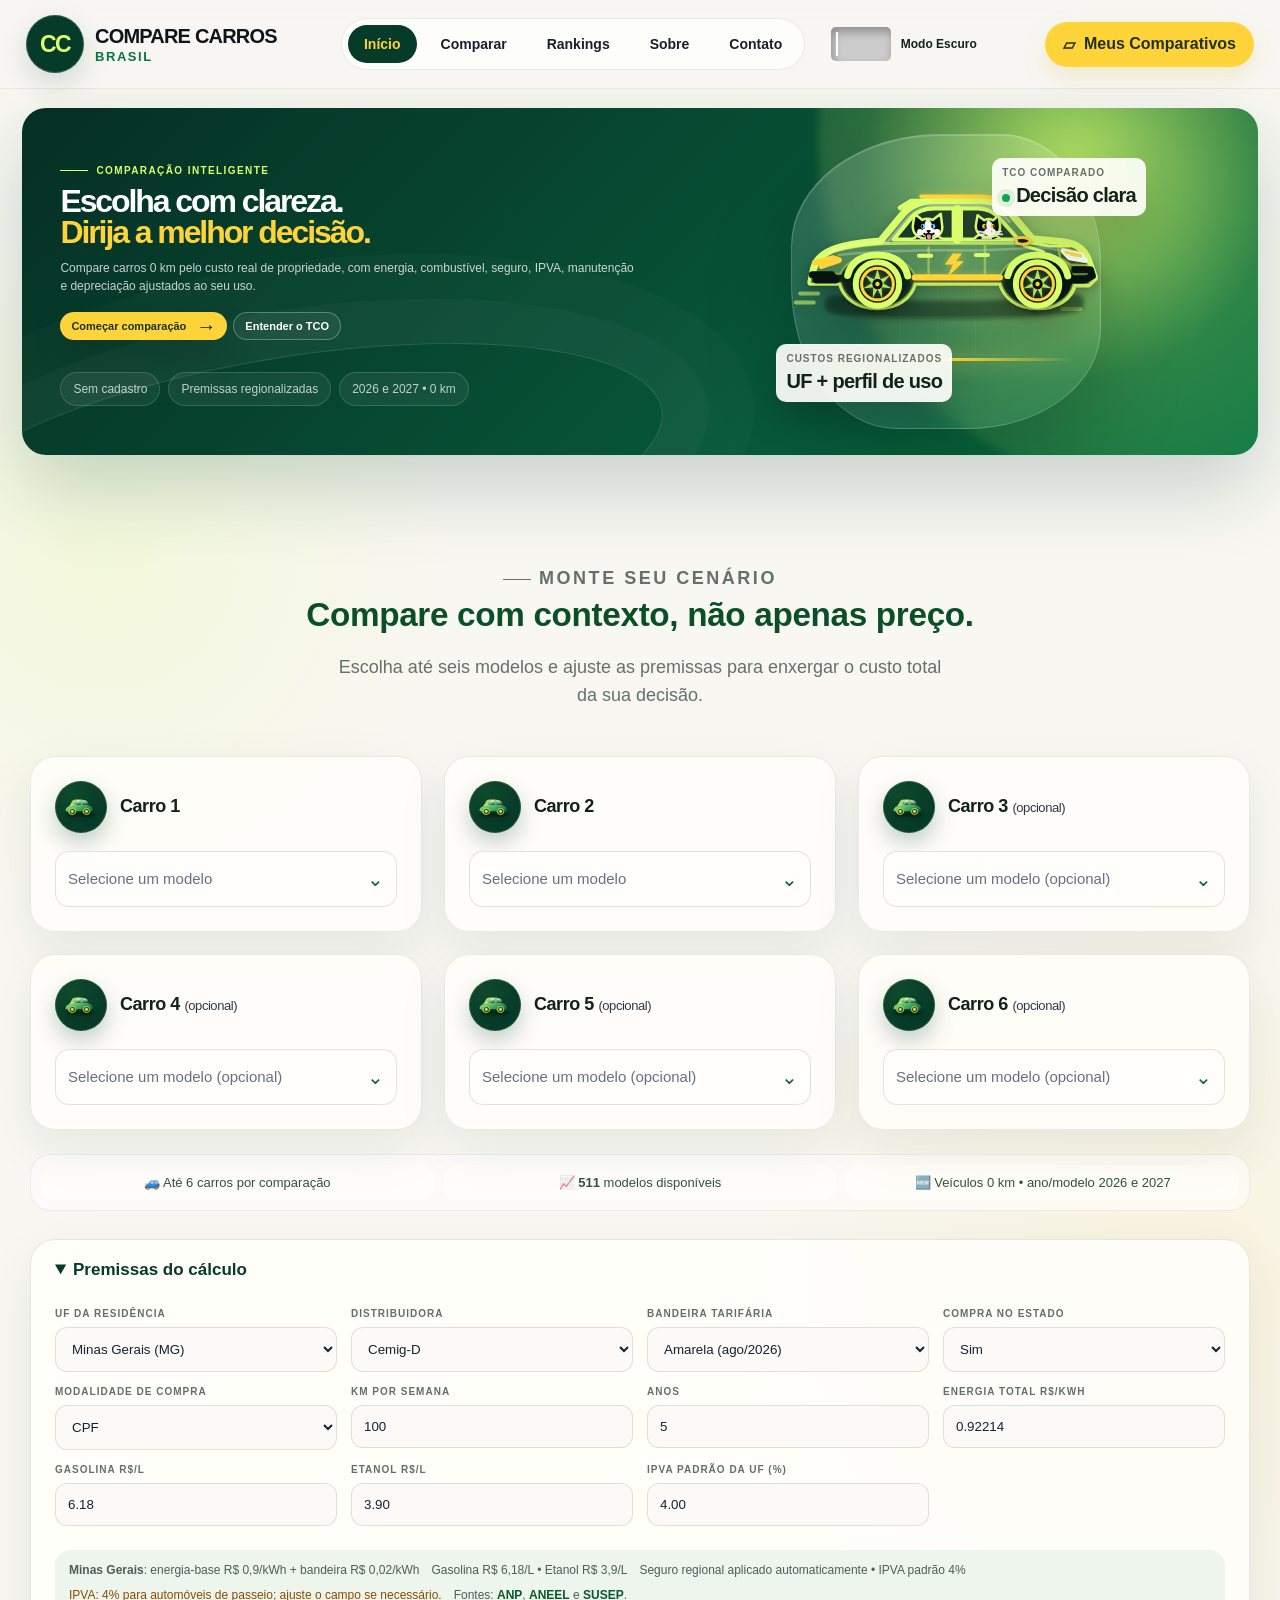
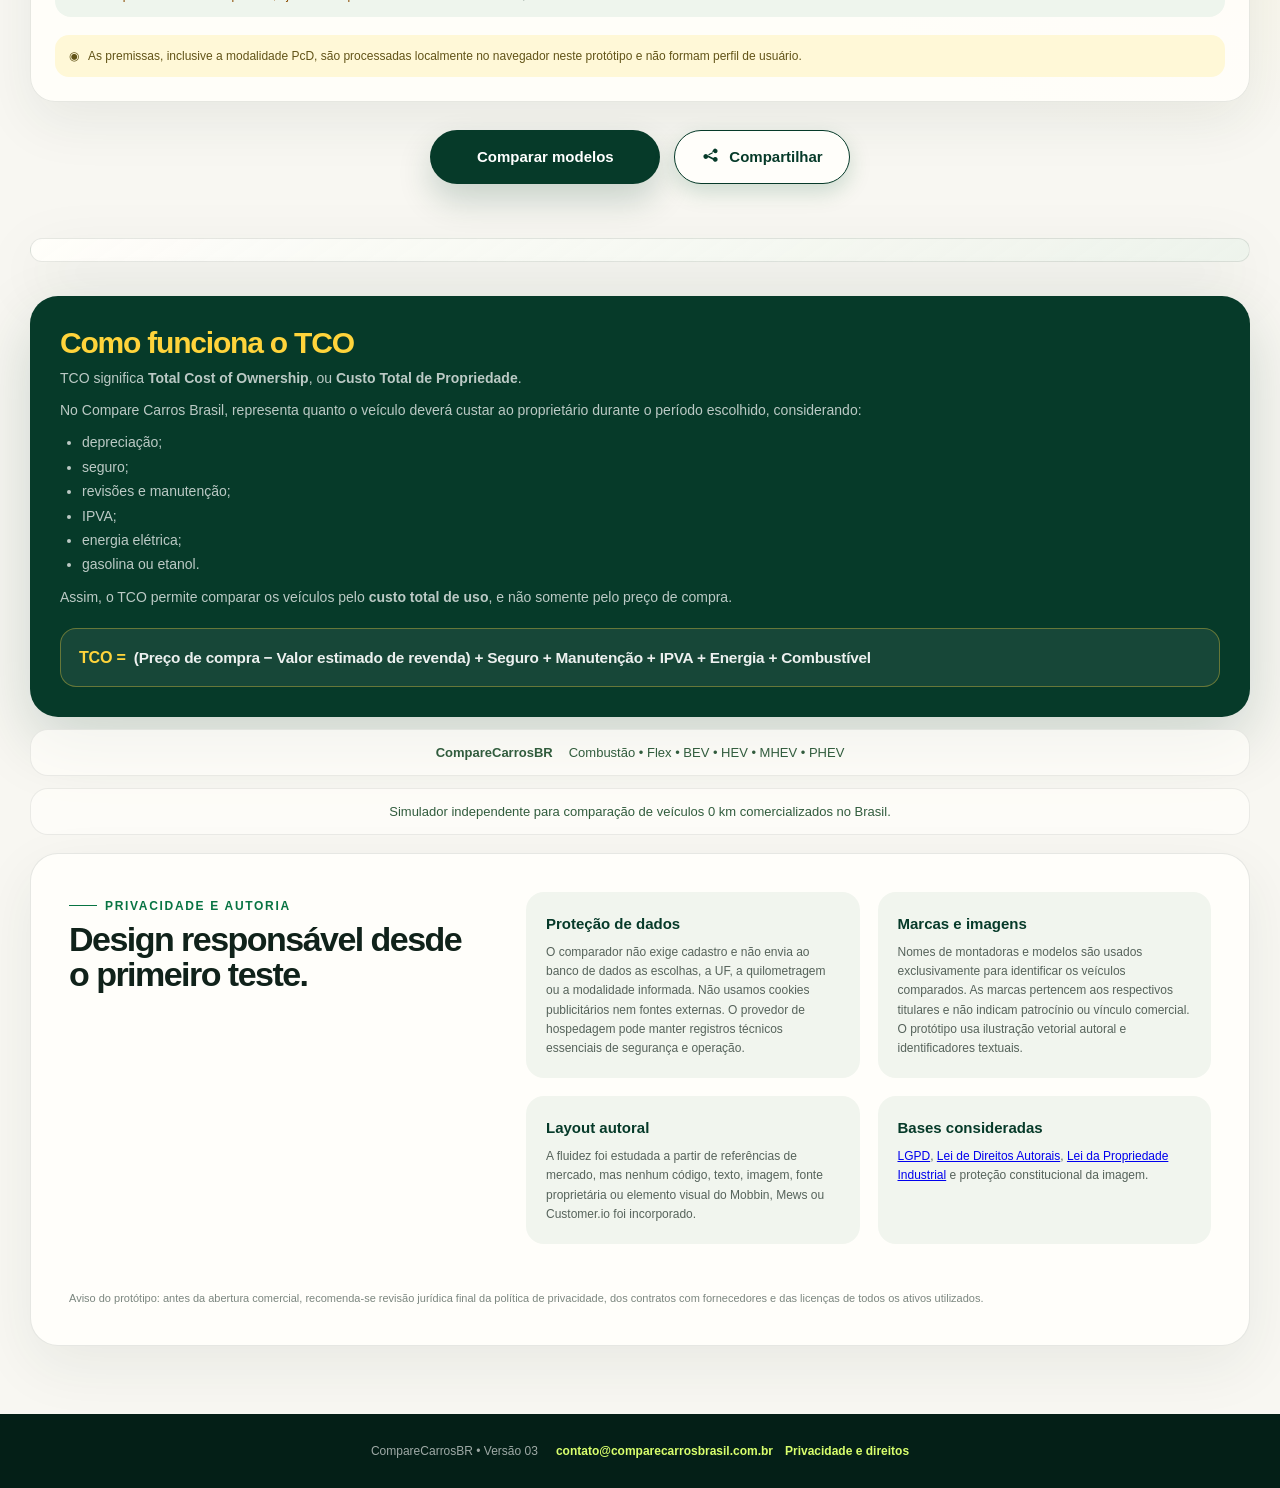
==== index.html @ 988e924f "Add files via upload" ====
<!doctype html><html lang="pt-BR"><head><meta charset="utf-8"><meta name="viewport" content="width=device-width,initial-scale=1"><meta name="theme-color" content="#ffffff"><title>CompareCarrosBR — Versão 03</title><meta name="description" content="Compare carros 0 km por custo total de propriedade, com premissas regionalizadas e visualização dinâmica."><link rel="stylesheet" href="styles.css?v=4"><link rel="stylesheet" href="regional.css"><link rel="stylesheet" href="navigation.css?v=4"><link rel="stylesheet" href="versao03-fluid.css?v=5"></head><body class="layout04">
<svg width="0" height="0" style="position:absolute" aria-hidden="true">
<defs>
<linearGradient id="carIconBodyGrad" x1="0" y1="0" x2="1" y2="1">
<stop offset="0" stop-color="#d9ff6d"/><stop offset=".55" stop-color="#3fae63"/><stop offset="1" stop-color="#064023"/>
</linearGradient>
<linearGradient id="carIconGlassGrad" x1="0" y1="0" x2="0" y2="1">
<stop offset="0" stop-color="#eafff0" stop-opacity=".9"/><stop offset="1" stop-color="#0a2e1c" stop-opacity=".75"/>
</linearGradient>
<radialGradient id="carIconWheelGrad" cx=".38" cy=".35" r=".7">
<stop offset="0" stop-color="#3a6b4c"/><stop offset="1" stop-color="#061a10"/>
</radialGradient>
</defs>
<symbol id="carIcon3D" viewBox="0 0 64 38">
<ellipse class="carIconShadow" cx="32" cy="33" rx="26" ry="3.4"/>
<path class="carIconBody" d="M6 25c.4-3.4 2.4-5.6 6.4-6.6l4-7.4c1.4-2.6 3.6-3.8 7-3.8h9c3.6 0 5.8 1.3 7.4 3.9l3.6 6c3.6.5 6.4 1.9 7.8 5l1.2 2.6-1.6 2.3H49c-.8 3.6-3.8 5.8-7.6 5.8s-6.7-2.1-7.5-5.6H24.6c-.8 3.5-3.8 5.6-7.5 5.6s-6.9-2.2-7.6-5.8H6.3L6 25Z"/>
<path class="carIconGlass" d="M20 16.6l3-5.4c.9-1.6 2.1-2.3 4-2.3h4.6v7.7H20Z"/>
<path class="carIconGlass" d="M34.6 8.9h3.8c2 0 3.2.7 4.3 2.2l3.1 5.5H34.6V8.9Z"/>
<path class="carIconStripe" d="M13 17.6c4-1.8 7.4-2.2 11-2.4l4-7"/>
<circle class="carIconWheel" cx="17.4" cy="27.4" r="5.2"/>
<circle class="carIconWheel" cx="41.4" cy="27.4" r="5.2"/>
<circle class="carIconRim" cx="17.4" cy="27.4" r="2.4"/>
<circle class="carIconRim" cx="41.4" cy="27.4" r="2.4"/>
</symbol>
</svg>
<header class="topbar"><div class="navwrap"><a class="brand" href="#inicio" aria-label="Compare Carros Brasil"><span class="ccmark">CC</span><span class="brandwords"><strong>COMPARE CARROS</strong><em>BRASIL</em></span></a><nav class="mainnav"><a class="active" href="#inicio">Início</a><a href="#comparar">Comparar</a><a href="#rankings">Rankings</a><a href="#sobre">Sobre</a><a href="#contato">Contato</a></nav><div class="darkModeToggle"><label class="switch"><input type="checkbox" id="darkModeSwitch" aria-label="Alternar modo escuro"><span class="slider"></span></label><span class="darkModeLabel" id="darkModeLabel">Modo Escuro</span></div><a class="saved" href="#comparar"><span>▱</span> Meus Comparativos</a></div></header>
<main><section id="inicio" class="hero" aria-label="Compare Carros Brasil">
<div class="heroContent">
<p class="heroKicker">Comparação inteligente</p>
<h1>Escolha com clareza.<span class="accent">Dirija a melhor decisão.</span></h1>
<p class="heroLead">Compare carros 0 km pelo custo real de propriedade, com energia, combustível, seguro, IPVA, manutenção e depreciação ajustados ao seu uso.</p>
<div class="heroActions"><a class="heroPrimary" href="#comparar">Começar comparação <span aria-hidden="true">→</span></a><a class="heroSecondary" href="#sobre">Entender o TCO</a></div>
<div class="heroTrust"><span>Sem cadastro</span><span>Premissas regionalizadas</span><span>2026 e 2027 • 0 km</span></div>
</div>
<div class="heroVisual" aria-hidden="true"><div class="visualShell"><div class="visualGrid"></div>
<svg class="carSketch suvSketch" viewBox="0 0 820 360" fill="none" xmlns="http://www.w3.org/2000/svg" role="img" aria-label="Ilustração vetorial de uma SUV elétrica robusta e moderna com um gato frajola no banco do motorista e um border collie no banco traseiro">
<defs>
<linearGradient id="suvBodyPaint" x1="108" y1="82" x2="730" y2="300" gradientUnits="userSpaceOnUse">
<stop stop-color="#D9FF6D" stop-opacity=".24"/>
<stop offset=".48" stop-color="#7FE59F" stop-opacity=".13"/>
<stop offset="1" stop-color="#063A29" stop-opacity=".62"/>
</linearGradient>
<linearGradient id="suvGlassPaint" x1="314" y1="73" x2="548" y2="159" gradientUnits="userSpaceOnUse">
<stop stop-color="#102E25" stop-opacity=".88"/>
<stop offset="1" stop-color="#061A13" stop-opacity=".68"/>
</linearGradient>
<linearGradient id="suvCladdingPaint" x1="90" y1="220" x2="760" y2="292" gradientUnits="userSpaceOnUse">
<stop stop-color="#071A13" stop-opacity=".93"/>
<stop offset=".55" stop-color="#0A2A1E" stop-opacity=".9"/>
<stop offset="1" stop-color="#06130F" stop-opacity=".96"/>
</linearGradient>
<radialGradient id="suvRimPaint" cx=".5" cy=".42" r=".65">
<stop stop-color="#264C3B"/>
<stop offset="1" stop-color="#07140F"/>
</radialGradient>
<clipPath id="suvDriverWindowClip"><path d="M451 64H497C522 64 542 74 559 94L607 148H451V64Z"/></clipPath>
<clipPath id="suvRearWindowClip"><path d="M268 148L317 88C332 71 352 64 379 64H431V148H268Z"/></clipPath>
</defs>
<g class="suvMotionGroup">
<path class="suvTrail" d="M14 295H108M2 319H88M726 337H812" stroke="currentColor" stroke-width="4" stroke-linecap="round"/>
<path class="suvGroundShadow" d="M105 325C227 344 617 345 761 320" stroke="#03100B" stroke-opacity=".45" stroke-width="18" stroke-linecap="round"/>
<path class="suvBody" d="M43 264L50 229C55 205 73 188 101 176C136 161 177 156 232 152L290 82C313 55 342 43 381 43H499C543 43 570 58 596 88L645 146L728 154C770 158 793 181 802 218L814 252L797 269H757C749 306 711 331 659 331C607 331 571 305 560 264H323C313 305 276 331 224 331C172 331 135 305 125 264H43Z" fill="url(#suvBodyPaint)" stroke="currentColor" stroke-width="7" stroke-linejoin="round"/>
<path class="suvCladding" d="M45 242L124 241C137 211 170 194 224 194C280 194 310 212 325 246H558C573 212 604 194 659 194C714 194 746 212 758 242H809L814 252L797 269H756C747 308 709 333 659 333C608 333 570 307 559 266H324C313 307 275 333 224 333C173 333 134 307 124 266H43L45 242Z" fill="url(#suvCladdingPaint)" stroke="rgba(217,255,109,.46)" stroke-width="2.5" stroke-linejoin="round"/>
<path class="suvBodyGloss" d="M94 183C149 160 205 160 252 155L303 94C325 68 350 58 386 57H494C536 57 558 72 582 99" stroke="rgba(255,255,255,.34)" stroke-width="3" stroke-linecap="round"/>
<path class="suvRoofRail" d="M343 31H505C529 31 550 37 568 48" stroke="#FFD43B" stroke-width="4" stroke-linecap="round"/>
<path class="suvSpoiler" d="M286 62L316 44H361" stroke="currentColor" stroke-width="5" stroke-linecap="round" stroke-linejoin="round"/>
<path class="suvWindow" d="M268 148L317 88C332 71 352 64 379 64H431V148H268Z" fill="url(#suvGlassPaint)"/>
<path class="suvWindow" d="M451 64H497C522 64 542 74 559 94L607 148H451V64Z" fill="url(#suvGlassPaint)"/>
<g class="suvRearDog" clip-path="url(#suvRearWindowClip)" aria-hidden="true">
<path class="suvDogBody" d="M313 169C317 143 333 132 359 132C387 132 404 145 408 169H313Z" fill="#0A120F" stroke="currentColor" stroke-width="2.5"/>
<path class="suvDogChest" d="M344 134C349 146 359 153 370 134L382 169H333L344 134Z" fill="#FFFDF5"/>
<path class="suvDogHead" d="M320 111L325 78L346 95C353 91 365 91 374 95L396 78L400 112C402 133 386 146 360 146C335 146 319 133 320 111Z" fill="#0A120F" stroke="currentColor" stroke-width="2.5" stroke-linejoin="round"/>
<path class="suvDogBlaze" d="M360 91C351 101 350 113 354 121C358 129 357 138 351 145C365 148 378 143 384 133C376 129 371 122 372 114C373 103 368 96 360 91Z" fill="#FFFDF5"/>
<path class="suvDogCheeks" d="M333 122C338 117 346 119 351 128C348 138 339 141 330 135L333 122ZM372 127C378 118 388 117 394 123L393 136C384 141 376 138 372 127Z" fill="#FFFDF5"/>
<ellipse class="suvDogMuzzle" cx="363" cy="129" rx="20" ry="13" fill="#FFFDF5"/>
<g class="suvDogEyes">
<ellipse cx="348" cy="112" rx="6" ry="7" fill="#79D7FF"/>
<ellipse cx="375" cy="112" rx="6" ry="7" fill="#79D7FF"/>
<ellipse class="suvDogPupil" cx="346" cy="112" rx="2.2" ry="4.7" fill="#06110D"/>
<ellipse class="suvDogPupil" cx="373" cy="112" rx="2.2" ry="4.7" fill="#06110D"/>
</g>
<path class="suvDogNose" d="M356 124Q363 120 370 124L363 131L356 124Z" fill="#07100C"/>
<path class="suvDogSmile" d="M363 131Q356 137 351 132M363 131Q370 138 377 132" stroke="#07100C" stroke-width="2" stroke-linecap="round"/>
<path class="suvDogTongue" d="M356 135C358 132 368 132 371 135V143C370 151 358 151 357 143L356 135Z" fill="#F18E9E" stroke="#07100C" stroke-width="1.3"/>
</g>
<g class="suvDriverCat" clip-path="url(#suvDriverWindowClip)" aria-hidden="true">
<path class="suvCatBody" d="M481 169C482 143 495 132 519 131C545 130 561 144 566 169H481Z" fill="#0B1511" stroke="currentColor" stroke-width="2.5"/>
<path class="suvCatChest" d="M510 134C515 143 522 148 532 134L541 165H501L510 134Z" fill="#FFFDF5"/>
<path class="suvCatHead" d="M491 111L496 82L514 96C521 92 531 92 538 96L554 83L557 112C558 130 546 141 525 141C504 141 491 130 491 111Z" fill="#0A120F" stroke="currentColor" stroke-width="2.5" stroke-linejoin="round"/>
<path class="suvCatBlaze" d="M524 94C518 103 519 114 523 121C526 126 526 133 523 140C533 141 541 137 545 130C539 127 536 121 537 115C538 106 533 99 524 94Z" fill="#FFFDF5"/>
<ellipse class="suvCatMuzzle" cx="530" cy="127" rx="16" ry="11" fill="#FFFDF5"/>
<g class="suvCatEyes">
<ellipse cx="514" cy="112" rx="5.5" ry="6.5" fill="#FFD43B"/>
<ellipse cx="537" cy="112" rx="5.5" ry="6.5" fill="#FFD43B"/>
<ellipse class="suvCatPupil" cx="517" cy="112" rx="2" ry="4.5" fill="#07100C"/>
<ellipse class="suvCatPupil" cx="540" cy="112" rx="2" ry="4.5" fill="#07100C"/>
</g>
<path class="suvCatNose" d="M532 123L538 125L533 130Z" fill="#EFA0A7"/>
<path class="suvCatWhiskers" d="M538 129L560 126M539 133L563 134M515 129L497 126M515 133L497 137" stroke="#FFFDF5" stroke-width="1.8" stroke-linecap="round"/>
<path class="suvCatPaw" d="M540 151C543 144 553 144 556 151V159H539L540 151Z" fill="#FFFDF5" stroke="currentColor" stroke-width="1.5"/>
</g>
<path class="suvPillar" d="M441 65V149" stroke="#D9FF6D" stroke-width="8" stroke-linecap="round"/>
<path class="suvBeltline" d="M111 179C182 159 254 158 320 158H671" stroke="rgba(217,255,109,.72)" stroke-width="3" stroke-linecap="round"/>
<path class="suvShoulder" d="M118 190C235 176 378 177 500 178L674 170L735 180" stroke="rgba(255,255,255,.25)" stroke-width="2.5" stroke-linecap="round"/>
<path class="suvHoodSculpt" d="M616 153L691 166L747 166M622 165L675 181" stroke="currentColor" stroke-width="3" stroke-linecap="round"/>
<path class="suvDoorCut" d="M363 170V239M516 166V239" stroke="rgba(217,255,109,.42)" stroke-width="2.5" stroke-linecap="round"/>
<path class="suvDoorHandle" d="M337 192H370M491 190H524" stroke="#D9FF6D" stroke-width="4" stroke-linecap="round"/>
<path class="suvMirror" d="M600 145C620 140 633 143 641 153C631 161 618 163 603 158Z" fill="#071A13" stroke="#FFD43B" stroke-width="3" stroke-linejoin="round"/>
<path class="suvRocker" d="M325 251H557" stroke="#FFD43B" stroke-width="6" stroke-linecap="round"/>
<path class="suvFrontMask" d="M716 171L778 184L798 219L749 216L721 198Z" fill="rgba(6,20,15,.72)" stroke="rgba(217,255,109,.52)" stroke-width="2.5" stroke-linejoin="round"/>
<path class="suvHeadlight" d="M728 179L779 190L789 205L746 198L728 179Z" fill="rgba(228,255,249,.38)" stroke="#E8FFF7" stroke-width="5" stroke-linecap="round" stroke-linejoin="round"/>
<path class="suvSignatureLight" d="M736 183L776 192" stroke="#FFD43B" stroke-width="3" stroke-linecap="round"/>
<path class="suvFrontIntake" d="M760 230H803L808 247L786 258H754" stroke="#07130F" stroke-width="7" stroke-linecap="round" stroke-linejoin="round"/>
<path class="suvTailLight" d="M54 211L104 199L119 204L72 220" stroke="#FFD43B" stroke-width="6" stroke-linecap="round" stroke-linejoin="round"/>
<path class="suvRearBumper" d="M47 244H100L111 258H58" stroke="#07130F" stroke-width="7" stroke-linecap="round" stroke-linejoin="round"/>
<path class="suvFender suvFenderRear" d="M143 246C151 211 180 190 224 190C268 190 298 211 306 247" stroke="currentColor" stroke-width="7" stroke-linecap="round"/>
<path class="suvFender suvFenderFront" d="M578 246C587 211 616 190 659 190C703 190 733 211 741 247" stroke="currentColor" stroke-width="7" stroke-linecap="round"/>
<g class="suvWheel suvWheelRear">
<circle class="suvWheelTire" cx="224" cy="269" r="59" fill="#06110D" stroke="#D9FF6D" stroke-width="6"/>
<circle class="suvWheelRim" cx="224" cy="269" r="43" fill="url(#suvRimPaint)" stroke="#FFD43B" stroke-width="3"/>
<path class="suvWheelSpokes" d="M224 228L232 257L259 244L239 267L264 281L235 278L237 309L224 282L211 309L213 278L184 281L209 267L189 244L216 257L224 228Z" fill="rgba(217,255,109,.82)"/>
<circle cx="224" cy="269" r="10" fill="#FFD43B" stroke="#07140F" stroke-width="3"/>
</g>
<g class="suvWheel suvWheelFront">
<circle class="suvWheelTire" cx="659" cy="269" r="59" fill="#06110D" stroke="#D9FF6D" stroke-width="6"/>
<circle class="suvWheelRim" cx="659" cy="269" r="43" fill="url(#suvRimPaint)" stroke="#FFD43B" stroke-width="3"/>
<path class="suvWheelSpokes" d="M659 228L667 257L694 244L674 267L699 281L670 278L672 309L659 282L646 309L648 278L619 281L644 267L624 244L651 257L659 228Z" fill="rgba(217,255,109,.82)"/>
<circle cx="659" cy="269" r="10" fill="#FFD43B" stroke="#07140F" stroke-width="3"/>
</g>
<path class="suvBolt" d="M429 186L407 216H429L414 250L459 207H437L454 186H429Z" fill="#FFD43B"/>
</g>
</svg>
<div class="roadPulse"></div>
<div class="floatMetric metricOne"><small>TCO comparado</small><strong><span class="metricDot"></span>Decisão clara</strong></div>
<div class="floatMetric metricTwo"><small>Custos regionalizados</small><strong>UF + perfil de uso</strong></div>
</div></div>
</section>
<section id="comparar" class="compareSection"><div class="sectionHead"><p class="sectionKicker">Monte seu cenário</p><h1>Compare com contexto, não apenas preço.</h1><p>Escolha até seis modelos e ajuste as premissas para enxergar o custo total da sua decisão.</p></div>
<div id="selectors" class="selectors">
<div class="selectCard"><div class="cardTitle"><span class="carIcon" aria-hidden="true"><svg class="carIconSvg" viewBox="0 0 64 38"><use href="#carIcon3D"/></svg></span><strong>Carro 1</strong></div><select aria-label="Carro 1"></select></div>
<div class="selectCard"><div class="cardTitle"><span class="carIcon" aria-hidden="true"><svg class="carIconSvg" viewBox="0 0 64 38"><use href="#carIcon3D"/></svg></span><strong>Carro 2</strong></div><select aria-label="Carro 2"></select></div>
<div class="selectCard"><div class="cardTitle"><span class="carIcon" aria-hidden="true"><svg class="carIconSvg" viewBox="0 0 64 38"><use href="#carIcon3D"/></svg></span><strong>Carro 3 <small>(opcional)</small></strong></div><select aria-label="Carro 3"></select></div>
<div class="selectCard"><div class="cardTitle"><span class="carIcon" aria-hidden="true"><svg class="carIconSvg" viewBox="0 0 64 38"><use href="#carIcon3D"/></svg></span><strong>Carro 4 <small>(opcional)</small></strong></div><select aria-label="Carro 4"></select></div>
<div class="selectCard"><div class="cardTitle"><span class="carIcon" aria-hidden="true"><svg class="carIconSvg" viewBox="0 0 64 38"><use href="#carIcon3D"/></svg></span><strong>Carro 5 <small>(opcional)</small></strong></div><select aria-label="Carro 5"></select></div>
<div class="selectCard"><div class="cardTitle"><span class="carIcon" aria-hidden="true"><svg class="carIconSvg" viewBox="0 0 64 38"><use href="#carIcon3D"/></svg></span><strong>Carro 6 <small>(opcional)</small></strong></div><select aria-label="Carro 6"></select></div>
</div>
<div class="infobar"><span>🚙 Até 6 carros por comparação</span><span>📈 <b id="catalogCount">0</b> modelos disponíveis</span><span>🆕 Veículos 0 km • ano/modelo 2026 e 2027</span></div>
<details class="premissas" open><summary>Premissas do cálculo</summary><div class="controls regionalControls">
<label>UF da residência<select id="uf"></select></label>
<label>Distribuidora<select id="utility"></select></label>
<label>Bandeira tarifária<select id="tariffFlag"></select></label>
<label>Compra no estado<select id="localPurchase"><option value="yes">Sim</option><option value="no">Não</option></select></label>
<label>Modalidade de compra<select id="mode"><option>CPF</option><option>CNPJ</option><option>PcD</option></select></label>
<label>Km por semana<input id="weekly" type="number" value="100" min="0"></label>
<label>Anos<input id="years" type="number" value="5" min="1" max="15"></label>
<label>Energia total R$/kWh<input id="energy" type="number" value="0.92214" step="0.00001"></label>
<label>Gasolina R$/L<input id="gas" type="number" value="6.19" step="0.01"></label>
<label>Etanol R$/L<input id="ethanol" type="number" value="3.94" step="0.01"></label>
<label>IPVA padrão da UF (%)<input id="ipvaRate" type="number" value="4" min="0" max="10" step="0.01"></label>
</div><div id="regionalMeta" class="regionalMeta"></div><p class="privacyHint"><span aria-hidden="true">◉</span><span>As premissas, inclusive a modalidade PcD, são processadas localmente no navegador neste protótipo e não formam perfil de usuário.</span></p></details>
<div class="actionRow"><button id="compare">Comparar modelos</button><button id="shareComparison" type="button" class="shareBtn"><svg class="shareIcon" viewBox="0 0 24 24" aria-hidden="true"><path d="M18 8a3 3 0 1 0-2.83-4H15a3 3 0 0 0 .05 3.88L8.9 11.1a3 3 0 1 0 0 1.8l6.15 3.22A3 3 0 1 0 15.5 14l-6.15-3.22a3 3 0 0 0 0-1.56L15.5 6a3 3 0 0 0 2.5 2Z" fill="currentColor"/></svg><span>Compartilhar</span></button></div>
<section id="summary" class="summary"></section><section id="rankings" class="rankingsArea" aria-label="Rankings do comparativo"><section id="tableWrap" class="tablewrap"></section></section><section id="maintenanceNotes" class="maintenanceNotes" aria-live="polite"></section><section id="dataTransparency" aria-label="Transparência dos dados"></section>
<section id="sobre" class="notes"><h2>Como funciona o TCO</h2><p>TCO significa <strong>Total Cost of Ownership</strong>, ou <strong>Custo Total de Propriedade</strong>.</p><p>No Compare Carros Brasil, representa quanto o veículo deverá custar ao proprietário durante o período escolhido, considerando:</p><ul><li>depreciação;</li><li>seguro;</li><li>revisões e manutenção;</li><li>IPVA;</li><li>energia elétrica;</li><li>gasolina ou etanol.</li></ul><p>Assim, o TCO permite comparar os veículos pelo <strong>custo total de uso</strong>, e não somente pelo preço de compra.</p><p class="tcoFormula" aria-label="Fórmula do Custo Total de Propriedade"><strong>TCO =</strong><span>(Preço de compra − Valor estimado de revenda) + Seguro + Manutenção + IPVA + Energia + Combustível</span></p></section>
<section class="mini"><strong>CompareCarrosBR</strong><span>Combustão • Flex • BEV • HEV • MHEV • PHEV</span></section>
<section class="contact">Simulador independente para comparação de veículos 0 km comercializados no Brasil.</section>
<section id="privacidade" class="legalPanel">
<div><p class="sectionKicker">Privacidade e autoria</p><h2>Design responsável desde o primeiro teste.</h2></div>
<div class="legalGrid">
<div class="legalCard"><strong>Proteção de dados</strong>O comparador não exige cadastro e não envia ao banco de dados as escolhas, a UF, a quilometragem ou a modalidade informada. Não usamos cookies publicitários nem fontes externas. O provedor de hospedagem pode manter registros técnicos essenciais de segurança e operação.</div>
<div class="legalCard"><strong>Marcas e imagens</strong>Nomes de montadoras e modelos são usados exclusivamente para identificar os veículos comparados. As marcas pertencem aos respectivos titulares e não indicam patrocínio ou vínculo comercial. O protótipo usa ilustração vetorial autoral e identificadores textuais.</div>
<div class="legalCard"><strong>Layout autoral</strong>A fluidez foi estudada a partir de referências de mercado, mas nenhum código, texto, imagem, fonte proprietária ou elemento visual do Mobbin, Mews ou Customer.io foi incorporado.</div>
<div class="legalCard"><strong>Bases consideradas</strong><a href="https://www.planalto.gov.br/ccivil_03/_ato2015-2018/2018/lei/L13709compilado.htm" target="_blank" rel="noopener noreferrer">LGPD</a>, <a href="https://www.planalto.gov.br/ccivil_03/leis/l9610.htm" target="_blank" rel="noopener noreferrer">Lei de Direitos Autorais</a>, <a href="https://www.planalto.gov.br/ccivil_03/leis/l9279.htm" target="_blank" rel="noopener noreferrer">Lei da Propriedade Industrial</a> e proteção constitucional da imagem.</div>
</div>
<p class="legalSmall">Aviso do protótipo: antes da abertura comercial, recomenda-se revisão jurídica final da política de privacidade, dos contratos com fornecedores e das licenças de todos os ativos utilizados.</p>
</section>
</section></main><footer id="contato" class="siteFooter" aria-label="Contato"><span>CompareCarrosBR • Versão 03</span><div class="footerLegal"><a href="mailto:contato@comparecarrosbrasil.com.br">contato@comparecarrosbrasil.com.br</a><a href="#privacidade">Privacidade e direitos</a></div></footer><div id="shareToast" class="shareToast" role="status" aria-live="polite"></div><script src="db.js?v=4"></script><script src="regional-db.js"></script><script src="maintenance-db.js?v=4"></script><script src="logic-versao03.js?v=8"></script><script src="navigation.js?v=4"></script><script src="versao03-motion.js?v=5"></script></body></html>
---- styles.css ----
:root{--green:#075b2b;--green2:#17813e;--yellow:#f6bd00;--ink:#111827;--muted:#626b7a;--line:#e5e8ec;--soft:#f5f9f6}*{box-sizing:border-box}html{scroll-behavior:smooth}body{margin:0;background:#fff;color:var(--ink);font-family:Inter,system-ui,-apple-system,BlinkMacSystemFont,"Segoe UI",Arial,sans-serif}.topbar{position:sticky;top:0;z-index:30;background:rgba(255,255,255,.97);border-bottom:1px solid #eceff1;box-shadow:0 3px 16px rgba(22,46,31,.04)}.navwrap{max-width:1680px;margin:auto;min-height:102px;padding:14px 28px;display:flex;align-items:center;gap:30px}.brand{display:flex;align-items:center;gap:12px;text-decoration:none;color:#101418;margin-right:auto}.ccmark{width:68px;height:68px;border:3px solid #23833f;border-radius:50%;display:grid;place-items:center;color:#23833f;font-size:29px;font-weight:850;letter-spacing:-.06em}.brandwords strong{display:block;font-size:23px;line-height:1.1;letter-spacing:-.02em}.brandwords em{display:block;color:#1c7a37;font-style:normal;font-size:17px;margin-top:5px}.mainnav{display:flex;align-items:center;gap:48px}.mainnav a{position:relative;text-decoration:none;color:#19202b;font-weight:650;font-size:16px;padding:29px 0}.mainnav a.active{color:#0b5d2b}.mainnav a.active:after{content:"";position:absolute;left:0;right:0;bottom:16px;height:2px;background:#0d7033}.saved{margin-left:auto;text-decoration:none;color:#135d2d;border:1.5px solid #2a7943;border-radius:7px;padding:15px 21px;font-weight:750;display:flex;align-items:center;gap:9px}main{max-width:1706px;margin:auto;padding:20px 18px 44px}.hero{border:2px solid #1b6434;border-right-color:#e8b000;border-radius:25px;overflow:hidden;box-shadow:0 8px 26px rgba(24,62,39,.08);background:#fff}.compareSection{padding:32px 34px 0}.sectionHead{text-align:center;margin:0 auto 31px}.sectionHead h1{margin:0;color:#0a4f27;font-size:36px;letter-spacing:-.035em}.sectionHead p{margin:8px 0 0;color:#5e6676;font-size:18px}.selectors{display:grid;grid-template-columns:repeat(3,minmax(0,1fr));gap:24px 66px;position:relative}.selectCard{background:#fff;border:1px solid #e8ebee;border-radius:18px;box-shadow:0 7px 22px rgba(20,41,29,.08);padding:23px 24px;min-height:154px}.cardTitle{display:flex;align-items:center;gap:13px;margin-bottom:16px}.cardTitle strong{font-size:19px}.cardTitle small{font-size:13px;color:#303744;font-weight:500}.carIcon{width:43px;height:43px;border-radius:50%;background:#e7f5e9;color:#117134;display:grid;place-items:center;font-weight:900}.selectCard select{width:100%;height:50px;border:1px solid #d8dde5;border-radius:8px;background:#fff;padding:0 14px;color:#4e586a;font-size:15px;outline:none}.selectCard select:focus{border-color:#6daa7c;box-shadow:0 0 0 3px rgba(17,113,52,.08)}.infobar{display:grid;grid-template-columns:repeat(3,1fr);margin:20px 0 18px;border-radius:14px;background:linear-gradient(90deg,#eef7f0,#f6faf7,#eef7f0);padding:16px 22px;color:#245e38;text-align:center;font-size:14px}.infobar span+span{border-left:1px solid #d9e8dd}.premissas{border:1px solid #e2e8e4;border-radius:14px;background:#fff;margin-top:15px;overflow:hidden}.premissas summary{cursor:pointer;padding:15px 18px;font-weight:800;color:#0a5b2b;background:#f8fbf9}.controls{display:grid;grid-template-columns:repeat(6,minmax(120px,1fr));gap:12px;padding:18px}.controls label{font-size:11px;text-transform:uppercase;letter-spacing:.06em;color:#687280;font-weight:800}.controls input,.controls select{width:100%;margin-top:6px;padding:11px;border:1px solid #d8dde5;border-radius:9px;background:#fff;color:#172033}.actionRow{display:flex;justify-content:center;margin:20px 0}button{border:0;border-radius:10px;padding:14px 28px;background:linear-gradient(135deg,#075b2b,#17813e);color:#fff;font-weight:800;font-size:15px;cursor:pointer;box-shadow:0 8px 22px rgba(7,91,43,.18)}button:hover{transform:translateY(-1px)}.summary{display:grid;grid-template-columns:repeat(4,1fr);gap:12px;margin:20px 0}.kpi{border:1px solid #dfe9e2;background:linear-gradient(180deg,#fff,#f8fbf9);border-radius:16px;padding:18px;box-shadow:0 8px 25px rgba(16,24,40,.05)}.kpi small{display:block;color:#75808f;font-size:11px;text-transform:uppercase;letter-spacing:.06em}.kpi strong{display:block;margin-top:7px;color:#075b2b;font-size:21px}.tablewrap{overflow:auto;border:1px solid #e4e7ec;border-radius:18px;background:#fff;box-shadow:0 10px 30px rgba(16,24,40,.06)}table{border-collapse:separate;border-spacing:0;width:100%;min-width:1050px}th,td{padding:14px 12px;border-bottom:1px solid #edf0f2;text-align:center;font-size:13px}thead th{position:sticky;top:0;background:#f2f8f4;color:#184d2b;z-index:2;font-size:12px}th:first-child,td:first-child{text-align:left;position:sticky;left:0;background:#fff;z-index:1;min-width:245px;color:#596474}.tag{display:inline-flex;border-radius:999px;padding:5px 9px;background:#e8f5ec;color:#075b2b;font-size:11px;font-weight:800}.best{background:#e8f7ee!important;color:#075b2b!important;font-weight:900}.notes{margin-top:22px;border:1px solid #eceff2;border-radius:16px;padding:20px 22px;background:#fff}.notes h2{margin:0 0 7px;color:#075b2b;font-size:18px}.notes p{margin:0;color:#667085;line-height:1.6;font-size:13px}.mini,.contact{margin-top:12px;border-radius:14px;background:#f8fbf9;padding:15px 18px;color:#315c3d;font-size:13px;display:flex;gap:16px;justify-content:center}footer{text-align:center;padding:25px;color:#84908b;font-size:12px;border-top:1px solid #eef2ef;background:#fafcfb}@media(max-width:1150px){.mainnav{display:none}.navwrap{min-height:82px}.ccmark{width:55px;height:55px;font-size:24px}.brandwords strong{font-size:18px}.brandwords em{font-size:14px}.selectors{grid-template-columns:repeat(2,1fr);gap:18px}.controls{grid-template-columns:repeat(3,1fr)}.summary{grid-template-columns:repeat(2,1fr)}}@media(max-width:680px){.navwrap{padding:10px 14px;min-height:68px}.saved{display:none}.ccmark{width:44px;height:44px;font-size:20px}.brandwords strong{font-size:14px}.brandwords em{font-size:11px;margin-top:2px}main{padding:12px 10px 28px}.hero{border-radius:16px}.compareSection{padding:24px 4px 0}.sectionHead h1{font-size:28px}.sectionHead p{font-size:15px}.selectors{grid-template-columns:1fr;gap:14px}.selectCard{min-height:0;padding:18px}.infobar{grid-template-columns:1fr;gap:10px;text-align:left}.infobar span+span{border-left:0;border-top:1px solid #d9e8dd;padding-top:10px}.controls{grid-template-columns:1fr 1fr;padding:14px}.summary{grid-template-columns:1fr 1fr}.mini,.contact{display:block;text-align:center}}.selectCard{position:relative}.nativeModelSelect{position:absolute!important;width:1px!important;height:1px!important;margin:-1px!important;padding:0!important;overflow:hidden!important;clip:rect(0 0 0 0)!important;white-space:nowrap!important;border:0!important;opacity:0!important;pointer-events:none!important}.modelPicker{position:relative}.modelPickerButton{width:100%;min-height:52px;padding:7px 12px!important;border:1px solid #d8dde5!important;border-radius:10px!important;background:#fff!important;color:#344054!important;box-shadow:none!important;display:flex;align-items:center;justify-content:space-between;gap:12px;text-align:left;font:inherit;cursor:pointer}.modelPickerButton:hover{border-color:#9abfa4!important}.modelPickerButton:focus-visible,.modelPicker.open .modelPickerButton{outline:none;border-color:#16813d!important;box-shadow:0 0 0 3px rgba(17,113,52,.1)!important}.pickerPlaceholder{color:#667085;font-size:15px;font-weight:500}.pickerChevron{color:#0c672f;font-size:20px;line-height:1;transition:transform .2s ease}.modelPicker.open .pickerChevron{transform:rotate(180deg)}.pickerSelection{min-width:0;display:flex;align-items:center;gap:10px}.pickerSelectionText{min-width:0;display:flex;flex-direction:column;gap:2px}.pickerSelectionText strong,.pickerSelectionText small{overflow:hidden;text-overflow:ellipsis;white-space:nowrap}.pickerSelectionText strong{color:#172033;font-size:14px}.pickerSelectionText small{color:#667085;font-size:12px;font-weight:500}.brandLogo{width:36px;height:36px;flex:0 0 36px;border:1px solid #e5e9e7;border-radius:9px;background:#fff;display:grid;place-items:center;padding:5px;overflow:hidden}.brandLogo img{width:100%;height:100%;display:block;object-fit:contain}.brandLogo>span{display:none;width:100%;height:100%;place-items:center;border-radius:5px;background:#eaf5ed;color:#0b6a31;font-size:10px;font-weight:900;letter-spacing:-.02em}.brandLogo.fallback img{display:none}.brandLogo.fallback>span{display:grid}.modelPickerPanel{position:absolute;z-index:80;top:calc(100% + 8px);left:0;right:0;min-width:310px;background:#fff;border:1px solid #dfe6e1;border-radius:14px;box-shadow:0 18px 45px rgba(15,44,26,.2);overflow:hidden}.modelPickerPanel[hidden]{display:none}.modelPickerSearchWrap{padding:12px;border-bottom:1px solid #eef1ef;background:#fbfcfb}.modelPickerSearch{width:100%;height:42px;border:1px solid #d6ded8;border-radius:9px;padding:0 12px;font:inherit;color:#172033;outline:none}.modelPickerSearch:focus{border-color:#16813d;box-shadow:0 0 0 3px rgba(17,113,52,.1)}.modelPickerList{max-height:380px;overflow-y:auto;overscroll-behavior:contain;padding:8px}.pickerBrandGroup{border-radius:10px;overflow:hidden}.pickerBrandGroup+.pickerBrandGroup{margin-top:6px}.pickerBrandHeader{position:sticky;top:0;z-index:1;display:flex;align-items:center;gap:10px;padding:9px 10px;background:#f1f8f3;color:#0a5c2b}.pickerBrandHeader .brandLogo{width:32px;height:32px;flex-basis:32px;border-radius:8px}.pickerBrandHeader strong{font-size:14px}.modelPickerOption{width:100%;padding:10px 12px!important;border:0!important;border-radius:8px!important;background:#fff!important;color:#172033!important;box-shadow:none!important;display:flex;flex-direction:column;align-items:flex-start;gap:3px;text-align:left;font:inherit;cursor:pointer}.modelPickerOption:hover,.modelPickerOption:focus-visible{outline:none;background:#edf8f0!important}.modelPickerOption span{font-size:14px;font-weight:750}.modelPickerOption small{color:#667085;font-size:11px;line-height:1.35;font-weight:500}.modelPickerOption[hidden],.pickerBrandGroup[hidden]{display:none!important}@media(max-width:680px){.modelPickerPanel{position:fixed;z-index:120;top:78px;left:12px;right:12px;min-width:0}.modelPickerList{max-height:calc(100vh - 175px)}}
---- regional.css ----
.regionalControls{grid-template-columns:repeat(4,minmax(150px,1fr))}
.regionalControls label{min-width:0}
.regionalControls select,.regionalControls input{width:100%}
.regionalMeta{display:flex;flex-wrap:wrap;gap:8px 12px;margin-top:14px;padding:12px 14px;border:1px solid #d9e7dd;border-radius:12px;background:#f6fbf7;color:#45534b;font-size:12px;line-height:1.45}
.regionalMeta a{color:#075b2b;font-weight:700;text-decoration:none}
.regionalMeta a:hover{text-decoration:underline}
.regionalMeta .alert{color:#8a4b00}
.ruleTag{display:inline-flex;align-items:center;padding:3px 8px;border-radius:999px;background:#e8f5ec;color:#075b2b;font-size:11px;font-weight:800;line-height:1.35}
.ruleTag.conditional{background:#fff4d2;color:#7a4d00}
.saving{color:#087a38;font-weight:800}
.mutedValue{color:#697386;font-size:12px}
.maintenanceNotes{margin:12px 0 24px;padding:16px 18px;border:1px solid #d9e7dd;border-radius:12px;background:#f8fbf9;color:#45534b;font-size:12px;line-height:1.55}
.maintenanceNotes:empty{display:none}
.maintenanceNoteTitle{display:flex;align-items:flex-start;gap:5px;margin-bottom:8px;color:#163c25}
.maintenanceNoteTitle sup{font-weight:800}
.maintenanceNotes ul{margin:0;padding-left:19px}
.maintenanceNotes li+li{margin-top:6px}
.maintenanceNotes a{color:#075b2b;font-weight:700;text-decoration:none;white-space:nowrap}
.maintenanceNotes a:hover{text-decoration:underline}
.maintenanceDisclaimer{margin:10px 0 0;color:#697386}
.notes p+p{margin-top:10px}
.notes ul{margin:10px 0;padding-left:22px;color:#667085;font-size:13px;line-height:1.6}
.notes li+li{margin-top:2px}
@media(max-width:980px){.regionalControls{grid-template-columns:repeat(2,minmax(140px,1fr))}}
@media(max-width:560px){.regionalControls{grid-template-columns:1fr}.regionalMeta{display:block}.regionalMeta span{display:block;margin:5px 0}}
---- navigation.css ----
.mainnav a{transition:color .28s ease,transform .28s ease}
.mainnav a::after{content:"";position:absolute;left:0;right:0;bottom:16px;height:2px;background:#f6bd00;opacity:0;transform:scaleX(0);transform-origin:center;transition:opacity .28s ease,transform .28s ease}
.mainnav a.active{color:#f6bd00}
.mainnav a.active::after{background:#f6bd00;opacity:1;transform:scaleX(1)}
.mainnav a:focus-visible{outline:2px solid #f6bd00;outline-offset:6px;border-radius:2px}
#inicio,#comparar,#rankings,#sobre,#contato{scroll-margin-top:118px}
@media(prefers-reduced-motion:reduce){html{scroll-behavior:auto}.mainnav a,.mainnav a::after{transition:none}}
.siteFooter{display:flex;align-items:center;justify-content:center;gap:12px;flex-wrap:wrap}
.siteFooter a{color:#0a5b2b;font-weight:750;text-decoration:none;transition:color .28s ease}
.siteFooter a:hover,.siteFooter a:focus-visible{color:#f6bd00}
@media(max-width:680px){.siteFooter{flex-direction:column;gap:8px}}
---- versao03-fluid.css ----
:root{
  --l3-ink:#10221a;
  --l3-deep:#063a29;
  --l3-green:#087443;
  --l3-green-2:#16a05d;
  --l3-yellow:#ffd43b;
  --l3-lime:#d9ff6d;
  --l3-cream:#f4f0e7;
  --l3-paper:#fffefa;
  --l3-muted:#657168;
  --l3-line:rgba(16,34,26,.12);
  --l3-display:"Aptos Display","Segoe UI Variable Display","Helvetica Neue",Arial,sans-serif;
  --l3-body:"Aptos","Segoe UI Variable Text","Helvetica Neue",Arial,sans-serif;
}

html{scroll-padding-top:112px}
body.layout04{
  overflow-x:hidden;
  background:
    radial-gradient(circle at 8% 18%,rgba(217,255,109,.18),transparent 22rem),
    radial-gradient(circle at 92% 42%,rgba(255,212,59,.11),transparent 28rem),
    #f8f7f2;
  color:var(--l3-ink);
  font-family:var(--l3-body);
}

.layout04 .topbar{
  border:0;
  background:rgba(248,247,242,.78);
  box-shadow:0 1px 0 rgba(16,34,26,.06);
  backdrop-filter:blur(18px) saturate(145%);
  -webkit-backdrop-filter:blur(18px) saturate(145%);
  transition:background .35s ease,box-shadow .35s ease,transform .35s ease;
}
.layout04 .topbar.is-scrolled{
  background:rgba(255,254,250,.9);
  box-shadow:0 16px 45px rgba(6,58,41,.09),0 1px 0 rgba(16,34,26,.08);
}
.layout04 .navwrap{max-width:1540px;min-height:88px;padding:12px 26px;gap:26px}
.layout04 .brand{gap:11px}
.layout04 .ccmark{
  width:58px;height:58px;border:0;background:var(--l3-deep);color:var(--l3-lime);
  box-shadow:inset 0 0 0 1px rgba(255,255,255,.16),0 10px 28px rgba(6,58,41,.16);
  font-family:var(--l3-display);font-size:23px;letter-spacing:-.07em;
  transition:transform .3s ease,box-shadow .3s ease;
}
.layout04 .brand:hover .ccmark{transform:rotate(-5deg) scale(1.04);box-shadow:0 15px 34px rgba(6,58,41,.22)}
.layout04 .brandwords strong{font-family:var(--l3-display);font-size:20px;letter-spacing:-.04em}
.layout04 .brandwords em{margin-top:2px;color:var(--l3-green);font-size:13px;font-weight:750;letter-spacing:.12em}
.layout04 .mainnav{gap:8px;padding:6px;border:1px solid rgba(16,34,26,.08);border-radius:999px;background:rgba(255,255,255,.58)}
.layout04 .mainnav a{padding:11px 16px;border-radius:999px;font-size:14px;transition:color .25s ease,background .25s ease,transform .25s ease}
.layout04 .mainnav a::after{display:none}
.layout04 .mainnav a:hover{background:rgba(6,58,41,.06);transform:translateY(-1px)}
.layout04 .mainnav a.active{background:var(--l3-deep);color:var(--l3-yellow)}
.layout04 .saved{
  margin-left:auto;border:0;border-radius:999px;background:var(--l3-yellow);color:#23311c;
  padding:13px 18px;box-shadow:0 10px 24px rgba(197,153,0,.15);transition:transform .25s ease,box-shadow .25s ease;
}
.layout04 .saved:hover{transform:translateY(-2px);box-shadow:0 15px 30px rgba(197,153,0,.22)}

.layout04 main{max-width:1540px;padding:20px 22px 68px}
.layout04 .hero{
  position:relative;isolation:isolate;display:grid;grid-template-columns:minmax(0,1.02fr) minmax(440px,.98fr);
  min-height:610px;overflow:hidden;border:0;border-radius:36px;
  background:linear-gradient(135deg,#052f23 0%,#075237 58%,#087443 100%);
  box-shadow:0 32px 80px rgba(6,58,41,.2);
}
.layout04 .hero::before{
  content:"";position:absolute;z-index:-1;width:720px;height:720px;right:-280px;top:-330px;border-radius:50%;
  background:radial-gradient(circle at 35% 55%,rgba(217,255,109,.85),rgba(217,255,109,.18) 34%,transparent 68%);
  filter:blur(4px);animation:l3Glow 9s ease-in-out infinite alternate;translate:0 var(--parallaxGlow,0px);
}
.layout04 .hero::after{
  content:"";position:absolute;z-index:-1;inset:auto auto -36% -8%;width:60%;height:64%;border-radius:50%;
  border:1px solid rgba(255,255,255,.15);box-shadow:0 0 0 46px rgba(255,255,255,.025),0 0 0 92px rgba(255,255,255,.018);
  transform:rotate(-9deg);
}
.layout04 .heroContent{align-self:center;padding:clamp(48px,6vw,92px);padding-right:32px;color:#fff}
.layout04 .heroKicker,.layout04 .sectionKicker{
  display:inline-flex;align-items:center;gap:8px;margin:0 0 20px;font-size:12px;font-weight:800;
  letter-spacing:.14em;text-transform:uppercase;
}
.layout04 .heroKicker{color:var(--l3-lime)}
.layout04 .heroKicker::before,.layout04 .sectionKicker::before{content:"";width:28px;height:1px;background:currentColor}
.layout04 .hero h1{
  max-width:780px;margin:0;font-family:var(--l3-display);font-size:clamp(48px,5vw,84px);font-weight:760;
  line-height:.96;letter-spacing:-.065em;text-wrap:balance;
}
.layout04 .hero h1 .accent{display:block;color:var(--l3-yellow)}
.layout04 .heroLead{max-width:650px;margin:26px 0 0;color:rgba(255,255,255,.78);font-size:clamp(17px,1.45vw,22px);line-height:1.55}
.layout04 .heroActions{display:flex;align-items:center;flex-wrap:wrap;gap:12px;margin-top:34px}
.layout04 .heroPrimary,.layout04 .heroSecondary{
  display:inline-flex;align-items:center;justify-content:center;gap:10px;min-height:54px;padding:0 22px;border-radius:999px;
  font-size:14px;font-weight:800;text-decoration:none;transition:transform .25s ease,background .25s ease,box-shadow .25s ease;
}
.layout04 .heroPrimary{position:relative;overflow:hidden;isolation:isolate;background:var(--l3-yellow);color:#18321f;box-shadow:0 14px 32px rgba(0,0,0,.15);animation:heroPrimaryGlow 2.6s ease-in-out infinite}
.layout04 .heroPrimary::after{content:"";position:absolute;top:0;left:-60%;width:40%;height:100%;background:linear-gradient(115deg,transparent,rgba(255,255,255,.65),transparent);transform:skewX(-20deg);opacity:0}
.layout04 .heroPrimary:hover{transform:translateY(-3px);box-shadow:0 18px 38px rgba(0,0,0,.22);animation-play-state:paused}
.layout04 .heroPrimary:hover::after{animation:carIconShine .9s ease forwards}
.layout04 .heroPrimary span{font-size:20px;transition:transform .25s ease}
.layout04 .heroPrimary:hover span{transform:translateX(4px)}
.layout04 .heroSecondary{border:1px solid rgba(255,255,255,.28);color:#fff;background:rgba(255,255,255,.06)}
.layout04 .heroSecondary:hover{transform:translateY(-3px);background:rgba(255,255,255,.12)}
.layout04 .heroTrust{display:flex;flex-wrap:wrap;gap:8px;margin-top:32px}
.layout04 .heroTrust span{padding:9px 12px;border:1px solid rgba(255,255,255,.15);border-radius:999px;background:rgba(255,255,255,.06);color:rgba(255,255,255,.74);font-size:12px}
@keyframes heroPrimaryGlow{0%,100%{box-shadow:0 14px 32px rgba(0,0,0,.15),0 0 0 rgba(217,255,109,0)}50%{box-shadow:0 14px 32px rgba(0,0,0,.15),0 0 22px rgba(217,255,109,.55)}}
@media(prefers-reduced-motion:reduce){.layout04 .heroPrimary{animation:none}.layout04 .heroPrimary::after{display:none}}

.layout04 .heroVisual{position:relative;display:grid;place-items:center;min-height:100%;padding:52px 44px 52px 8px;transform-style:preserve-3d;will-change:transform;transition:transform .35s cubic-bezier(.2,.8,.2,1)}
.layout04 .visualShell{
  position:relative;width:min(100%,620px);aspect-ratio:1.05;border:1px solid rgba(255,255,255,.2);border-radius:48% 32% 43% 34%/38% 44% 34% 49%;
  background:linear-gradient(145deg,rgba(255,255,255,.16),rgba(255,255,255,.055));
  box-shadow:inset 0 1px 0 rgba(255,255,255,.18),0 40px 90px rgba(0,0,0,.18);backdrop-filter:blur(8px);
  animation:l3Morph 10s ease-in-out infinite alternate;
}
.layout04 .visualGrid{position:absolute;inset:10%;opacity:.22;background-image:linear-gradient(rgba(255,255,255,.2) 1px,transparent 1px),linear-gradient(90deg,rgba(255,255,255,.2) 1px,transparent 1px);background-size:38px 38px;mask-image:radial-gradient(circle,#000 35%,transparent 75%)}
.layout04 .carSketch{position:absolute;z-index:2;left:7%;top:25%;width:88%;overflow:visible;color:var(--l3-lime);filter:drop-shadow(0 18px 18px rgba(0,0,0,.2));transform:translateY(var(--parallaxCar,0px))}
.layout04 .carSketch path,.layout04 .carSketch circle{vector-effect:non-scaling-stroke}
.layout04 .suvSketch{left:1%;top:17%;width:98%;animation:l3SuvDrift 6.2s cubic-bezier(.45,.05,.55,.95) infinite;will-change:transform}
.layout04 .suvSketch .suvBody,.layout04 .suvSketch .suvWindow{stroke:currentColor;stroke-linecap:round;stroke-linejoin:round}
.layout04 .suvSketch .suvBody{filter:drop-shadow(0 12px 18px rgba(0,0,0,.25))}
.layout04 .suvSketch .suvWindow{fill:url(#suvGlassPaint);stroke-width:4}
.layout04 .suvSketch .suvCladding{filter:drop-shadow(0 5px 7px rgba(0,0,0,.2))}
.layout04 .suvSketch .suvGroundShadow{filter:blur(6px)}
.layout04 .suvSketch .suvBodyGloss,.layout04 .suvSketch .suvShoulder{mix-blend-mode:screen}
.layout04 .suvSketch .suvRoofRail,.layout04 .suvSketch .suvHeadlight,.layout04 .suvSketch .suvSignatureLight,.layout04 .suvSketch .suvRocker{filter:drop-shadow(0 0 9px rgba(255,212,59,.52))}
.layout04 .suvSketch .suvHeadlight{animation:l3SuvLight 2.2s ease-in-out infinite}
.layout04 .suvSketch .suvMirror{filter:drop-shadow(0 4px 5px rgba(0,0,0,.3))}
.layout04 .suvSketch .suvFender{filter:drop-shadow(0 3px 3px rgba(0,0,0,.18))}
.layout04 .suvSketch .suvWheel{transform-box:fill-box;transform-origin:center;animation:l3SuvWheel 8s linear infinite;filter:drop-shadow(0 9px 8px rgba(0,0,0,.35))}
.layout04 .suvSketch .suvWheelFront{animation-duration:7.6s}
.layout04 .suvSketch .suvWheelRim{filter:drop-shadow(0 0 6px rgba(255,212,59,.24))}
.layout04 .suvSketch .suvWheelSpokes{filter:drop-shadow(0 0 4px rgba(217,255,109,.34))}
.layout04 .suvSketch .suvBolt{transform-box:fill-box;transform-origin:center;filter:drop-shadow(0 0 9px rgba(255,212,59,.5));animation:l3SuvEnergy 2.8s ease-in-out infinite}
.layout04 .suvSketch .suvTrail{opacity:.56;stroke-dasharray:18 18;animation:l3SuvTrail 2.5s linear infinite}
.layout04 .suvSketch .suvDriverCat{transform-box:fill-box;transform-origin:52% 70%;animation:l3CatCounterLook 8s ease-in-out infinite}
.layout04 .suvSketch .suvCatPupil{transform-box:fill-box;transform-origin:center;animation:l3CatCounterGaze 8s ease-in-out infinite}
.layout04 .suvSketch .suvRearDog{transform-box:fill-box;transform-origin:52% 72%;animation:l3DogLook 8s ease-in-out infinite}
.layout04 .suvSketch .suvDogHead{filter:drop-shadow(0 2px 3px rgba(0,0,0,.24))}
.layout04 .suvSketch .suvDogEyes{transform-box:fill-box;transform-origin:center;animation:l3DogBlink 6.6s step-end infinite}
.layout04 .suvSketch .suvDogPupil{transform-box:fill-box;transform-origin:center;animation:l3DogGaze 8s ease-in-out infinite}
.layout04 .suvSketch .suvDogTongue{transform-box:fill-box;transform-origin:top center;animation:l3DogHappy 1.8s ease-in-out infinite}
.layout04 .suvSketch .suvCatEyes{transform-box:fill-box;transform-origin:center;animation:l3CatBlink 5.8s step-end infinite}
.layout04 .suvSketch .suvCatHead{filter:drop-shadow(0 2px 3px rgba(0,0,0,.24))}
.layout04 .suvSketch .suvCatWhiskers{opacity:.9}
.layout04 .roadPulse{position:absolute;z-index:1;left:14%;right:8%;bottom:23%;height:3px;border-radius:999px;background:linear-gradient(90deg,transparent,var(--l3-yellow),transparent);filter:drop-shadow(0 0 10px var(--l3-yellow));animation:l3Road 2.6s ease-in-out infinite}
.layout04 .floatMetric{
  position:absolute;z-index:3;min-width:170px;padding:15px 17px;border:1px solid rgba(255,255,255,.24);border-radius:19px;
  background:rgba(255,254,250,.92);box-shadow:0 20px 45px rgba(0,0,0,.18);color:var(--l3-ink);backdrop-filter:blur(12px);
}
.layout04 .floatMetric small{display:block;color:var(--l3-muted);font-size:10px;font-weight:800;letter-spacing:.1em;text-transform:uppercase}
.layout04 .floatMetric strong{display:block;margin-top:6px;font-family:var(--l3-display);font-size:20px;letter-spacing:-.035em}
.layout04 .metricOne{right:-15%;top:8%;animation:l3Float 5s ease-in-out infinite}
.layout04 .metricTwo{left:-5%;bottom:9%;animation:l3Float 6s ease-in-out -1.8s infinite}
.layout04 .metricDot{display:inline-block;width:8px;height:8px;margin-right:6px;border-radius:50%;background:var(--l3-green-2);box-shadow:0 0 0 5px rgba(22,160,93,.12);animation:metricPulse 2.4s ease-in-out infinite}
@keyframes metricPulse{0%,100%{box-shadow:0 0 0 5px rgba(22,160,93,.12)}50%{box-shadow:0 0 0 9px rgba(22,160,93,.24)}}
@media(prefers-reduced-motion:reduce){.layout04 .metricDot{animation:none}}

.layout04 .compareSection{padding:94px 8px 0}
.layout04 .sectionHead{max-width:820px;margin:0 auto 46px;position:relative}
.layout04 .sectionHead h1 .wordMask{display:inline-block;overflow:hidden;vertical-align:top;padding-bottom:.08em;margin-bottom:-.08em}
.layout04 .sectionHead h1 .wordInner{display:inline-block;transform:translateY(112%);transition:transform .85s cubic-bezier(.16,.8,.24,1)}
.motion-ready .sectionHead.is-visible .wordInner{transform:translateY(0)}
@media(prefers-reduced-motion:reduce){.layout04 .sectionHead h1 .wordInner{transition:none;transform:none}}
.layout04 .sectionKicker{margin-bottom:14px;color:var(--l3-green)}
.layout04 .sectionHead h1{font-family:var(--l3-body);font-size:clamp(22px,2.6vw,34px);font-weight:600;line-height:1.35;letter-spacing:-.01em;text-wrap:balance}
.layout04 .sectionHead p{max-width:620px;margin:16px auto 0;color:var(--l3-muted);font-size:18px;line-height:1.55}
.layout04 .selectors{gap:22px;perspective:1200px}
.layout04 .selectCard{
  min-height:164px;padding:24px;border:1px solid rgba(16,34,26,.09);border-radius:25px;background:rgba(255,254,250,.88);
  box-shadow:0 18px 52px rgba(22,55,38,.075);transform:translateZ(0);
  transition:transform .32s cubic-bezier(.2,.8,.2,1),box-shadow .32s ease,border-color .32s ease,background .32s ease;
}
.layout04 .selectCard:hover{transform:translateY(-8px) rotateX(1deg);border-color:rgba(8,116,67,.28);box-shadow:0 28px 62px rgba(22,55,38,.14)}
.layout04 .selectCard.is-selected{border-color:rgba(8,116,67,.44);background:linear-gradient(180deg,#fffefa,#f1f8f0);box-shadow:0 20px 58px rgba(8,116,67,.14)}
.layout04 .selectCard.selection-pulse{animation:l3Select .55s ease}
.layout04 .cardTitle{margin-bottom:18px}
.layout04 .cardTitle strong{font-family:var(--l3-display);font-size:18px;letter-spacing:-.025em}
.layout04 .carIcon{width:52px;height:52px;background:radial-gradient(circle at 32% 28%,#0f4a2c,var(--l3-deep) 70%);box-shadow:0 10px 22px rgba(6,58,41,.24),inset 0 0 0 1px rgba(217,255,109,.14);display:grid;place-items:center;overflow:hidden;position:relative;transform-style:preserve-3d;animation:carIconFloat 4.2s ease-in-out infinite}
.layout04 .carIcon::before{content:"";position:absolute;inset:-30%;background:radial-gradient(circle,rgba(217,255,109,.35),transparent 65%);opacity:0;transition:opacity .35s ease}
.layout04 .carIcon::after{content:"";position:absolute;top:0;left:-60%;width:40%;height:100%;background:linear-gradient(115deg,transparent,rgba(255,255,255,.55),transparent);transform:skewX(-20deg);opacity:0}
.carIconSvg{width:38px;height:23px;overflow:visible;filter:drop-shadow(0 3px 3px rgba(0,0,0,.35));transition:transform .4s cubic-bezier(.2,.8,.2,1)}
.carIconBody{fill:url(#carIconBodyGrad)}
.carIconGlass{fill:url(#carIconGlassGrad)}
.carIconStripe{fill:none;stroke:rgba(255,255,255,.5);stroke-width:1.6;stroke-linecap:round}
.carIconShadow{fill:#03110b;opacity:.4;filter:blur(1.5px)}
.carIconWheel{fill:url(#carIconWheelGrad);stroke:var(--l3-lime);stroke-width:1.2;transform-box:fill-box;transform-origin:center;animation:carIconIdleSpin 5s linear infinite}
.carIconRim{fill:var(--l3-yellow);transform-box:fill-box;transform-origin:center;animation:carIconIdleSpin 5s linear infinite}
.layout04 .selectCard:hover .carIcon,.layout04 .selectCard.is-selected .carIcon{animation-play-state:paused}
.layout04 .selectCard:hover .carIcon::before{opacity:1}
.layout04 .selectCard:hover .carIcon::after{animation:carIconShine .9s ease forwards}
.layout04 .selectCard:hover .carIconSvg{transform:rotateY(-18deg) translateY(-3px) scale(1.08)}
.layout04 .selectCard.selection-pulse .carIconSvg{animation:carIconDriveIn .6s cubic-bezier(.2,.8,.2,1)}
.layout04 .selectCard.selection-pulse .carIconWheel,.layout04 .selectCard.selection-pulse .carIconRim{animation:carIconIdleSpin .5s linear}
.layout04 .selectCard.selection-pulse .carIcon::after{animation:carIconShine .7s ease .1s}
@keyframes carIconFloat{0%,100%{transform:translateY(0) rotateY(0deg)}50%{transform:translateY(-3px) rotateY(6deg)}}
@keyframes carIconIdleSpin{to{transform:rotate(360deg)}}
@keyframes carIconDriveIn{0%{transform:translateX(-16px) rotateY(0);opacity:.2}60%{transform:translateX(2px) rotateY(-10deg)}100%{transform:translateX(0) rotateY(0);opacity:1}}
@keyframes carIconShine{0%{left:-60%;opacity:0}15%{opacity:1}100%{left:120%;opacity:0}}
@media(prefers-reduced-motion:reduce){
.layout04 .carIcon,.carIconWheel,.carIconRim,.layout04 .selectCard.selection-pulse .carIconSvg,.layout04 .selectCard:hover .carIconSvg{animation:none;transform:none}
}
.layout04 .modelPickerButton{min-height:56px;border-color:rgba(16,34,26,.12)!important;border-radius:14px!important;background:#fffefa!important;transition:border-color .25s ease,box-shadow .25s ease,transform .25s ease!important}
.layout04 .modelPickerButton:hover{transform:translateY(-2px);border-color:rgba(8,116,67,.42)!important;box-shadow:0 10px 24px rgba(8,116,67,.09)!important}
.layout04 .modelPickerPanel{border-radius:20px;box-shadow:0 26px 70px rgba(6,58,41,.24)}
.layout04 .brandLogo{border:0;background:var(--l3-deep);color:var(--l3-lime)}
.layout04 .brandLogo>span{background:transparent;color:var(--l3-lime);font-family:var(--l3-display);font-size:11px}
.layout04 .pickerBrandHeader{background:#edf5ec}

.layout04 .infobar{gap:10px;margin:24px 0;padding:10px;border-radius:20px;background:rgba(255,255,255,.55);border:1px solid rgba(16,34,26,.07)}
.layout04 .infobar span{padding:10px 12px;border:0!important;border-radius:13px;background:rgba(255,254,250,.84);color:#315343;font-size:13px}
.layout04 .premissas{margin-top:28px;border:1px solid rgba(16,34,26,.1);border-radius:25px;background:rgba(255,254,250,.9);box-shadow:0 20px 55px rgba(22,55,38,.075)}
.layout04 .premissas summary{padding:20px 24px;background:transparent;color:var(--l3-deep);font-family:var(--l3-display);font-size:17px}
.layout04 .controls{gap:14px;padding:8px 24px 24px}
.layout04 .controls label{color:#617068;font-size:10px;letter-spacing:.1em}
.layout04 .controls input,.layout04 .controls select{margin-top:8px;padding:13px 12px;border-color:rgba(16,34,26,.12);border-radius:12px;background:#fbfaf6;transition:border-color .2s ease,box-shadow .2s ease,background .2s ease}
.layout04 .controls input:focus,.layout04 .controls select:focus{outline:none;border-color:var(--l3-green);background:#fff;box-shadow:0 0 0 4px rgba(8,116,67,.1)}
.layout04 .regionalMeta{margin:0 24px 18px;border:0;border-radius:16px;background:#eef5ed;color:#4d5e54}
.layout04 .privacyHint{display:flex;align-items:flex-start;gap:9px;margin:0 24px 24px;padding:12px 14px;border-radius:14px;background:#fff8d7;color:#625418;font-size:12px;line-height:1.5}
.layout04 .actionRow{margin:28px 0 36px;gap:14px;flex-wrap:wrap}
.layout04 #compare{min-width:230px;border-radius:999px;background:var(--l3-deep);box-shadow:0 16px 34px rgba(6,58,41,.2);font-family:var(--l3-display);transition:transform .25s ease,box-shadow .25s ease,background .25s ease}
.layout04 .shareBtn{display:inline-flex;align-items:center;justify-content:center;gap:9px;padding:0 26px;height:54px;border-radius:999px;border:1.5px solid var(--l3-deep);background:var(--l3-paper);color:var(--l3-deep);font-family:var(--l3-body);font-weight:750;font-size:15px;cursor:pointer;transition:transform .25s ease,box-shadow .25s ease,background .25s ease,color .25s ease}
.layout04 .shareBtn .shareIcon{width:19px;height:19px;flex:none;transition:transform .3s cubic-bezier(.34,1.56,.64,1)}
.layout04 .shareBtn:hover{transform:translateY(-2px);background:var(--l3-deep);color:#fff;box-shadow:0 14px 28px rgba(6,58,41,.22)}
.layout04 .shareBtn:hover .shareIcon{transform:rotate(-14deg) scale(1.1)}
.layout04 .shareBtn:active{transform:translateY(0)}
.shareToast{position:fixed;left:50%;bottom:28px;transform:translate(-50%,16px);padding:14px 22px;border-radius:12px;background:var(--l3-deep);color:#fff;font-size:14px;font-weight:700;box-shadow:0 18px 40px rgba(0,0,0,.28);opacity:0;pointer-events:none;transition:opacity .3s ease,transform .3s ease;z-index:200;max-width:min(90vw,420px);text-align:center}
.shareToast.is-visible{opacity:1;transform:translate(-50%,0)}
@media(max-width:520px){.layout04 .shareBtn{width:100%}.layout04 #compare{width:100%}}
.layout04 #compare:hover{transform:translateY(-4px);background:var(--l3-green);box-shadow:0 22px 42px rgba(6,58,41,.28)}
.layout04 #compare.is-loading{animation:l3Button .55s ease}

.layout04 .summary{gap:14px;margin:26px 0 18px}
.layout04 .kpi{position:relative;overflow:hidden;min-height:126px;padding:22px;border:1px solid rgba(16,34,26,.09);border-radius:22px;background:#fffefa;box-shadow:0 16px 45px rgba(22,55,38,.07);transition:transform .28s ease,box-shadow .28s ease}
.layout04 .kpi:hover{transform:translateY(-5px);box-shadow:0 24px 55px rgba(22,55,38,.12)}
.layout04 .kpi:first-child{border-color:transparent;background:linear-gradient(135deg,var(--l3-deep),#0b7045);color:#fff;box-shadow:0 20px 50px rgba(6,58,41,.2)}
.layout04 .kpi:first-child::after{content:"";position:absolute;width:180px;height:180px;right:-70px;top:-90px;border-radius:50%;background:radial-gradient(circle,var(--l3-lime),transparent 68%);opacity:.42;animation:l3Winner 3.5s ease-in-out infinite}
.layout04 .kpi:first-child::before{content:"";position:absolute;top:0;left:-60%;width:40%;height:100%;background:linear-gradient(115deg,transparent,rgba(255,255,255,.55),transparent);transform:skewX(-20deg);opacity:0;animation:carIconShine 4.5s ease-in-out infinite}
@media(prefers-reduced-motion:reduce){.layout04 .kpi:first-child::before{animation:none;opacity:0}}
.layout04 .kpi small{color:#7b867f}
.layout04 .kpi:first-child small{color:rgba(255,255,255,.65)}
.layout04 .kpi strong{position:relative;z-index:1;margin-top:12px;color:var(--l3-deep);font-family:var(--l3-display);font-size:clamp(20px,1.8vw,28px);line-height:1.12;letter-spacing:-.035em}
.layout04 .kpi:first-child strong{color:#fff}

.layout04 .visualInsights{display:grid;grid-template-columns:1fr 1fr;gap:16px;margin:18px 0 28px}
.layout04 .insightCard{padding:24px;border:1px solid rgba(16,34,26,.09);border-radius:25px;background:rgba(255,254,250,.92);box-shadow:0 18px 52px rgba(22,55,38,.07);transition:transform .3s cubic-bezier(.2,.8,.2,1)}
.layout04 .insightHead{display:flex;align-items:flex-start;justify-content:space-between;gap:18px;margin-bottom:22px}
.layout04 .insightHead span{display:block;color:var(--l3-green);font-size:10px;font-weight:850;letter-spacing:.12em;text-transform:uppercase}
.layout04 .insightHead h3{margin:6px 0 0;font-family:var(--l3-display);font-size:22px;letter-spacing:-.035em}
.layout04 .insightHead small{color:#7b867f;font-size:11px;white-space:nowrap}
.layout04 .chartList{display:grid;gap:15px}
.layout04 .chartRowHead{display:flex;justify-content:space-between;gap:12px;margin-bottom:7px;font-size:12px}
.layout04 .chartRowHead strong{overflow:hidden;text-overflow:ellipsis;white-space:nowrap}
.layout04 .chartRowHead span{color:#526158;font-variant-numeric:tabular-nums;white-space:nowrap}
.layout04 .chartTrack{height:10px;overflow:hidden;border-radius:999px;background:#e6ebe5}
.layout04 .chartFill{width:0;height:100%;border-radius:inherit;background:linear-gradient(90deg,var(--l3-green),var(--l3-lime));transition:width 1s cubic-bezier(.34,1.56,.64,1)}
.layout04 .chartFill.is-best{background:linear-gradient(90deg,#f0b900,var(--l3-yellow));box-shadow:0 0 18px rgba(255,212,59,.4)}
.layout04 .visualInsights.is-live .chartFill{width:var(--bar-width)}
.layout04 .savingLabel{display:block;margin-top:5px;color:var(--l3-green);font-size:10px;font-weight:750}
.layout04 .stackTrack{display:flex;height:13px;border-radius:999px;background:#e6ebe5}
.layout04 .stackSegment{width:0;height:100%;position:relative;transform-origin:center;transition:width 1.1s cubic-bezier(.34,1.56,.64,1),transform .25s cubic-bezier(.34,1.56,.64,1),filter .2s ease,box-shadow .25s ease;z-index:1}
.layout04 .stackSegment:first-child{border-top-left-radius:999px;border-bottom-left-radius:999px}
.layout04 .stackSegment:last-child{border-top-right-radius:999px;border-bottom-right-radius:999px}
.layout04 .stackSegment:hover{filter:brightness(1.15);z-index:7;transform:scaleY(2.1);box-shadow:0 10px 20px rgba(7,91,43,.28)}
.layout04 .stackSegment::after{
  content:attr(data-tooltip);position:absolute;left:50%;bottom:calc(100% + 14px);
  transform:translate(-50%,10px) scale(.82);transform-origin:center bottom;
  background-color:#0c2417;background-image:radial-gradient(circle 4.5px at 15px 50%,var(--tooltip-color,#d9ff6d),var(--tooltip-color,#d9ff6d));background-repeat:no-repeat;
  color:#fff;padding:8px 15px 8px 28px;border-radius:11px;font-size:12.5px;font-weight:800;letter-spacing:-.01em;white-space:nowrap;
  opacity:0;pointer-events:none;transition:opacity .2s ease,transform .32s cubic-bezier(.34,1.56,.64,1);
  box-shadow:0 16px 34px rgba(0,0,0,.3),0 0 0 1px rgba(255,255,255,.08) inset;z-index:8;
}
.layout04 .stackSegment::before{
  content:"";position:absolute;left:50%;bottom:calc(100% + 6px);transform:translate(-50%,10px) scale(.82);transform-origin:center bottom;
  border:6px solid transparent;border-top-color:#0c2417;opacity:0;transition:opacity .2s ease,transform .32s cubic-bezier(.34,1.56,.64,1);pointer-events:none;z-index:8;
}
.layout04 .stackSegment:hover::after,.layout04 .stackSegment:hover::before{opacity:1;transform:translate(-50%,0) scale(1)}
.layout04 .visualInsights.is-live .stackSegment{width:var(--segment-width)}
@media(prefers-reduced-motion:reduce){.layout04 .stackSegment:hover{transform:none}.layout04 .stackSegment::after,.layout04 .stackSegment::before{transition:opacity .15s ease}}
.layout04 .stackSegment:nth-child(1){background:#075b2b}.layout04 .stackSegment:nth-child(2){background:#20a560}.layout04 .stackSegment:nth-child(3){background:#ffd43b}.layout04 .stackSegment:nth-child(4){background:#83d7a7}.layout04 .stackSegment:nth-child(5){background:#d9ff6d}
.layout04 .chartLegend{display:flex;flex-wrap:wrap;gap:8px 12px;margin-top:18px;color:#67736b;font-size:10px}
.layout04 .chartLegend span::before{content:"";display:inline-block;width:7px;height:7px;margin-right:5px;border-radius:50%;background:var(--legend)}

.comparisonStickyBar{
  position:fixed;z-index:29;overflow:hidden;padding:6px 2px;border:1px solid rgba(255,255,255,.58);border-radius:22px;
  background:rgba(244,240,231,.82);box-shadow:0 18px 48px rgba(6,58,41,.2),0 1px 0 rgba(255,255,255,.76) inset;
  backdrop-filter:blur(18px) saturate(150%);-webkit-backdrop-filter:blur(18px) saturate(150%);
  opacity:0;visibility:hidden;transform:translateY(-12px) scale(.985);transform-origin:top center;
  transition:opacity .26s ease,transform .34s cubic-bezier(.2,.8,.2,1),visibility .26s ease;
  pointer-events:none;
}
.comparisonStickyBar.is-active{opacity:1;visibility:visible;transform:none}
.comparisonStickyTable{margin:0;border-collapse:separate;border-spacing:12px 0;table-layout:fixed;background:transparent}
.comparisonStickyTable th{
  position:relative!important;left:auto!important;top:auto!important;padding:11px 14px!important;
  border:1px solid rgba(217,255,109,.2)!important;border-radius:14px!important;
  background:linear-gradient(135deg,rgba(5,47,35,.74),rgba(8,116,67,.56))!important;color:rgba(255,255,255,.96)!important;
  box-shadow:0 7px 18px rgba(6,58,41,.14),inset 0 1px 0 rgba(255,255,255,.08);
  text-align:left!important;vertical-align:middle;font-family:var(--l3-display);white-space:normal;
}
.comparisonStickyTable th:first-child{
  border-color:rgba(6,58,41,.09)!important;background:rgba(255,254,250,.78)!important;color:var(--l3-deep)!important;
}
.comparisonStickyTable th:last-child{border-right:1px solid rgba(217,255,109,.2)!important}
.stickyGuideTitle,.stickyModelName{display:block;overflow:hidden;text-overflow:ellipsis}
.stickyGuideTitle{font-size:12px;font-weight:820;letter-spacing:-.015em}
.stickyModelIndex{
  display:inline-grid;place-items:center;float:left;width:25px;height:25px;margin:1px 8px 0 0;border-radius:8px;
  background:var(--l3-yellow);color:var(--l3-deep);font-size:9px;font-weight:850;letter-spacing:.05em;
}
.stickyModelName{display:flex;align-items:center;min-height:27px;padding-top:0;font-size:11px;font-weight:790;line-height:1.18}

.layout04 .tablewrap{
  --l4-column-gap:12px;
  padding:8px 2px 14px;border-color:rgba(16,34,26,.1);border-radius:26px;
  background:linear-gradient(145deg,rgba(255,254,250,.9),rgba(234,242,233,.72));
  box-shadow:0 22px 65px rgba(22,55,38,.1)
}
.layout04 .tablewrap table{
  border-collapse:separate;border-spacing:var(--l4-column-gap) 0;background:transparent
}
.layout04 .tablewrap th,.layout04 .tablewrap td{
  padding:16px 14px;background-clip:padding-box;
  transition:background-color .28s ease,color .28s ease,box-shadow .28s ease
}
.layout04 .tablewrap thead th{
  font-family:var(--l3-display);font-size:12px
}
.layout04 .tablewrap thead th:not(:first-child){
  border:1px solid rgba(217,255,109,.2);border-bottom-color:rgba(255,255,255,.08);border-radius:20px 20px 0 0;
  background:linear-gradient(135deg,rgba(5,47,35,.74),rgba(8,116,67,.56));color:rgba(255,255,255,.96);
  box-shadow:8px 0 22px rgba(6,58,41,.08),-8px 0 22px rgba(6,58,41,.06),inset 0 1px 0 rgba(255,255,255,.08)
}
.layout04 .tablewrap tbody td:not(:first-child){
  border-right:1px solid rgba(217,255,109,.12);border-bottom:1px solid rgba(255,255,255,.075);border-left:1px solid rgba(217,255,109,.12);
  background:linear-gradient(135deg,rgba(5,47,35,.62),rgba(8,116,67,.46));color:rgba(255,255,255,.9);
  box-shadow:8px 0 22px rgba(6,58,41,.055),-8px 0 22px rgba(6,58,41,.04)
}
.layout04 .tablewrap tbody tr:last-child td:not(:first-child){
  border-bottom:1px solid rgba(217,255,109,.16);border-radius:0 0 20px 20px;
  box-shadow:8px 10px 22px rgba(6,58,41,.08),-8px 10px 22px rgba(6,58,41,.06),inset 0 -1px 0 rgba(255,255,255,.06)
}
.layout04 .tablewrap th:first-child,.layout04 .tablewrap td:first-child{
  border-right:0;background:rgba(255,254,250,.92);color:#596474
}
.layout04 .tablewrap thead th:first-child{border-radius:18px 18px 0 0;color:var(--l3-deep)}
.layout04 .tablewrap tbody tr:last-child td:first-child{border-radius:0 0 18px 18px}
.layout04 .tablewrap tbody tr{transition:opacity .5s ease,transform .5s ease}
.layout04 .tablewrap tbody tr:hover td:first-child{background:#f4f7f1}
.layout04 .tablewrap tbody tr:hover td:not(:first-child){background:linear-gradient(135deg,rgba(5,47,35,.76),rgba(8,116,67,.6));color:#fff}
.layout04 .tablewrap tbody tr.row-motion{opacity:0;transform:translateY(12px)}
.layout04 .tablewrap tbody tr.row-motion.is-visible{opacity:1;transform:none}
.layout04 .tablewrap td:not(:first-child) .tag{background:rgba(217,255,109,.92);color:var(--l3-deep)}
.layout04 .tablewrap td:not(:first-child) .saving{color:var(--l3-lime)}
.layout04 .tablewrap td:not(:first-child) a{color:var(--l3-lime)}
.layout04 .tablewrap .best{
  position:relative;background:linear-gradient(135deg,rgba(255,212,59,.34),rgba(8,116,67,.55))!important;color:#fff!important;
  box-shadow:inset 0 0 0 1px rgba(255,212,59,.58),0 0 18px rgba(255,212,59,.14)!important;
  animation:l3Best 1.8s ease 2
}
.layout04 .maintenanceNotes{border:0;border-radius:20px;background:#eef5ed;padding:20px 22px}
.layout04 .notes{margin-top:34px;padding:30px;border:0;border-radius:28px;background:var(--l3-deep);color:#fff;box-shadow:0 24px 65px rgba(6,58,41,.18)}
.layout04 .notes h2{color:var(--l3-yellow);font-family:var(--l3-display);font-size:30px;letter-spacing:-.04em}
.layout04 .notes p,.layout04 .notes ul{color:rgba(255,255,255,.73);font-size:14px}
.layout04 .notes .tcoFormula{
  display:flex;flex-wrap:wrap;align-items:baseline;gap:5px 8px;margin:20px 0 0;padding:16px 18px;
  border:1px solid rgba(255,212,59,.34);border-radius:16px;background:rgba(255,255,255,.07);
  color:#fff;font-family:var(--l3-display);font-size:clamp(13px,1.2vw,16px);font-weight:650;
  line-height:1.55;letter-spacing:-.015em;overflow-wrap:anywhere
}
.layout04 .notes .tcoFormula strong{color:var(--l3-yellow);font-size:1.05em}
.layout04 .notes .tcoFormula span{color:rgba(255,255,255,.92)}
.layout04 .mini,.layout04 .contact{border:1px solid rgba(16,34,26,.08);border-radius:18px;background:rgba(255,254,250,.72)}

.layout04 .legalPanel{display:grid;grid-template-columns:.75fr 1.25fr;gap:46px;margin-top:18px;padding:38px;border:1px solid rgba(16,34,26,.1);border-radius:28px;background:#fffefa;box-shadow:0 20px 60px rgba(22,55,38,.07)}
.layout04 .legalPanel h2{margin:9px 0 0;font-family:var(--l3-display);font-size:34px;line-height:1.05;letter-spacing:-.045em}
.layout04 .legalPanel .sectionKicker{margin:0;color:var(--l3-green)}
.layout04 .legalGrid{display:grid;grid-template-columns:1fr 1fr;gap:18px}
.layout04 .legalCard{padding:20px;border-radius:18px;background:#f1f5ee;color:#56635b;font-size:12px;line-height:1.6}
.layout04 .legalCard strong{display:block;margin-bottom:7px;color:var(--l3-deep);font-family:var(--l3-display);font-size:15px}
.layout04 .legalSmall{grid-column:1/-1;margin:0;color:#7b867f;font-size:11px;line-height:1.55}
.layout04 .siteFooter{gap:10px 18px;padding:30px;background:#041f17;color:rgba(255,255,255,.62);border:0}
.layout04 .siteFooter a{color:var(--l3-lime)}
.layout04 .footerLegal{display:flex;gap:12px;align-items:center}

.motion-ready [data-reveal]{opacity:0;transform:translateY(24px);transition:opacity .75s ease,transform .75s cubic-bezier(.2,.8,.2,1)}
.motion-ready .selectCard[data-reveal]{transform:translateY(38px) scale(.96);transition:opacity .8s ease,transform .8s cubic-bezier(.16,.8,.24,1)}
.motion-ready .selectCard[data-reveal].is-visible{transform:none}
.motion-ready [data-reveal].is-visible{opacity:1;transform:none}

@keyframes l3DogLook{0%,8%,38%,100%{transform:translate3d(-3px,0,0) rotate(-2.1deg)}50%,78%{transform:translate3d(4px,-1px,0) rotate(2.4deg)}}
@keyframes l3CatCounterLook{0%,8%,38%,100%{transform:translate3d(3px,-1px,0) rotate(2deg)}50%,78%{transform:translate3d(-3px,0,0) rotate(-2.2deg)}}
@keyframes l3DogGaze{0%,8%,38%,100%{transform:translateX(-2px)}50%,78%{transform:translateX(2px)}}
@keyframes l3CatCounterGaze{0%,8%,38%,100%{transform:translateX(2px)}50%,78%{transform:translateX(-2px)}}
@keyframes l3DogBlink{0%,46%,49%,100%{transform:scaleY(1)}47%,48%{transform:scaleY(.08)}}
@keyframes l3DogHappy{0%,100%{transform:scaleY(.94) rotate(-1deg)}50%{transform:scaleY(1.08) rotate(1deg)}}
@keyframes l3CatBlink{0%,43%,46%,78%,81%,100%{transform:scaleY(1)}44%,45%,79%,80%{transform:scaleY(.08)}}
@keyframes l3SuvDrift{0%,100%{transform:translate3d(-5px,4px,0) rotate(-.18deg)}50%{transform:translate3d(7px,-8px,0) rotate(.28deg)}}
@keyframes l3SuvWheel{to{transform:rotate(360deg)}}
@keyframes l3SuvLight{0%,100%{opacity:.72;filter:drop-shadow(0 0 5px rgba(255,212,59,.38))}50%{opacity:1;filter:drop-shadow(0 0 16px rgba(255,212,59,.88))}}
@keyframes l3SuvEnergy{0%,100%{transform:translateY(0) scale(1)}50%{transform:translateY(-3px) scale(1.06)}}
@keyframes l3SuvTrail{to{stroke-dashoffset:-72}}
@keyframes l3Glow{to{transform:translate(-40px,45px) scale(1.08)}}
@keyframes l3Morph{0%{border-radius:48% 32% 43% 34%/38% 44% 34% 49%;transform:rotate(-1deg)}100%{border-radius:36% 48% 34% 46%/46% 34% 50% 36%;transform:rotate(1.5deg)}}
@keyframes l3Float{0%,100%{transform:translateY(0) rotate(-1deg)}50%{transform:translateY(-13px) rotate(1deg)}}
@keyframes l3Road{0%,100%{opacity:.42;transform:scaleX(.75)}50%{opacity:1;transform:scaleX(1)}}
@keyframes l3Winner{50%{transform:translate(-12px,12px) scale(1.12);opacity:.58}}
@keyframes l3Best{50%{box-shadow:inset 0 0 0 2px rgba(224,171,0,.42),0 0 26px rgba(255,212,59,.3)}}
@keyframes l3Select{50%{transform:translateY(-5px) scale(1.015)}}
@keyframes l3Button{50%{transform:scale(.97);filter:saturate(1.4)}}

@media(max-width:1150px){
  .layout04 .navwrap{flex-wrap:wrap}
  .layout04 .mainnav{display:flex;order:3;width:100%;justify-content:center;overflow-x:auto}
  .layout04 .hero{grid-template-columns:1fr minmax(360px,.8fr);min-height:560px}
  .layout04 .heroContent{padding:54px 22px 54px 52px}
  .layout04 .hero h1{font-size:clamp(44px,6vw,68px)}
  .layout04 .heroVisual{padding-right:28px}
  .layout04 .visualInsights{grid-template-columns:1fr}
}
@media(max-width:820px){
  html{scroll-padding-top:150px}
  .layout04 main{padding:14px 12px 48px}
  .layout04 .hero{grid-template-columns:1fr;min-height:auto;border-radius:28px}
  .layout04 .heroContent{padding:56px 28px 22px}
  .layout04 .hero h1{font-size:clamp(43px,11vw,65px)}
  .layout04 .heroVisual{min-height:420px;padding:18px 34px 38px}
  .layout04 .visualShell{max-width:510px}
  .layout04 .compareSection{padding:70px 2px 0}
  .layout04 .selectors{grid-template-columns:1fr 1fr}
  .layout04 .legalPanel{grid-template-columns:1fr;gap:28px;padding:28px}
}
@media(max-width:680px){
  .layout04 .tablewrap{--l4-column-gap:8px}
  .comparisonStickyTable{border-spacing:8px 0}
  .layout04 .navwrap{padding:10px 12px;gap:10px}
  .layout04 .brandwords strong{font-size:14px}.layout04 .brandwords em{font-size:9px}
  .layout04 .mainnav{justify-content:flex-start;padding:5px;gap:4px;scrollbar-width:none}
  .layout04 .mainnav::-webkit-scrollbar{display:none}
  .layout04 .mainnav a{flex:0 0 auto;padding:9px 13px;font-size:12px}
  .layout04 .heroContent{padding:44px 22px 16px}
  .layout04 .heroLead{font-size:16px}
  .layout04 .heroPrimary,.layout04 .heroSecondary{width:100%}
  .layout04 .heroVisual{min-height:330px;padding:8px 24px 32px}
  .layout04 .visualShell{border-radius:30px!important;animation:none}
  .layout04 .floatMetric{min-width:132px;padding:12px}.layout04 .floatMetric strong{font-size:15px}
  .layout04 .metricOne{right:-3%;top:2%}.layout04 .metricTwo{left:-3%;bottom:3%}
  .layout04 .sectionHead h1{font-size:24px}
  .layout04 .selectors{grid-template-columns:1fr}
  .layout04 .selectCard{min-height:0}
  .layout04 .infobar{display:grid;grid-template-columns:1fr}
  .layout04 .summary{grid-template-columns:1fr 1fr}
  .layout04 .kpi{min-height:112px;padding:18px}
  .layout04 .kpi strong{font-size:18px}
  .layout04 .insightCard{padding:19px}
  .layout04 .legalGrid{grid-template-columns:1fr}
  .layout04 .legalPanel h2{font-size:29px}
  .layout04 .footerLegal{flex-direction:column;gap:6px}
}
@media(max-width:440px){
  .layout04 .ccmark{width:44px;height:44px;font-size:18px}
  .layout04 .hero h1{font-size:40px}
  .layout04 .heroTrust{display:none}
  .layout04 .summary{grid-template-columns:1fr}
  .layout04 .visualInsights{margin-left:-2px;margin-right:-2px}
}
@media(prefers-reduced-motion:reduce){
  .layout04 *, .layout04 *::before,.layout04 *::after{scroll-behavior:auto!important;animation:none!important;transition-duration:.001ms!important;transition-delay:0ms!important}
  .comparisonStickyBar{transition:none!important}
  .motion-ready [data-reveal],.layout04 tbody tr.row-motion{opacity:1!important;transform:none!important}
}


/* Reordenação por arrastar: cada coluna se move como uma unidade. */
.layout04 .tablewrap th:not(:first-child),
.layout04 .tablewrap td:not(:first-child){
  cursor:grab;
}
.layout04 .tablewrap .column-dragging{
  cursor:grabbing;
  opacity:.46;
  filter:saturate(.82);
}
.layout04 .tablewrap .column-drag-target{
  box-shadow:inset 0 0 0 2px rgba(255,212,59,.98),0 0 0 2px rgba(255,212,59,.18) !important;
}
body.column-reordering{
  user-select:none;
  cursor:grabbing;
}
/* Hover por coluna — efeito de "carta" se levantando, as demais recuam sutilmente */
.layout04 .tablewrap th:not(:first-child),.layout04 .tablewrap td:not(:first-child){
  position:relative;
  transition:background-color .28s ease,color .28s ease,box-shadow .28s ease,transform .38s cubic-bezier(.16,.8,.24,1),opacity .38s ease;
}
.layout04 .tablewrap .col-hover{
  transform:translateY(-9px) scale(1.025);
  z-index:6;
  box-shadow:0 20px 34px rgba(6,58,41,.28),0 0 0 1px rgba(217,255,109,.5)!important;
}
.layout04 .tablewrap thead th.col-hover{box-shadow:0 20px 34px rgba(6,58,41,.32),0 0 0 1px rgba(217,255,109,.6)!important}
.layout04 .tablewrap .col-recede{
  transform:scale(.975);
  opacity:.72;
}
@media(hover:none){.layout04 .tablewrap .col-hover,.layout04 .tablewrap .col-recede{transform:none;opacity:1}}

/* Hover por linha de parâmetro — reforça com leve elevação e brilho percorrendo */
.layout04 .tablewrap tbody tr{position:relative}
.layout04 .tablewrap tbody tr:hover td:not(:first-child){transform:translateY(-2px)}
.layout04 .tablewrap tbody tr td:not(:first-child)::after{
  content:"";position:absolute;inset:0;border-radius:inherit;pointer-events:none;
  background:linear-gradient(100deg,transparent 30%,rgba(217,255,109,.22) 50%,transparent 70%);
  background-size:220% 100%;background-position:120% 0;opacity:0;transition:opacity .25s ease;
}
.layout04 .tablewrap tbody tr:hover td:not(:first-child)::after{opacity:1;animation:l3RowShine 1.1s ease-out}
@keyframes l3RowShine{from{background-position:120% 0}to{background-position:-20% 0}}

/* Reforço "carta" no arrasto ativo */
.layout04 .tablewrap .column-dragging{transform:scale(1.03) rotate(-.6deg)!important;box-shadow:0 24px 40px rgba(6,58,41,.3)!important}
.layout04 .tablewrap .column-drag-target{animation:l3DragTargetPulse 1s ease-in-out infinite}
@keyframes l3DragTargetPulse{0%,100%{box-shadow:inset 0 0 0 2px rgba(255,212,59,.98),0 0 0 2px rgba(255,212,59,.18)!important}50%{box-shadow:inset 0 0 0 2px rgba(255,212,59,.98),0 0 22px 4px rgba(255,212,59,.4)!important}}
@media(prefers-reduced-motion:reduce){
  .layout04 .tablewrap .col-hover,.layout04 .tablewrap .col-recede,.layout04 .tablewrap tbody tr:hover td:not(:first-child){transform:none}
  .layout04 .tablewrap tbody tr td:not(:first-child)::after{display:none}
  .layout04 .tablewrap .column-dragging{transform:none!important}
  .layout04 .tablewrap .column-drag-target{animation:none}
}

.comparisonColumnDragHint{
  position:fixed;
  z-index:80;
  pointer-events:none;
  max-width:216px;
  overflow:hidden;
  text-overflow:ellipsis;
  white-space:nowrap;
  padding:10px 14px;
  border:1px solid rgba(255,212,59,.75);
  border-radius:999px;
  background:rgba(5,47,35,.92);
  color:#fff;
  box-shadow:0 16px 38px rgba(5,47,35,.28);
  font-size:.82rem;
  font-weight:800;
  letter-spacing:.01em;
}

/* Banner compacto: escala proporcional à composição original. */
.layout04 .hero{min-height:305px;border-radius:24px}
.layout04 .heroContent{padding:clamp(24px,3vw,46px);padding-right:16px}
.layout04 .heroKicker{margin-bottom:10px;font-size:10px}
.layout04 .hero h1{font-size:clamp(24px,2.5vw,42px)}
.layout04 .heroLead{margin-top:13px;font-size:clamp(12px,.73vw,16px);line-height:1.45}
.layout04 .heroActions{gap:6px;margin-top:17px}
.layout04 .heroPrimary,.layout04 .heroSecondary{min-height:28px;padding:0 11px;font-size:11px}
.layout04 .heroVisual{padding:26px 22px 26px 4px}
.layout04 .visualShell{width:min(100%,310px);border-radius:48% 32% 43% 34%/38% 44% 34% 49%}
.layout04 .floatMetric{min-width:85px;padding:8px 9px;border-radius:10px;font-size:.5em}
@media(max-width:900px){.layout04 .hero{min-height:auto}.layout04 .heroVisual{min-height:210px;padding:9px 17px 19px}.layout04 .visualShell{width:min(100%,260px)} }
@media(max-width:620px){.layout04 .heroVisual{min-height:165px;padding:4px 12px 16px}.layout04 .visualShell{width:min(100%,205px)}.layout04 .heroContent{padding:24px}.layout04 .hero h1{font-size:30px}}


/* Transparência de dados */
.dataTransparencyPanel{margin:28px 0;padding:0;border:1px solid rgba(5,47,35,.14);border-radius:22px;background:rgba(255,255,255,.72);box-shadow:0 14px 34px rgba(5,47,35,.07)}
.dataTransparencyPanel summary{cursor:pointer;padding:18px 20px;color:#063d2b;font-weight:850;list-style:none}.dataTransparencyPanel summary::-webkit-details-marker{display:none}.dataTransparencyPanel summary span{margin-left:8px;color:#698074;font-size:.82em;font-weight:650}.dataTransparencyBody{padding:0 20px 20px;color:#385447;font-size:.9rem;line-height:1.55}.dataSealRow{display:flex;flex-wrap:wrap;align-items:center;gap:7px 9px;padding:14px 0;border-top:1px solid rgba(5,47,35,.1);border-bottom:1px solid rgba(5,47,35,.1)}.dataSeal{display:inline-flex;align-items:center;padding:3px 8px;border-radius:999px;font-size:.72rem;font-weight:850;white-space:nowrap}.dataSeal.official{background:#d8f5df;color:#075b2b}.dataSeal.estimate{background:#fff1be;color:#785d00}.dataSeal.unavailable{background:#edf0ef;color:#637068}.dataTransparencyBody dl{display:grid;grid-template-columns:minmax(150px,.7fr) 2fr;gap:10px 18px;margin:18px 0}.dataTransparencyBody dt{font-weight:800;color:#173f30}.dataTransparencyBody dd{margin:0}.dataTransparencyBody h3{font-size:1rem;margin:18px 0 6px}.dataTransparencyBody ul{margin:0;padding-left:18px}.dataVariability{margin:18px 0 0;padding:12px 14px;border-radius:13px;background:rgba(255,212,59,.16);color:#5f5000}@media(max-width:680px){.dataTransparencyBody dl{grid-template-columns:1fr}.dataTransparencyPanel summary span{display:block;margin:4px 0 0}.dataSealRow{align-items:flex-start}}


/* Chave de modo escuro — componente Uiverse.io by Praashoo7 */
.switch{font-size:17px;position:relative;display:inline-block;width:3.5em;height:2em;flex:none}
.switch input{opacity:0;width:0;height:0}
.slider{position:absolute;cursor:pointer;top:0;left:0;right:0;bottom:0;background-color:#ccc;box-shadow:inset 2px 5px 10px rgba(0,0,0,0.3);transition:.4s;border-radius:5px}
.slider:before{position:absolute;content:"";height:1.4em;width:0.1em;border-radius:0px;left:0.3em;bottom:0.3em;background-color:white;transition:.4s}
input:checked+.slider{background-color:#171717;box-shadow:inset 2px 5px 10px rgb(0, 0, 0)}
input:checked+.slider:before{transform:translateX(2.8em) rotate(360deg)}

.layout04 .darkModeToggle{display:flex;align-items:center;gap:10px;margin-right:4px}
.layout04 .darkModeLabel{font-size:12px;font-weight:750;color:var(--l3-ink);white-space:nowrap}

/* Modo escuro — apenas o fundo da página muda para preto absoluto; demais cores e contornos seguem iguais ao modo claro */
body.dark-mode{background:#000}
@media(prefers-reduced-motion:no-preference){body{transition:background .3s ease}}
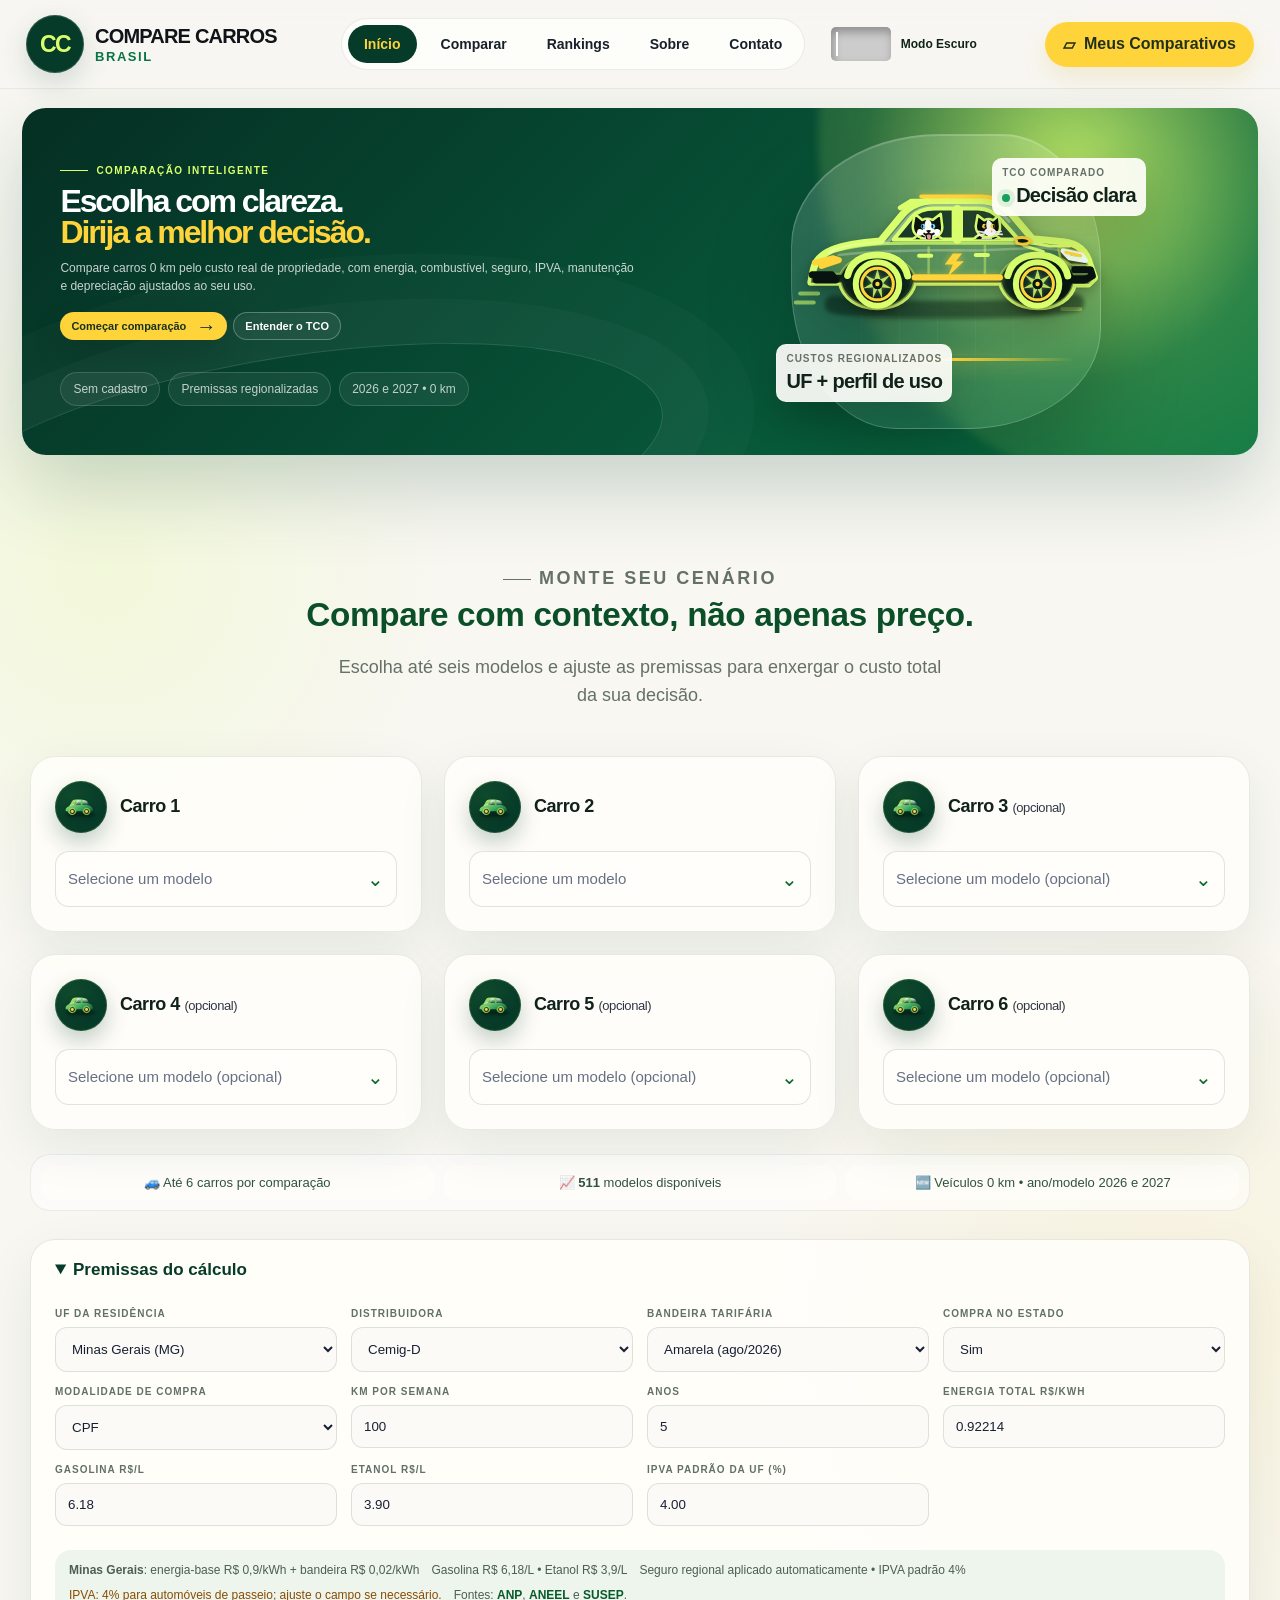
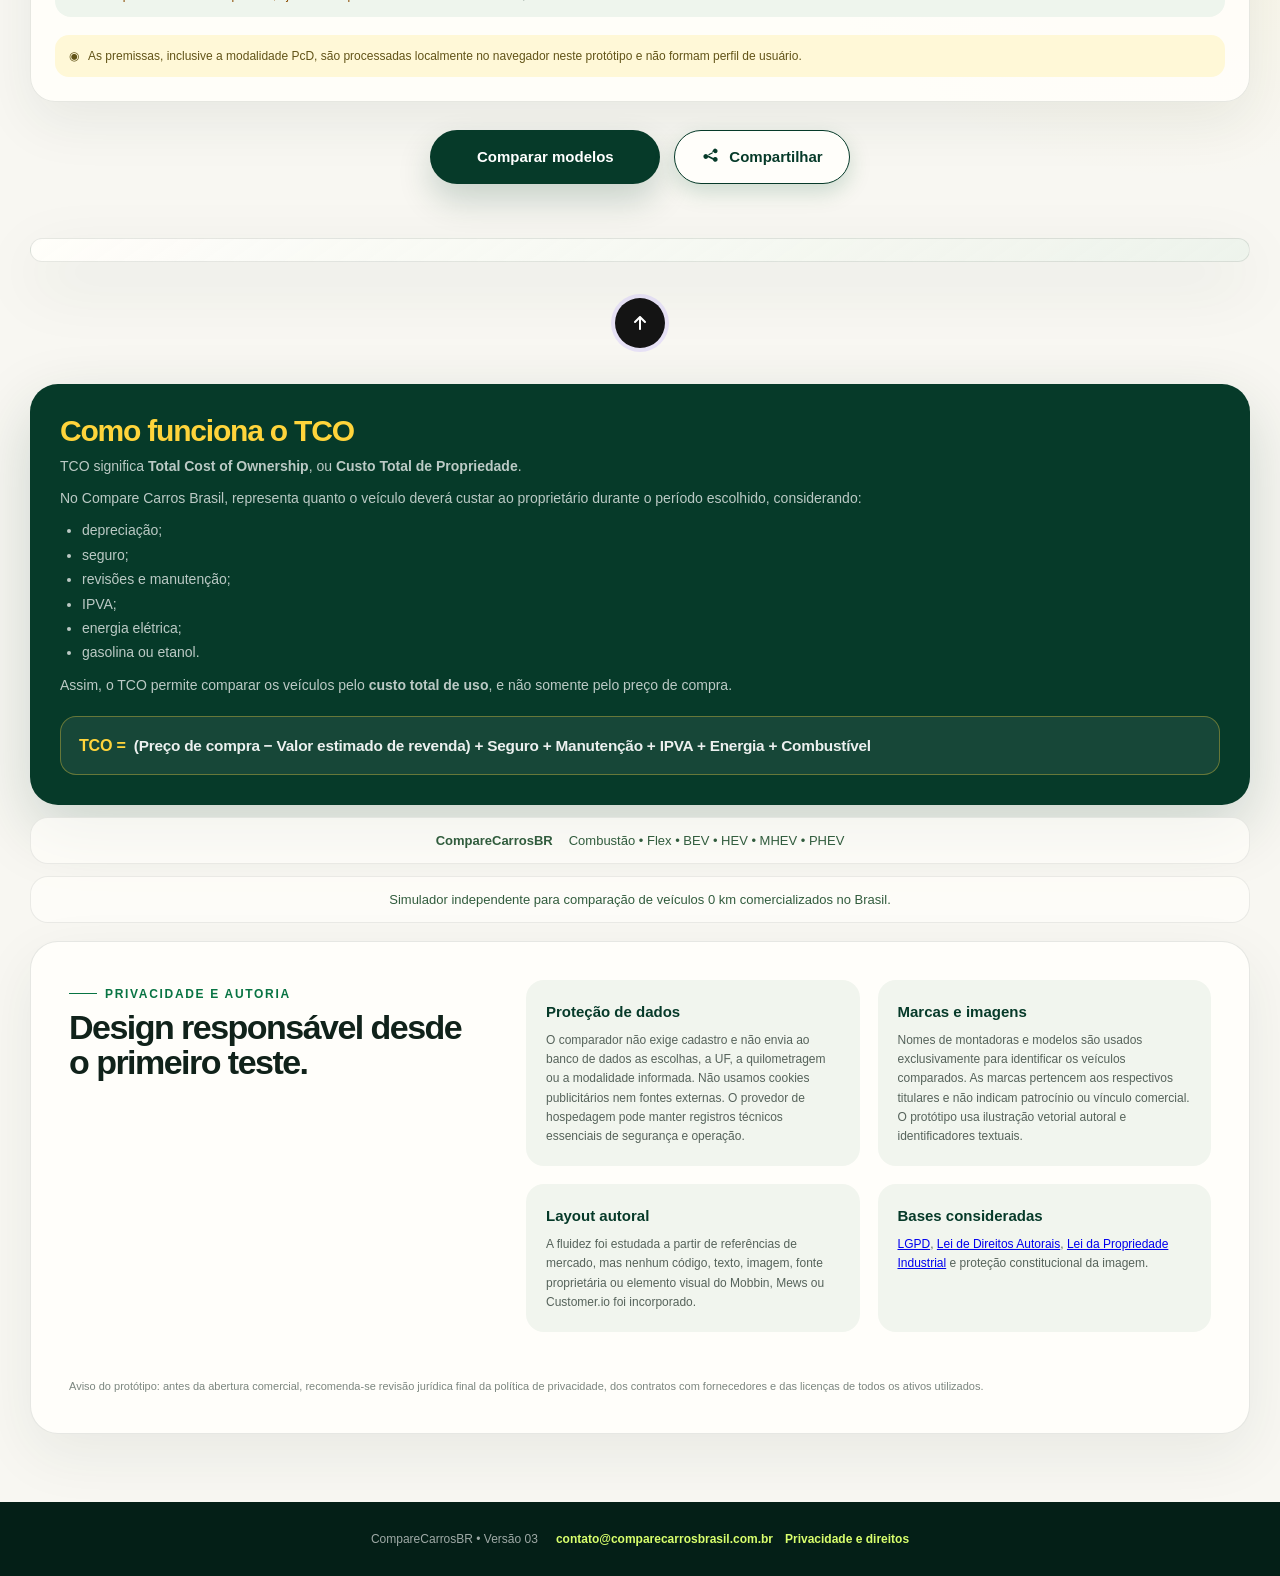
==== commit 9027f58c: "Add files via upload" ====
--- a/index.html
+++ b/index.html
@@ -159,7 +159,7 @@
 <label>IPVA padrão da UF (%)<input id="ipvaRate" type="number" value="4" min="0" max="10" step="0.01"></label>
 </div><div id="regionalMeta" class="regionalMeta"></div><p class="privacyHint"><span aria-hidden="true">◉</span><span>As premissas, inclusive a modalidade PcD, são processadas localmente no navegador neste protótipo e não formam perfil de usuário.</span></p></details>
 <div class="actionRow"><button id="compare">Comparar modelos</button><button id="shareComparison" type="button" class="shareBtn"><svg class="shareIcon" viewBox="0 0 24 24" aria-hidden="true"><path d="M18 8a3 3 0 1 0-2.83-4H15a3 3 0 0 0 .05 3.88L8.9 11.1a3 3 0 1 0 0 1.8l6.15 3.22A3 3 0 1 0 15.5 14l-6.15-3.22a3 3 0 0 0 0-1.56L15.5 6a3 3 0 0 0 2.5 2Z" fill="currentColor"/></svg><span>Compartilhar</span></button></div>
-<section id="summary" class="summary"></section><section id="rankings" class="rankingsArea" aria-label="Rankings do comparativo"><section id="tableWrap" class="tablewrap"></section></section><section id="maintenanceNotes" class="maintenanceNotes" aria-live="polite"></section><section id="dataTransparency" aria-label="Transparência dos dados"></section>
+<section id="summary" class="summary"></section><section id="rankings" class="rankingsArea" aria-label="Rankings do comparativo"><section id="tableWrap" class="tablewrap"></section></section><section id="maintenanceNotes" class="maintenanceNotes" aria-live="polite"></section><div class="backToSelectorWrap"><button type="button" id="backToSelector" class="backToSelectorBtn" aria-label="Voltar ao início"><svg class="svgIcon" viewBox="0 0 384 512" xmlns="http://www.w3.org/2000/svg"><path d="M214.6 41.4c-12.5-12.5-32.8-12.5-45.3 0l-160 160c-12.5 12.5-12.5 32.8 0 45.3s32.8 12.5 45.3 0L160 141.3V448c0 17.7 14.3 32 32 32s32-14.3 32-32V141.3L329.4 246.6c12.5 12.5 32.8 12.5 45.3 0s12.5-32.8 0-45.3l-160-160z"/></svg></button></div><section id="dataTransparency" aria-label="Transparência dos dados"></section>
 <section id="sobre" class="notes"><h2>Como funciona o TCO</h2><p>TCO significa <strong>Total Cost of Ownership</strong>, ou <strong>Custo Total de Propriedade</strong>.</p><p>No Compare Carros Brasil, representa quanto o veículo deverá custar ao proprietário durante o período escolhido, considerando:</p><ul><li>depreciação;</li><li>seguro;</li><li>revisões e manutenção;</li><li>IPVA;</li><li>energia elétrica;</li><li>gasolina ou etanol.</li></ul><p>Assim, o TCO permite comparar os veículos pelo <strong>custo total de uso</strong>, e não somente pelo preço de compra.</p><p class="tcoFormula" aria-label="Fórmula do Custo Total de Propriedade"><strong>TCO =</strong><span>(Preço de compra − Valor estimado de revenda) + Seguro + Manutenção + IPVA + Energia + Combustível</span></p></section>
 <section class="mini"><strong>CompareCarrosBR</strong><span>Combustão • Flex • BEV • HEV • MHEV • PHEV</span></section>
 <section class="contact">Simulador independente para comparação de veículos 0 km comercializados no Brasil.</section>
--- a/versao03-fluid.css
+++ b/versao03-fluid.css
@@ -246,29 +246,36 @@
 .layout04 .insightCard{padding:24px;border:1px solid rgba(16,34,26,.09);border-radius:25px;background:rgba(255,254,250,.92);box-shadow:0 18px 52px rgba(22,55,38,.07);transition:transform .3s cubic-bezier(.2,.8,.2,1)}
 .layout04 .insightHead{display:flex;align-items:flex-start;justify-content:space-between;gap:18px;margin-bottom:22px}
 .layout04 .insightHead span{display:block;color:var(--l3-green);font-size:10px;font-weight:850;letter-spacing:.12em;text-transform:uppercase}
-.layout04 .insightHead h3{margin:6px 0 0;font-family:var(--l3-display);font-size:22px;letter-spacing:-.035em}
+.layout04 .insightHead h3{margin:6px 0 0;font-family:var(--l3-display);font-weight:700;font-size:22px;letter-spacing:-.015em;color:var(--l3-ink)}
 .layout04 .insightHead small{color:#7b867f;font-size:11px;white-space:nowrap}
-.layout04 .chartList{display:grid;gap:15px}
-.layout04 .chartRowHead{display:flex;justify-content:space-between;gap:12px;margin-bottom:7px;font-size:12px}
-.layout04 .chartRowHead strong{overflow:hidden;text-overflow:ellipsis;white-space:nowrap}
-.layout04 .chartRowHead span{color:#526158;font-variant-numeric:tabular-nums;white-space:nowrap}
+.layout04 .chartList{display:grid;gap:8px}
+.layout04 .chartRow{padding:10px 12px;margin:-10px -12px;border-radius:16px;transition:background .25s ease}
+.layout04 .chartRow:hover{background:rgba(8,116,67,.055)}
+.layout04 .chartRowHead{display:flex;justify-content:space-between;align-items:baseline;gap:12px;margin-bottom:9px}
+.layout04 .chartRowHead strong{overflow:hidden;text-overflow:ellipsis;white-space:nowrap;font-family:var(--l3-display);font-weight:650;font-size:14.5px;letter-spacing:-.008em;color:var(--l3-ink)}
+.layout04 .chartRowHead span{color:#3f4a44;font-weight:700;font-size:13px;font-variant-numeric:tabular-nums;white-space:nowrap}
 .layout04 .chartTrack{height:10px;overflow:hidden;border-radius:999px;background:#e6ebe5}
 .layout04 .chartFill{width:0;height:100%;border-radius:inherit;background:linear-gradient(90deg,var(--l3-green),var(--l3-lime));transition:width 1s cubic-bezier(.34,1.56,.64,1)}
 .layout04 .chartFill.is-best{background:linear-gradient(90deg,#f0b900,var(--l3-yellow));box-shadow:0 0 18px rgba(255,212,59,.4)}
 .layout04 .visualInsights.is-live .chartFill{width:var(--bar-width)}
 .layout04 .savingLabel{display:block;margin-top:5px;color:var(--l3-green);font-size:10px;font-weight:750}
-.layout04 .stackTrack{display:flex;height:13px;border-radius:999px;background:#e6ebe5}
-.layout04 .stackSegment{width:0;height:100%;position:relative;transform-origin:center;transition:width 1.1s cubic-bezier(.34,1.56,.64,1),transform .25s cubic-bezier(.34,1.56,.64,1),filter .2s ease,box-shadow .25s ease;z-index:1}
+.layout04 .stackTrack{display:flex;height:18px;border-radius:999px;background:#e6ebe5;box-shadow:0 6px 16px rgba(6,58,41,.12),inset 0 1px 2px rgba(0,0,0,.05)}
+.layout04 .stackSegment{width:0;height:100%;position:relative;transform-origin:center;background-repeat:no-repeat;background-image:linear-gradient(115deg,transparent 35%,rgba(255,255,255,.65) 50%,transparent 65%);background-size:250% 100%;background-position:150% 0;transition:width 1.1s cubic-bezier(.34,1.56,.64,1),transform .3s cubic-bezier(.34,1.56,.64,1),filter .2s ease,box-shadow .3s ease,border-radius .3s ease}
 .layout04 .stackSegment:first-child{border-top-left-radius:999px;border-bottom-left-radius:999px}
 .layout04 .stackSegment:last-child{border-top-right-radius:999px;border-bottom-right-radius:999px}
-.layout04 .stackSegment:hover{filter:brightness(1.15);z-index:7;transform:scaleY(2.1);box-shadow:0 10px 20px rgba(7,91,43,.28)}
+.layout04 .stackSegment:hover{
+  filter:brightness(1.12);z-index:7;transform:scaleY(1.44);border-radius:999px!important;
+  box-shadow:0 10px 18px rgba(6,58,41,.22);
+  animation:l3SegmentShine .7s ease forwards;
+}
+@keyframes l3SegmentShine{0%{background-position:150% 0}100%{background-position:-50% 0}}
 .layout04 .stackSegment::after{
   content:attr(data-tooltip);position:absolute;left:50%;bottom:calc(100% + 14px);
   transform:translate(-50%,10px) scale(.82);transform-origin:center bottom;
   background-color:#0c2417;background-image:radial-gradient(circle 4.5px at 15px 50%,var(--tooltip-color,#d9ff6d),var(--tooltip-color,#d9ff6d));background-repeat:no-repeat;
-  color:#fff;padding:8px 15px 8px 28px;border-radius:11px;font-size:12.5px;font-weight:800;letter-spacing:-.01em;white-space:nowrap;
+  color:#fff;padding:9px 16px 9px 29px;border-radius:14px;font-family:var(--l3-body);font-size:13px;font-weight:700;letter-spacing:-.005em;white-space:nowrap;
   opacity:0;pointer-events:none;transition:opacity .2s ease,transform .32s cubic-bezier(.34,1.56,.64,1);
-  box-shadow:0 16px 34px rgba(0,0,0,.3),0 0 0 1px rgba(255,255,255,.08) inset;z-index:8;
+  box-shadow:0 16px 34px rgba(0,0,0,.32),0 0 0 1px rgba(255,255,255,.08) inset;z-index:8;
 }
 .layout04 .stackSegment::before{
   content:"";position:absolute;left:50%;bottom:calc(100% + 6px);transform:translate(-50%,10px) scale(.82);transform-origin:center bottom;
@@ -276,10 +283,10 @@
 }
 .layout04 .stackSegment:hover::after,.layout04 .stackSegment:hover::before{opacity:1;transform:translate(-50%,0) scale(1)}
 .layout04 .visualInsights.is-live .stackSegment{width:var(--segment-width)}
-@media(prefers-reduced-motion:reduce){.layout04 .stackSegment:hover{transform:none}.layout04 .stackSegment::after,.layout04 .stackSegment::before{transition:opacity .15s ease}}
-.layout04 .stackSegment:nth-child(1){background:#075b2b}.layout04 .stackSegment:nth-child(2){background:#20a560}.layout04 .stackSegment:nth-child(3){background:#ffd43b}.layout04 .stackSegment:nth-child(4){background:#83d7a7}.layout04 .stackSegment:nth-child(5){background:#d9ff6d}
-.layout04 .chartLegend{display:flex;flex-wrap:wrap;gap:8px 12px;margin-top:18px;color:#67736b;font-size:10px}
-.layout04 .chartLegend span::before{content:"";display:inline-block;width:7px;height:7px;margin-right:5px;border-radius:50%;background:var(--legend)}
+@media(prefers-reduced-motion:reduce){.layout04 .stackSegment:hover{transform:none;animation:none}.layout04 .stackSegment::after,.layout04 .stackSegment::before{transition:opacity .15s ease}}
+.layout04 .stackSegment:nth-child(1){background-color:#075b2b}.layout04 .stackSegment:nth-child(2){background-color:#20a560}.layout04 .stackSegment:nth-child(3){background-color:#ffd43b}.layout04 .stackSegment:nth-child(4){background-color:#83d7a7}.layout04 .stackSegment:nth-child(5){background-color:#d9ff6d}
+.layout04 .chartLegend{display:flex;flex-wrap:wrap;gap:9px 14px;margin-top:20px;color:#3f4a44;font-size:11.5px;font-weight:650}
+.layout04 .chartLegend span::before{content:"";display:inline-block;width:8px;height:8px;margin-right:6px;border-radius:50%;background:var(--legend);box-shadow:0 0 0 3px color-mix(in srgb,var(--legend) 18%,transparent)}
 
 .comparisonStickyBar{
   position:fixed;z-index:29;overflow:hidden;padding:6px 2px;border:1px solid rgba(255,255,255,.58);border-radius:22px;
@@ -328,13 +335,13 @@
 }
 .layout04 .tablewrap thead th:not(:first-child){
   border:1px solid rgba(217,255,109,.2);border-bottom-color:rgba(255,255,255,.08);border-radius:20px 20px 0 0;
-  background:linear-gradient(135deg,rgba(5,47,35,.74),rgba(8,116,67,.56));color:rgba(255,255,255,.96);
-  box-shadow:8px 0 22px rgba(6,58,41,.08),-8px 0 22px rgba(6,58,41,.06),inset 0 1px 0 rgba(255,255,255,.08)
+  background:linear-gradient(135deg,rgba(4,31,23,.94),rgba(6,58,41,.88));color:rgba(255,255,255,.96);
+  box-shadow:8px 0 22px rgba(6,58,41,.12),-8px 0 22px rgba(6,58,41,.1),inset 0 1px 0 rgba(255,255,255,.08)
 }
 .layout04 .tablewrap tbody td:not(:first-child){
   border-right:1px solid rgba(217,255,109,.12);border-bottom:1px solid rgba(255,255,255,.075);border-left:1px solid rgba(217,255,109,.12);
-  background:linear-gradient(135deg,rgba(5,47,35,.62),rgba(8,116,67,.46));color:rgba(255,255,255,.9);
-  box-shadow:8px 0 22px rgba(6,58,41,.055),-8px 0 22px rgba(6,58,41,.04)
+  background:linear-gradient(135deg,rgba(4,31,23,.88),rgba(6,58,41,.82));color:rgba(255,255,255,.94);
+  box-shadow:8px 0 22px rgba(6,58,41,.09),-8px 0 22px rgba(6,58,41,.07)
 }
 .layout04 .tablewrap tbody tr:last-child td:not(:first-child){
   border-bottom:1px solid rgba(217,255,109,.16);border-radius:0 0 20px 20px;
@@ -347,7 +354,7 @@
 .layout04 .tablewrap tbody tr:last-child td:first-child{border-radius:0 0 18px 18px}
 .layout04 .tablewrap tbody tr{transition:opacity .5s ease,transform .5s ease}
 .layout04 .tablewrap tbody tr:hover td:first-child{background:#f4f7f1}
-.layout04 .tablewrap tbody tr:hover td:not(:first-child){background:linear-gradient(135deg,rgba(5,47,35,.76),rgba(8,116,67,.6));color:#fff}
+.layout04 .tablewrap tbody tr:hover td:not(:first-child){background:linear-gradient(135deg,rgba(4,31,23,.94),rgba(6,58,41,.9));color:#fff}
 .layout04 .tablewrap tbody tr.row-motion{opacity:0;transform:translateY(12px)}
 .layout04 .tablewrap tbody tr.row-motion.is-visible{opacity:1;transform:none}
 .layout04 .tablewrap td:not(:first-child) .tag{background:rgba(217,255,109,.92);color:var(--l3-deep)}
@@ -488,26 +495,33 @@
   user-select:none;
   cursor:grabbing;
 }
-/* Hover por coluna — efeito de "carta" se levantando, as demais recuam sutilmente */
+/* Hover por coluna — efeito de "carta" em destaque (sem deslocar a célula, para não conflitar com o hover do mouse) */
 .layout04 .tablewrap th:not(:first-child),.layout04 .tablewrap td:not(:first-child){
   position:relative;
-  transition:background-color .28s ease,color .28s ease,box-shadow .28s ease,transform .38s cubic-bezier(.16,.8,.24,1),opacity .38s ease;
+  transition:background-color .28s ease,color .28s ease,box-shadow .28s ease,opacity .38s ease;
 }
 .layout04 .tablewrap .col-hover{
-  transform:translateY(-9px) scale(1.025);
   z-index:6;
-  box-shadow:0 20px 34px rgba(6,58,41,.28),0 0 0 1px rgba(217,255,109,.5)!important;
-}
-.layout04 .tablewrap thead th.col-hover{box-shadow:0 20px 34px rgba(6,58,41,.32),0 0 0 1px rgba(217,255,109,.6)!important}
+  background:linear-gradient(135deg,var(--l3-deep),#0b7045)!important;
+  color:#fff!important;
+  overflow:hidden;
+  box-shadow:0 14px 26px rgba(6,58,41,.32),inset 0 0 0 2px rgba(217,255,109,.55)!important;
+}
+.layout04 .tablewrap .col-hover::after{
+  content:"";position:absolute;top:0;left:-60%;width:40%;height:100%;
+  background:linear-gradient(115deg,transparent,rgba(255,255,255,.55),transparent);
+  transform:skewX(-20deg);opacity:0;pointer-events:none;z-index:1;
+  animation:carIconShine 4.5s ease-in-out infinite;
+}
+.layout04 .tablewrap thead th.col-hover{box-shadow:0 14px 26px rgba(6,58,41,.36),inset 0 0 0 2px rgba(217,255,109,.65)!important}
 .layout04 .tablewrap .col-recede{
-  transform:scale(.975);
   opacity:.72;
 }
-@media(hover:none){.layout04 .tablewrap .col-hover,.layout04 .tablewrap .col-recede{transform:none;opacity:1}}
-
-/* Hover por linha de parâmetro — reforça com leve elevação e brilho percorrendo */
+@media(hover:none){.layout04 .tablewrap .col-hover,.layout04 .tablewrap .col-recede{opacity:1}}
+@media(prefers-reduced-motion:reduce){.layout04 .tablewrap .col-hover::after{animation:none;opacity:0}}
+
+/* Hover por linha de parâmetro — brilho percorrendo, sem deslocar a célula */
 .layout04 .tablewrap tbody tr{position:relative}
-.layout04 .tablewrap tbody tr:hover td:not(:first-child){transform:translateY(-2px)}
 .layout04 .tablewrap tbody tr td:not(:first-child)::after{
   content:"";position:absolute;inset:0;border-radius:inherit;pointer-events:none;
   background:linear-gradient(100deg,transparent 30%,rgba(217,255,109,.22) 50%,transparent 70%);
@@ -516,12 +530,11 @@
 .layout04 .tablewrap tbody tr:hover td:not(:first-child)::after{opacity:1;animation:l3RowShine 1.1s ease-out}
 @keyframes l3RowShine{from{background-position:120% 0}to{background-position:-20% 0}}
 
-/* Reforço "carta" no arrasto ativo */
+/* Reforço "carta" no arrasto ativo (não é reativo a hover contínuo, então não sofre o mesmo risco de oscilação) */
 .layout04 .tablewrap .column-dragging{transform:scale(1.03) rotate(-.6deg)!important;box-shadow:0 24px 40px rgba(6,58,41,.3)!important}
 .layout04 .tablewrap .column-drag-target{animation:l3DragTargetPulse 1s ease-in-out infinite}
 @keyframes l3DragTargetPulse{0%,100%{box-shadow:inset 0 0 0 2px rgba(255,212,59,.98),0 0 0 2px rgba(255,212,59,.18)!important}50%{box-shadow:inset 0 0 0 2px rgba(255,212,59,.98),0 0 22px 4px rgba(255,212,59,.4)!important}}
 @media(prefers-reduced-motion:reduce){
-  .layout04 .tablewrap .col-hover,.layout04 .tablewrap .col-recede,.layout04 .tablewrap tbody tr:hover td:not(:first-child){transform:none}
   .layout04 .tablewrap tbody tr td:not(:first-child)::after{display:none}
   .layout04 .tablewrap .column-dragging{transform:none!important}
   .layout04 .tablewrap .column-drag-target{animation:none}
@@ -565,6 +578,24 @@
 .dataTransparencyPanel{margin:28px 0;padding:0;border:1px solid rgba(5,47,35,.14);border-radius:22px;background:rgba(255,255,255,.72);box-shadow:0 14px 34px rgba(5,47,35,.07)}
 .dataTransparencyPanel summary{cursor:pointer;padding:18px 20px;color:#063d2b;font-weight:850;list-style:none}.dataTransparencyPanel summary::-webkit-details-marker{display:none}.dataTransparencyPanel summary span{margin-left:8px;color:#698074;font-size:.82em;font-weight:650}.dataTransparencyBody{padding:0 20px 20px;color:#385447;font-size:.9rem;line-height:1.55}.dataSealRow{display:flex;flex-wrap:wrap;align-items:center;gap:7px 9px;padding:14px 0;border-top:1px solid rgba(5,47,35,.1);border-bottom:1px solid rgba(5,47,35,.1)}.dataSeal{display:inline-flex;align-items:center;padding:3px 8px;border-radius:999px;font-size:.72rem;font-weight:850;white-space:nowrap}.dataSeal.official{background:#d8f5df;color:#075b2b}.dataSeal.estimate{background:#fff1be;color:#785d00}.dataSeal.unavailable{background:#edf0ef;color:#637068}.dataTransparencyBody dl{display:grid;grid-template-columns:minmax(150px,.7fr) 2fr;gap:10px 18px;margin:18px 0}.dataTransparencyBody dt{font-weight:800;color:#173f30}.dataTransparencyBody dd{margin:0}.dataTransparencyBody h3{font-size:1rem;margin:18px 0 6px}.dataTransparencyBody ul{margin:0;padding-left:18px}.dataVariability{margin:18px 0 0;padding:12px 14px;border-radius:13px;background:rgba(255,212,59,.16);color:#5f5000}@media(max-width:680px){.dataTransparencyBody dl{grid-template-columns:1fr}.dataTransparencyPanel summary span{display:block;margin:4px 0 0}.dataSealRow{align-items:flex-start}}
 
+/* Botão "voltar ao início" — componente Uiverse.io by vinodjangid07 */
+.layout04 .backToSelectorWrap{display:flex;justify-content:center;margin:36px 0}
+.layout04 .backToSelectorBtn{
+  width:50px;height:50px;padding:0;margin:0;border-radius:50%;background:rgb(20,20,20);border:none;font-weight:600;
+  display:flex;align-items:center;justify-content:center;box-shadow:0 0 0 4px rgba(180,160,255,.253);
+  cursor:pointer;transition-duration:.3s;overflow:hidden;position:relative;
+}
+.layout04 .backToSelectorBtn .svgIcon{width:12px;transition-duration:.3s}
+.layout04 .backToSelectorBtn .svgIcon path{fill:#fff}
+.layout04 .backToSelectorBtn:hover{width:170px;border-radius:50px;transition-duration:.3s;background:rgb(181,160,255);transform:none;box-shadow:0 0 0 4px rgba(180,160,255,.253)}
+.layout04 .backToSelectorBtn:hover .svgIcon{transition-duration:.3s;transform:translateY(-200%)}
+.layout04 .backToSelectorBtn::before{
+  position:absolute;bottom:-20px;content:"Voltar ao Início";color:#fff;font-size:0;white-space:nowrap;font-family:var(--l3-body);
+}
+.layout04 .backToSelectorBtn:hover::before{font-size:13px;opacity:1;bottom:unset;transition-duration:.3s}
+@media(prefers-reduced-motion:reduce){.layout04 .backToSelectorBtn,.layout04 .backToSelectorBtn *{transition:none}}
+
+
 
 /* Chave de modo escuro — componente Uiverse.io by Praashoo7 */
 .switch{font-size:17px;position:relative;display:inline-block;width:3.5em;height:2em;flex:none}
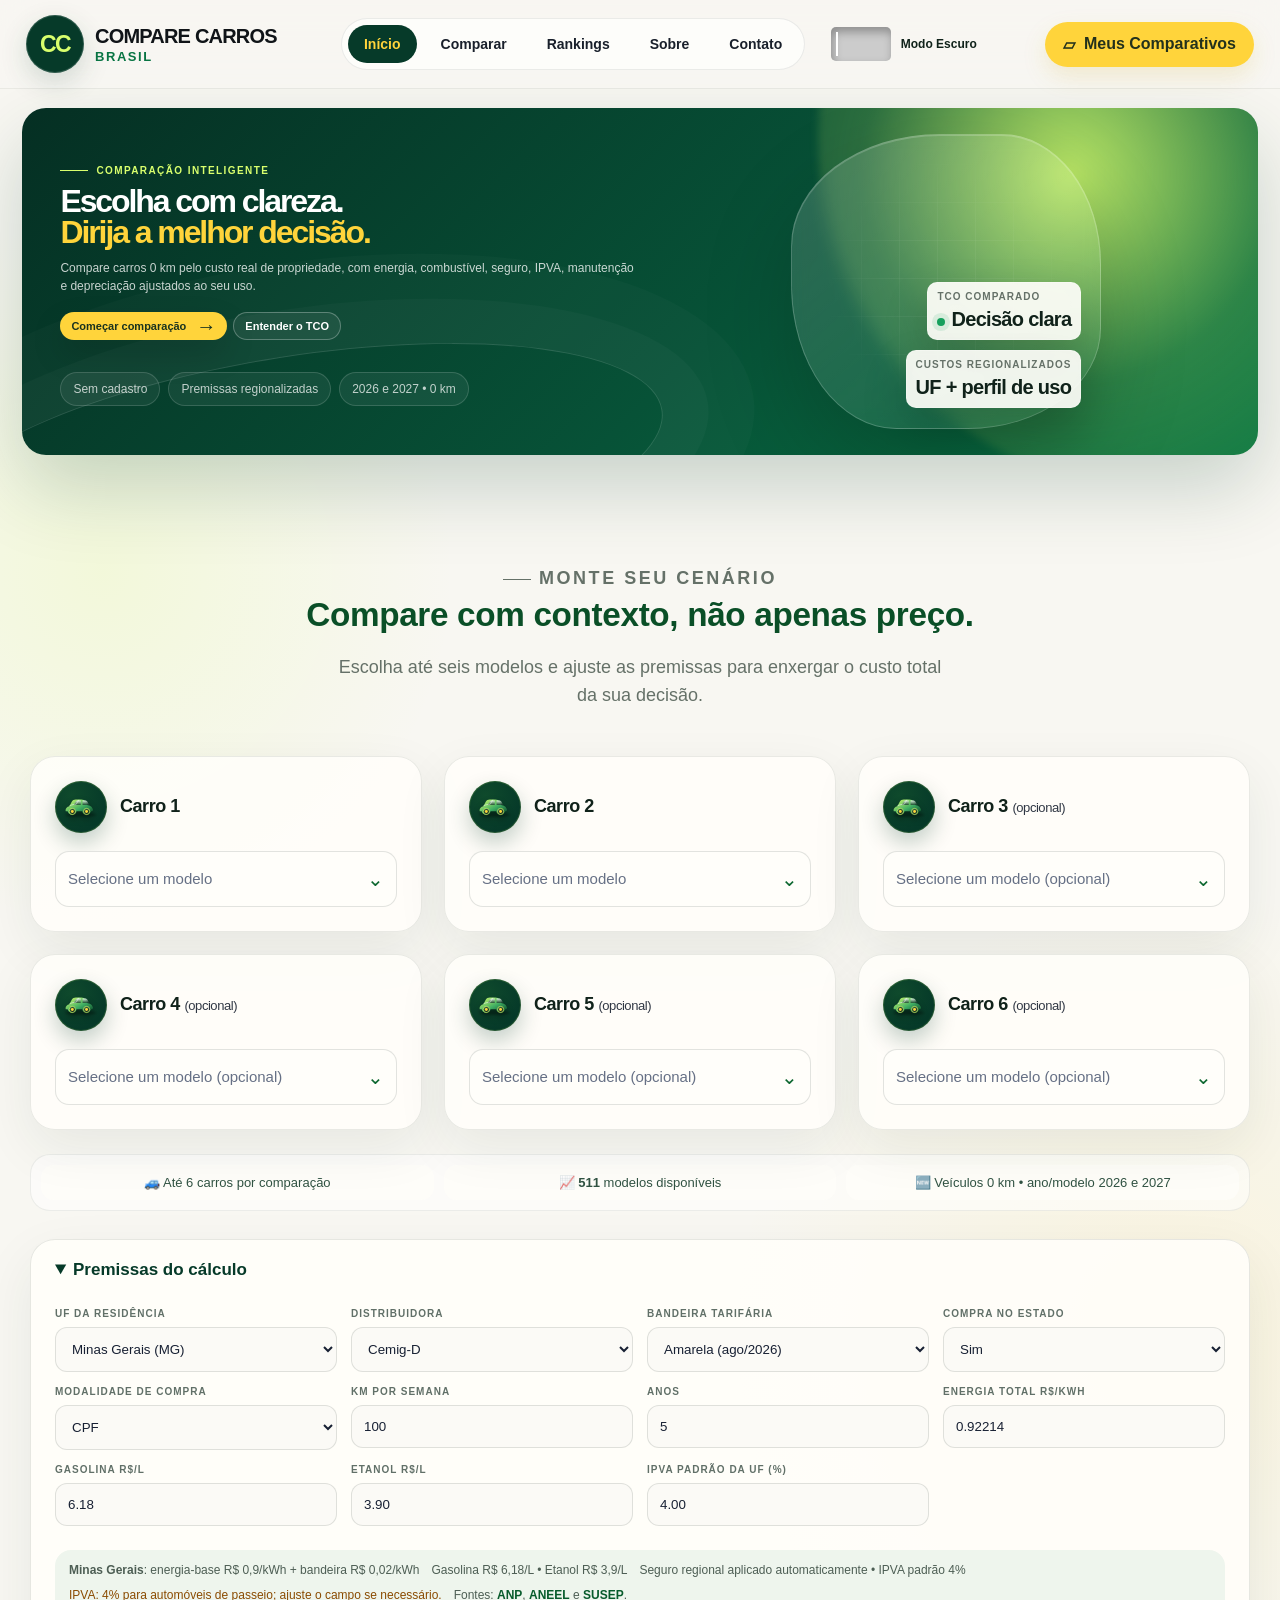
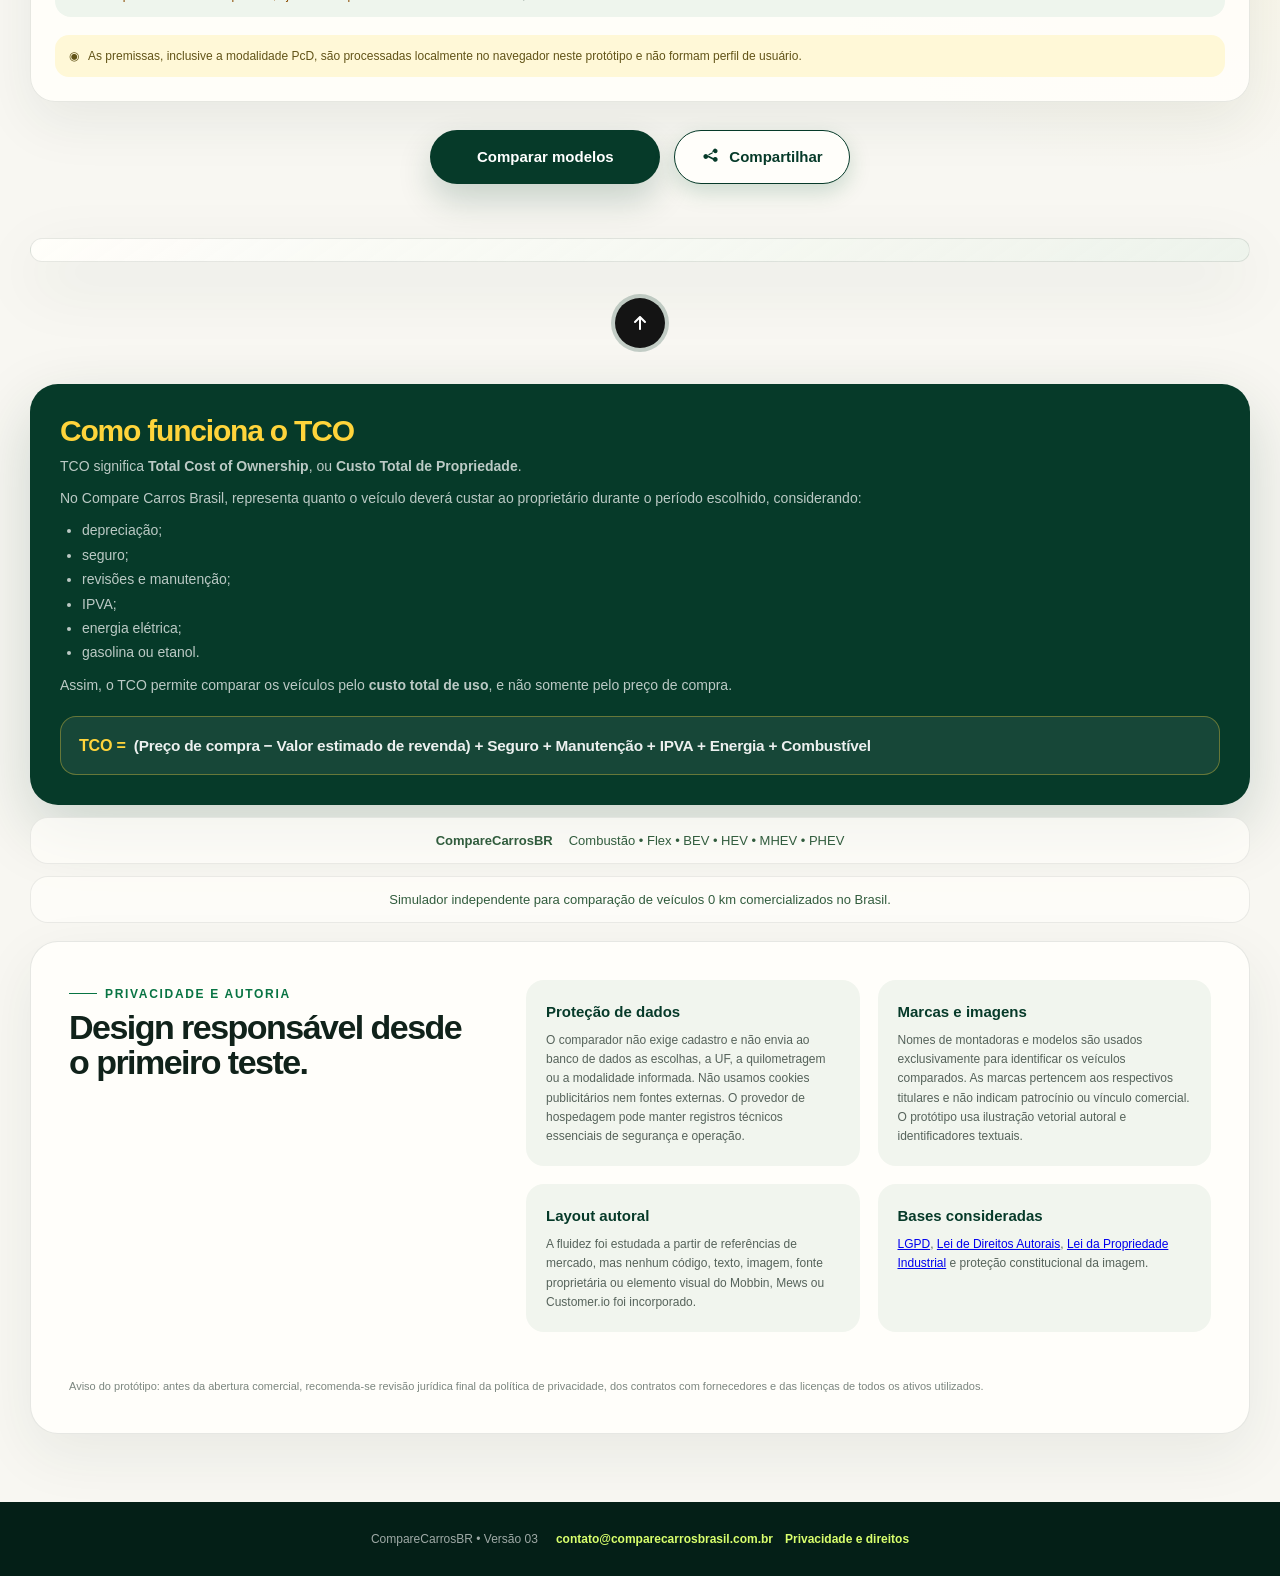
==== commit 95b4ce03: "Add files via upload" ====
--- a/index.html
+++ b/index.html
@@ -1,4 +1,4 @@
-<!doctype html><html lang="pt-BR"><head><meta charset="utf-8"><meta name="viewport" content="width=device-width,initial-scale=1"><meta name="theme-color" content="#ffffff"><title>CompareCarrosBR — Versão 03</title><meta name="description" content="Compare carros 0 km por custo total de propriedade, com premissas regionalizadas e visualização dinâmica."><link rel="stylesheet" href="styles.css?v=4"><link rel="stylesheet" href="regional.css"><link rel="stylesheet" href="navigation.css?v=4"><link rel="stylesheet" href="versao03-fluid.css?v=5"></head><body class="layout04">
+<!doctype html><html lang="pt-BR"><head><meta charset="utf-8"><meta name="viewport" content="width=device-width,initial-scale=1"><meta name="theme-color" content="#063a29"><title>CompareCarrosBR — Versão 03</title><meta name="description" content="Compare carros 0 km por custo total de propriedade, com premissas regionalizadas e visualização dinâmica."><link rel="icon" href="favicon.svg?v=2" type="image/svg+xml"><link rel="icon" href="favicon.ico?v=2" sizes="any"><link rel="icon" href="favicon-32.png?v=2" sizes="32x32" type="image/png"><link rel="icon" href="favicon-16.png?v=2" sizes="16x16" type="image/png"><link rel="apple-touch-icon" href="apple-touch-icon.png?v=2"><link rel="stylesheet" href="styles.css?v=4"><link rel="stylesheet" href="regional.css"><link rel="stylesheet" href="navigation.css?v=4"><link rel="stylesheet" href="versao03-fluid.css?v=5"></head><body class="layout04">
 <svg width="0" height="0" style="position:absolute" aria-hidden="true">
 <defs>
 <linearGradient id="carIconBodyGrad" x1="0" y1="0" x2="1" y2="1">
@@ -33,108 +33,13 @@
 <div class="heroTrust"><span>Sem cadastro</span><span>Premissas regionalizadas</span><span>2026 e 2027 • 0 km</span></div>
 </div>
 <div class="heroVisual" aria-hidden="true"><div class="visualShell"><div class="visualGrid"></div>
-<svg class="carSketch suvSketch" viewBox="0 0 820 360" fill="none" xmlns="http://www.w3.org/2000/svg" role="img" aria-label="Ilustração vetorial de uma SUV elétrica robusta e moderna com um gato frajola no banco do motorista e um border collie no banco traseiro">
-<defs>
-<linearGradient id="suvBodyPaint" x1="108" y1="82" x2="730" y2="300" gradientUnits="userSpaceOnUse">
-<stop stop-color="#D9FF6D" stop-opacity=".24"/>
-<stop offset=".48" stop-color="#7FE59F" stop-opacity=".13"/>
-<stop offset="1" stop-color="#063A29" stop-opacity=".62"/>
-</linearGradient>
-<linearGradient id="suvGlassPaint" x1="314" y1="73" x2="548" y2="159" gradientUnits="userSpaceOnUse">
-<stop stop-color="#102E25" stop-opacity=".88"/>
-<stop offset="1" stop-color="#061A13" stop-opacity=".68"/>
-</linearGradient>
-<linearGradient id="suvCladdingPaint" x1="90" y1="220" x2="760" y2="292" gradientUnits="userSpaceOnUse">
-<stop stop-color="#071A13" stop-opacity=".93"/>
-<stop offset=".55" stop-color="#0A2A1E" stop-opacity=".9"/>
-<stop offset="1" stop-color="#06130F" stop-opacity=".96"/>
-</linearGradient>
-<radialGradient id="suvRimPaint" cx=".5" cy=".42" r=".65">
-<stop stop-color="#264C3B"/>
-<stop offset="1" stop-color="#07140F"/>
-</radialGradient>
-<clipPath id="suvDriverWindowClip"><path d="M451 64H497C522 64 542 74 559 94L607 148H451V64Z"/></clipPath>
-<clipPath id="suvRearWindowClip"><path d="M268 148L317 88C332 71 352 64 379 64H431V148H268Z"/></clipPath>
-</defs>
-<g class="suvMotionGroup">
-<path class="suvTrail" d="M14 295H108M2 319H88M726 337H812" stroke="currentColor" stroke-width="4" stroke-linecap="round"/>
-<path class="suvGroundShadow" d="M105 325C227 344 617 345 761 320" stroke="#03100B" stroke-opacity=".45" stroke-width="18" stroke-linecap="round"/>
-<path class="suvBody" d="M43 264L50 229C55 205 73 188 101 176C136 161 177 156 232 152L290 82C313 55 342 43 381 43H499C543 43 570 58 596 88L645 146L728 154C770 158 793 181 802 218L814 252L797 269H757C749 306 711 331 659 331C607 331 571 305 560 264H323C313 305 276 331 224 331C172 331 135 305 125 264H43Z" fill="url(#suvBodyPaint)" stroke="currentColor" stroke-width="7" stroke-linejoin="round"/>
-<path class="suvCladding" d="M45 242L124 241C137 211 170 194 224 194C280 194 310 212 325 246H558C573 212 604 194 659 194C714 194 746 212 758 242H809L814 252L797 269H756C747 308 709 333 659 333C608 333 570 307 559 266H324C313 307 275 333 224 333C173 333 134 307 124 266H43L45 242Z" fill="url(#suvCladdingPaint)" stroke="rgba(217,255,109,.46)" stroke-width="2.5" stroke-linejoin="round"/>
-<path class="suvBodyGloss" d="M94 183C149 160 205 160 252 155L303 94C325 68 350 58 386 57H494C536 57 558 72 582 99" stroke="rgba(255,255,255,.34)" stroke-width="3" stroke-linecap="round"/>
-<path class="suvRoofRail" d="M343 31H505C529 31 550 37 568 48" stroke="#FFD43B" stroke-width="4" stroke-linecap="round"/>
-<path class="suvSpoiler" d="M286 62L316 44H361" stroke="currentColor" stroke-width="5" stroke-linecap="round" stroke-linejoin="round"/>
-<path class="suvWindow" d="M268 148L317 88C332 71 352 64 379 64H431V148H268Z" fill="url(#suvGlassPaint)"/>
-<path class="suvWindow" d="M451 64H497C522 64 542 74 559 94L607 148H451V64Z" fill="url(#suvGlassPaint)"/>
-<g class="suvRearDog" clip-path="url(#suvRearWindowClip)" aria-hidden="true">
-<path class="suvDogBody" d="M313 169C317 143 333 132 359 132C387 132 404 145 408 169H313Z" fill="#0A120F" stroke="currentColor" stroke-width="2.5"/>
-<path class="suvDogChest" d="M344 134C349 146 359 153 370 134L382 169H333L344 134Z" fill="#FFFDF5"/>
-<path class="suvDogHead" d="M320 111L325 78L346 95C353 91 365 91 374 95L396 78L400 112C402 133 386 146 360 146C335 146 319 133 320 111Z" fill="#0A120F" stroke="currentColor" stroke-width="2.5" stroke-linejoin="round"/>
-<path class="suvDogBlaze" d="M360 91C351 101 350 113 354 121C358 129 357 138 351 145C365 148 378 143 384 133C376 129 371 122 372 114C373 103 368 96 360 91Z" fill="#FFFDF5"/>
-<path class="suvDogCheeks" d="M333 122C338 117 346 119 351 128C348 138 339 141 330 135L333 122ZM372 127C378 118 388 117 394 123L393 136C384 141 376 138 372 127Z" fill="#FFFDF5"/>
-<ellipse class="suvDogMuzzle" cx="363" cy="129" rx="20" ry="13" fill="#FFFDF5"/>
-<g class="suvDogEyes">
-<ellipse cx="348" cy="112" rx="6" ry="7" fill="#79D7FF"/>
-<ellipse cx="375" cy="112" rx="6" ry="7" fill="#79D7FF"/>
-<ellipse class="suvDogPupil" cx="346" cy="112" rx="2.2" ry="4.7" fill="#06110D"/>
-<ellipse class="suvDogPupil" cx="373" cy="112" rx="2.2" ry="4.7" fill="#06110D"/>
-</g>
-<path class="suvDogNose" d="M356 124Q363 120 370 124L363 131L356 124Z" fill="#07100C"/>
-<path class="suvDogSmile" d="M363 131Q356 137 351 132M363 131Q370 138 377 132" stroke="#07100C" stroke-width="2" stroke-linecap="round"/>
-<path class="suvDogTongue" d="M356 135C358 132 368 132 371 135V143C370 151 358 151 357 143L356 135Z" fill="#F18E9E" stroke="#07100C" stroke-width="1.3"/>
-</g>
-<g class="suvDriverCat" clip-path="url(#suvDriverWindowClip)" aria-hidden="true">
-<path class="suvCatBody" d="M481 169C482 143 495 132 519 131C545 130 561 144 566 169H481Z" fill="#0B1511" stroke="currentColor" stroke-width="2.5"/>
-<path class="suvCatChest" d="M510 134C515 143 522 148 532 134L541 165H501L510 134Z" fill="#FFFDF5"/>
-<path class="suvCatHead" d="M491 111L496 82L514 96C521 92 531 92 538 96L554 83L557 112C558 130 546 141 525 141C504 141 491 130 491 111Z" fill="#0A120F" stroke="currentColor" stroke-width="2.5" stroke-linejoin="round"/>
-<path class="suvCatBlaze" d="M524 94C518 103 519 114 523 121C526 126 526 133 523 140C533 141 541 137 545 130C539 127 536 121 537 115C538 106 533 99 524 94Z" fill="#FFFDF5"/>
-<ellipse class="suvCatMuzzle" cx="530" cy="127" rx="16" ry="11" fill="#FFFDF5"/>
-<g class="suvCatEyes">
-<ellipse cx="514" cy="112" rx="5.5" ry="6.5" fill="#FFD43B"/>
-<ellipse cx="537" cy="112" rx="5.5" ry="6.5" fill="#FFD43B"/>
-<ellipse class="suvCatPupil" cx="517" cy="112" rx="2" ry="4.5" fill="#07100C"/>
-<ellipse class="suvCatPupil" cx="540" cy="112" rx="2" ry="4.5" fill="#07100C"/>
-</g>
-<path class="suvCatNose" d="M532 123L538 125L533 130Z" fill="#EFA0A7"/>
-<path class="suvCatWhiskers" d="M538 129L560 126M539 133L563 134M515 129L497 126M515 133L497 137" stroke="#FFFDF5" stroke-width="1.8" stroke-linecap="round"/>
-<path class="suvCatPaw" d="M540 151C543 144 553 144 556 151V159H539L540 151Z" fill="#FFFDF5" stroke="currentColor" stroke-width="1.5"/>
-</g>
-<path class="suvPillar" d="M441 65V149" stroke="#D9FF6D" stroke-width="8" stroke-linecap="round"/>
-<path class="suvBeltline" d="M111 179C182 159 254 158 320 158H671" stroke="rgba(217,255,109,.72)" stroke-width="3" stroke-linecap="round"/>
-<path class="suvShoulder" d="M118 190C235 176 378 177 500 178L674 170L735 180" stroke="rgba(255,255,255,.25)" stroke-width="2.5" stroke-linecap="round"/>
-<path class="suvHoodSculpt" d="M616 153L691 166L747 166M622 165L675 181" stroke="currentColor" stroke-width="3" stroke-linecap="round"/>
-<path class="suvDoorCut" d="M363 170V239M516 166V239" stroke="rgba(217,255,109,.42)" stroke-width="2.5" stroke-linecap="round"/>
-<path class="suvDoorHandle" d="M337 192H370M491 190H524" stroke="#D9FF6D" stroke-width="4" stroke-linecap="round"/>
-<path class="suvMirror" d="M600 145C620 140 633 143 641 153C631 161 618 163 603 158Z" fill="#071A13" stroke="#FFD43B" stroke-width="3" stroke-linejoin="round"/>
-<path class="suvRocker" d="M325 251H557" stroke="#FFD43B" stroke-width="6" stroke-linecap="round"/>
-<path class="suvFrontMask" d="M716 171L778 184L798 219L749 216L721 198Z" fill="rgba(6,20,15,.72)" stroke="rgba(217,255,109,.52)" stroke-width="2.5" stroke-linejoin="round"/>
-<path class="suvHeadlight" d="M728 179L779 190L789 205L746 198L728 179Z" fill="rgba(228,255,249,.38)" stroke="#E8FFF7" stroke-width="5" stroke-linecap="round" stroke-linejoin="round"/>
-<path class="suvSignatureLight" d="M736 183L776 192" stroke="#FFD43B" stroke-width="3" stroke-linecap="round"/>
-<path class="suvFrontIntake" d="M760 230H803L808 247L786 258H754" stroke="#07130F" stroke-width="7" stroke-linecap="round" stroke-linejoin="round"/>
-<path class="suvTailLight" d="M54 211L104 199L119 204L72 220" stroke="#FFD43B" stroke-width="6" stroke-linecap="round" stroke-linejoin="round"/>
-<path class="suvRearBumper" d="M47 244H100L111 258H58" stroke="#07130F" stroke-width="7" stroke-linecap="round" stroke-linejoin="round"/>
-<path class="suvFender suvFenderRear" d="M143 246C151 211 180 190 224 190C268 190 298 211 306 247" stroke="currentColor" stroke-width="7" stroke-linecap="round"/>
-<path class="suvFender suvFenderFront" d="M578 246C587 211 616 190 659 190C703 190 733 211 741 247" stroke="currentColor" stroke-width="7" stroke-linecap="round"/>
-<g class="suvWheel suvWheelRear">
-<circle class="suvWheelTire" cx="224" cy="269" r="59" fill="#06110D" stroke="#D9FF6D" stroke-width="6"/>
-<circle class="suvWheelRim" cx="224" cy="269" r="43" fill="url(#suvRimPaint)" stroke="#FFD43B" stroke-width="3"/>
-<path class="suvWheelSpokes" d="M224 228L232 257L259 244L239 267L264 281L235 278L237 309L224 282L211 309L213 278L184 281L209 267L189 244L216 257L224 228Z" fill="rgba(217,255,109,.82)"/>
-<circle cx="224" cy="269" r="10" fill="#FFD43B" stroke="#07140F" stroke-width="3"/>
-</g>
-<g class="suvWheel suvWheelFront">
-<circle class="suvWheelTire" cx="659" cy="269" r="59" fill="#06110D" stroke="#D9FF6D" stroke-width="6"/>
-<circle class="suvWheelRim" cx="659" cy="269" r="43" fill="url(#suvRimPaint)" stroke="#FFD43B" stroke-width="3"/>
-<path class="suvWheelSpokes" d="M659 228L667 257L694 244L674 267L699 281L670 278L672 309L659 282L646 309L648 278L619 281L644 267L624 244L651 257L659 228Z" fill="rgba(217,255,109,.82)"/>
-<circle cx="659" cy="269" r="10" fill="#FFD43B" stroke="#07140F" stroke-width="3"/>
-</g>
-<path class="suvBolt" d="M429 186L407 216H429L414 250L459 207H437L454 186H429Z" fill="#FFD43B"/>
-</g>
-</svg>
-<div class="roadPulse"></div>
+<div class="heroBadgesStack">
 <div class="floatMetric metricOne"><small>TCO comparado</small><strong><span class="metricDot"></span>Decisão clara</strong></div>
 <div class="floatMetric metricTwo"><small>Custos regionalizados</small><strong>UF + perfil de uso</strong></div>
+</div>
 </div></div>
 </section>
+<div class="heroCarFly" aria-hidden="true"><div class="heroCarFlyBob"><img src="car-cutout.png" alt="" loading="eager"></div></div>
 <section id="comparar" class="compareSection"><div class="sectionHead"><p class="sectionKicker">Monte seu cenário</p><h1>Compare com contexto, não apenas preço.</h1><p>Escolha até seis modelos e ajuste as premissas para enxergar o custo total da sua decisão.</p></div>
 <div id="selectors" class="selectors">
 <div class="selectCard"><div class="cardTitle"><span class="carIcon" aria-hidden="true"><svg class="carIconSvg" viewBox="0 0 64 38"><use href="#carIcon3D"/></svg></span><strong>Carro 1</strong></div><select aria-label="Carro 1"></select></div>
--- a/versao03-fluid.css
+++ b/versao03-fluid.css
@@ -107,6 +107,32 @@
 @media(prefers-reduced-motion:reduce){.layout04 .heroPrimary{animation:none}.layout04 .heroPrimary::after{display:none}}
 
 .layout04 .heroVisual{position:relative;display:grid;place-items:center;min-height:100%;padding:52px 44px 52px 8px;transform-style:preserve-3d;will-change:transform;transition:transform .35s cubic-bezier(.2,.8,.2,1)}
+
+/* Badges — agora estáticos, empilhados no canto inferior direito do banner */
+.layout04 .heroBadgesStack{
+  position:absolute;right:6%;bottom:7%;z-index:3;
+  display:flex;flex-direction:column;align-items:flex-end;gap:10px;
+}
+.layout04 .heroBadgesStack .floatMetric{position:static;animation:none}
+
+/* Carro — bloco independente que atravessa do banner até "Monte seu cenário", conforme o scroll */
+.layout04 .heroCarFly{
+  position:absolute;z-index:4;pointer-events:none;will-change:transform,opacity;
+  opacity:0;transform:translate3d(0,0,0) scale(.96);
+  transition:transform .16s cubic-bezier(.22,.7,.32,1),opacity .16s ease;
+}
+.layout04 .heroCarFly.is-armed{opacity:1;transform:translate3d(0,0,0) scale(1)}
+.layout04 .heroCarFlyBob{animation:heroCarIdle 6.5s ease-in-out infinite}
+.layout04 .heroCarFly img{
+  display:block;width:100%;height:auto;
+  filter:drop-shadow(0 24px 26px rgba(0,0,0,.5)) drop-shadow(0 4px 10px rgba(0,0,0,.35));
+}
+@keyframes heroCarIdle{0%,100%{transform:translateY(0) rotate(0deg)}50%{transform:translateY(-8px) rotate(-.6deg)}}
+@media(prefers-reduced-motion:reduce){
+  .layout04 .heroCarFly{transition:opacity .3s ease}
+  .layout04 .heroCarFlyBob{animation:none}
+}
+
 .layout04 .visualShell{
   position:relative;width:min(100%,620px);aspect-ratio:1.05;border:1px solid rgba(255,255,255,.2);border-radius:48% 32% 43% 34%/38% 44% 34% 49%;
   background:linear-gradient(145deg,rgba(255,255,255,.16),rgba(255,255,255,.055));
@@ -114,35 +140,6 @@
   animation:l3Morph 10s ease-in-out infinite alternate;
 }
 .layout04 .visualGrid{position:absolute;inset:10%;opacity:.22;background-image:linear-gradient(rgba(255,255,255,.2) 1px,transparent 1px),linear-gradient(90deg,rgba(255,255,255,.2) 1px,transparent 1px);background-size:38px 38px;mask-image:radial-gradient(circle,#000 35%,transparent 75%)}
-.layout04 .carSketch{position:absolute;z-index:2;left:7%;top:25%;width:88%;overflow:visible;color:var(--l3-lime);filter:drop-shadow(0 18px 18px rgba(0,0,0,.2));transform:translateY(var(--parallaxCar,0px))}
-.layout04 .carSketch path,.layout04 .carSketch circle{vector-effect:non-scaling-stroke}
-.layout04 .suvSketch{left:1%;top:17%;width:98%;animation:l3SuvDrift 6.2s cubic-bezier(.45,.05,.55,.95) infinite;will-change:transform}
-.layout04 .suvSketch .suvBody,.layout04 .suvSketch .suvWindow{stroke:currentColor;stroke-linecap:round;stroke-linejoin:round}
-.layout04 .suvSketch .suvBody{filter:drop-shadow(0 12px 18px rgba(0,0,0,.25))}
-.layout04 .suvSketch .suvWindow{fill:url(#suvGlassPaint);stroke-width:4}
-.layout04 .suvSketch .suvCladding{filter:drop-shadow(0 5px 7px rgba(0,0,0,.2))}
-.layout04 .suvSketch .suvGroundShadow{filter:blur(6px)}
-.layout04 .suvSketch .suvBodyGloss,.layout04 .suvSketch .suvShoulder{mix-blend-mode:screen}
-.layout04 .suvSketch .suvRoofRail,.layout04 .suvSketch .suvHeadlight,.layout04 .suvSketch .suvSignatureLight,.layout04 .suvSketch .suvRocker{filter:drop-shadow(0 0 9px rgba(255,212,59,.52))}
-.layout04 .suvSketch .suvHeadlight{animation:l3SuvLight 2.2s ease-in-out infinite}
-.layout04 .suvSketch .suvMirror{filter:drop-shadow(0 4px 5px rgba(0,0,0,.3))}
-.layout04 .suvSketch .suvFender{filter:drop-shadow(0 3px 3px rgba(0,0,0,.18))}
-.layout04 .suvSketch .suvWheel{transform-box:fill-box;transform-origin:center;animation:l3SuvWheel 8s linear infinite;filter:drop-shadow(0 9px 8px rgba(0,0,0,.35))}
-.layout04 .suvSketch .suvWheelFront{animation-duration:7.6s}
-.layout04 .suvSketch .suvWheelRim{filter:drop-shadow(0 0 6px rgba(255,212,59,.24))}
-.layout04 .suvSketch .suvWheelSpokes{filter:drop-shadow(0 0 4px rgba(217,255,109,.34))}
-.layout04 .suvSketch .suvBolt{transform-box:fill-box;transform-origin:center;filter:drop-shadow(0 0 9px rgba(255,212,59,.5));animation:l3SuvEnergy 2.8s ease-in-out infinite}
-.layout04 .suvSketch .suvTrail{opacity:.56;stroke-dasharray:18 18;animation:l3SuvTrail 2.5s linear infinite}
-.layout04 .suvSketch .suvDriverCat{transform-box:fill-box;transform-origin:52% 70%;animation:l3CatCounterLook 8s ease-in-out infinite}
-.layout04 .suvSketch .suvCatPupil{transform-box:fill-box;transform-origin:center;animation:l3CatCounterGaze 8s ease-in-out infinite}
-.layout04 .suvSketch .suvRearDog{transform-box:fill-box;transform-origin:52% 72%;animation:l3DogLook 8s ease-in-out infinite}
-.layout04 .suvSketch .suvDogHead{filter:drop-shadow(0 2px 3px rgba(0,0,0,.24))}
-.layout04 .suvSketch .suvDogEyes{transform-box:fill-box;transform-origin:center;animation:l3DogBlink 6.6s step-end infinite}
-.layout04 .suvSketch .suvDogPupil{transform-box:fill-box;transform-origin:center;animation:l3DogGaze 8s ease-in-out infinite}
-.layout04 .suvSketch .suvDogTongue{transform-box:fill-box;transform-origin:top center;animation:l3DogHappy 1.8s ease-in-out infinite}
-.layout04 .suvSketch .suvCatEyes{transform-box:fill-box;transform-origin:center;animation:l3CatBlink 5.8s step-end infinite}
-.layout04 .suvSketch .suvCatHead{filter:drop-shadow(0 2px 3px rgba(0,0,0,.24))}
-.layout04 .suvSketch .suvCatWhiskers{opacity:.9}
 .layout04 .roadPulse{position:absolute;z-index:1;left:14%;right:8%;bottom:23%;height:3px;border-radius:999px;background:linear-gradient(90deg,transparent,var(--l3-yellow),transparent);filter:drop-shadow(0 0 10px var(--l3-yellow));animation:l3Road 2.6s ease-in-out infinite}
 .layout04 .floatMetric{
   position:absolute;z-index:3;min-width:170px;padding:15px 17px;border:1px solid rgba(255,255,255,.24);border-radius:19px;
@@ -150,8 +147,7 @@
 }
 .layout04 .floatMetric small{display:block;color:var(--l3-muted);font-size:10px;font-weight:800;letter-spacing:.1em;text-transform:uppercase}
 .layout04 .floatMetric strong{display:block;margin-top:6px;font-family:var(--l3-display);font-size:20px;letter-spacing:-.035em}
-.layout04 .metricOne{right:-15%;top:8%;animation:l3Float 5s ease-in-out infinite}
-.layout04 .metricTwo{left:-5%;bottom:9%;animation:l3Float 6s ease-in-out -1.8s infinite}
+.layout04 .metricOne,.layout04 .metricTwo{position:static}
 .layout04 .metricDot{display:inline-block;width:8px;height:8px;margin-right:6px;border-radius:50%;background:var(--l3-green-2);box-shadow:0 0 0 5px rgba(22,160,93,.12);animation:metricPulse 2.4s ease-in-out infinite}
 @keyframes metricPulse{0%,100%{box-shadow:0 0 0 5px rgba(22,160,93,.12)}50%{box-shadow:0 0 0 9px rgba(22,160,93,.24)}}
 @media(prefers-reduced-motion:reduce){.layout04 .metricDot{animation:none}}
@@ -395,18 +391,6 @@
 .motion-ready .selectCard[data-reveal].is-visible{transform:none}
 .motion-ready [data-reveal].is-visible{opacity:1;transform:none}
 
-@keyframes l3DogLook{0%,8%,38%,100%{transform:translate3d(-3px,0,0) rotate(-2.1deg)}50%,78%{transform:translate3d(4px,-1px,0) rotate(2.4deg)}}
-@keyframes l3CatCounterLook{0%,8%,38%,100%{transform:translate3d(3px,-1px,0) rotate(2deg)}50%,78%{transform:translate3d(-3px,0,0) rotate(-2.2deg)}}
-@keyframes l3DogGaze{0%,8%,38%,100%{transform:translateX(-2px)}50%,78%{transform:translateX(2px)}}
-@keyframes l3CatCounterGaze{0%,8%,38%,100%{transform:translateX(2px)}50%,78%{transform:translateX(-2px)}}
-@keyframes l3DogBlink{0%,46%,49%,100%{transform:scaleY(1)}47%,48%{transform:scaleY(.08)}}
-@keyframes l3DogHappy{0%,100%{transform:scaleY(.94) rotate(-1deg)}50%{transform:scaleY(1.08) rotate(1deg)}}
-@keyframes l3CatBlink{0%,43%,46%,78%,81%,100%{transform:scaleY(1)}44%,45%,79%,80%{transform:scaleY(.08)}}
-@keyframes l3SuvDrift{0%,100%{transform:translate3d(-5px,4px,0) rotate(-.18deg)}50%{transform:translate3d(7px,-8px,0) rotate(.28deg)}}
-@keyframes l3SuvWheel{to{transform:rotate(360deg)}}
-@keyframes l3SuvLight{0%,100%{opacity:.72;filter:drop-shadow(0 0 5px rgba(255,212,59,.38))}50%{opacity:1;filter:drop-shadow(0 0 16px rgba(255,212,59,.88))}}
-@keyframes l3SuvEnergy{0%,100%{transform:translateY(0) scale(1)}50%{transform:translateY(-3px) scale(1.06)}}
-@keyframes l3SuvTrail{to{stroke-dashoffset:-72}}
 @keyframes l3Glow{to{transform:translate(-40px,45px) scale(1.08)}}
 @keyframes l3Morph{0%{border-radius:48% 32% 43% 34%/38% 44% 34% 49%;transform:rotate(-1deg)}100%{border-radius:36% 48% 34% 46%/46% 34% 50% 36%;transform:rotate(1.5deg)}}
 @keyframes l3Float{0%,100%{transform:translateY(0) rotate(-1deg)}50%{transform:translateY(-13px) rotate(1deg)}}
@@ -451,7 +435,7 @@
   .layout04 .heroVisual{min-height:330px;padding:8px 24px 32px}
   .layout04 .visualShell{border-radius:30px!important;animation:none}
   .layout04 .floatMetric{min-width:132px;padding:12px}.layout04 .floatMetric strong{font-size:15px}
-  .layout04 .metricOne{right:-3%;top:2%}.layout04 .metricTwo{left:-3%;bottom:3%}
+  
   .layout04 .sectionHead h1{font-size:24px}
   .layout04 .selectors{grid-template-columns:1fr}
   .layout04 .selectCard{min-height:0}
@@ -485,11 +469,8 @@
 }
 .layout04 .tablewrap .column-dragging{
   cursor:grabbing;
-  opacity:.46;
-  filter:saturate(.82);
 }
 .layout04 .tablewrap .column-drag-target{
-  box-shadow:inset 0 0 0 2px rgba(255,212,59,.98),0 0 0 2px rgba(255,212,59,.18) !important;
 }
 body.column-reordering{
   user-select:none;
@@ -505,7 +486,7 @@
   background:linear-gradient(135deg,var(--l3-deep),#0b7045)!important;
   color:#fff!important;
   overflow:hidden;
-  box-shadow:0 14px 26px rgba(6,58,41,.32),inset 0 0 0 2px rgba(217,255,109,.55)!important;
+  box-shadow:0 14px 26px rgba(6,58,41,.32)!important;
 }
 .layout04 .tablewrap .col-hover::after{
   content:"";position:absolute;top:0;left:-60%;width:40%;height:100%;
@@ -513,7 +494,7 @@
   transform:skewX(-20deg);opacity:0;pointer-events:none;z-index:1;
   animation:carIconShine 4.5s ease-in-out infinite;
 }
-.layout04 .tablewrap thead th.col-hover{box-shadow:0 14px 26px rgba(6,58,41,.36),inset 0 0 0 2px rgba(217,255,109,.65)!important}
+.layout04 .tablewrap thead th.col-hover{box-shadow:0 14px 26px rgba(6,58,41,.36)!important}
 .layout04 .tablewrap .col-recede{
   opacity:.72;
 }
@@ -531,14 +512,20 @@
 @keyframes l3RowShine{from{background-position:120% 0}to{background-position:-20% 0}}
 
 /* Reforço "carta" no arrasto ativo (não é reativo a hover contínuo, então não sofre o mesmo risco de oscilação) */
-.layout04 .tablewrap .column-dragging{transform:scale(1.03) rotate(-.6deg)!important;box-shadow:0 24px 40px rgba(6,58,41,.3)!important}
-.layout04 .tablewrap .column-drag-target{animation:l3DragTargetPulse 1s ease-in-out infinite}
-@keyframes l3DragTargetPulse{0%,100%{box-shadow:inset 0 0 0 2px rgba(255,212,59,.98),0 0 0 2px rgba(255,212,59,.18)!important}50%{box-shadow:inset 0 0 0 2px rgba(255,212,59,.98),0 0 22px 4px rgba(255,212,59,.4)!important}}
+.layout04 .tablewrap .column-dragging{overflow:hidden;box-shadow:0 18px 32px rgba(6,58,41,.26)!important}
+.layout04 .tablewrap .column-dragging::after{
+  content:"";position:absolute;top:0;left:-60%;width:40%;height:100%;
+  background:linear-gradient(115deg,transparent,rgba(255,255,255,.65),transparent);
+  transform:skewX(-20deg);opacity:1;pointer-events:none;z-index:9;
+  animation:carIconShine 1.1s ease-in-out infinite;
+}
 @media(prefers-reduced-motion:reduce){
   .layout04 .tablewrap tbody tr td:not(:first-child)::after{display:none}
-  .layout04 .tablewrap .column-dragging{transform:none!important}
-  .layout04 .tablewrap .column-drag-target{animation:none}
-}
+  .layout04 .tablewrap .column-dragging::after{animation:none;opacity:0}
+}
+.layout04 .tablewrap .column-settling{opacity:0;transform:translateY(10px) scale(.985);transition:none!important}
+.layout04 .tablewrap .column-settle-in{transition:opacity .48s cubic-bezier(.16,.8,.24,1),transform .48s cubic-bezier(.16,.8,.24,1)!important}
+@media(prefers-reduced-motion:reduce){.layout04 .tablewrap .column-settling{opacity:1;transform:none}}
 
 .comparisonColumnDragHint{
   position:fixed;
@@ -582,18 +569,24 @@
 .layout04 .backToSelectorWrap{display:flex;justify-content:center;margin:36px 0}
 .layout04 .backToSelectorBtn{
   width:50px;height:50px;padding:0;margin:0;border-radius:50%;background:rgb(20,20,20);border:none;font-weight:600;
-  display:flex;align-items:center;justify-content:center;box-shadow:0 0 0 4px rgba(180,160,255,.253);
+  display:flex;align-items:center;justify-content:center;box-shadow:0 0 0 4px rgba(6,58,41,.22);
   cursor:pointer;transition-duration:.3s;overflow:hidden;position:relative;
 }
-.layout04 .backToSelectorBtn .svgIcon{width:12px;transition-duration:.3s}
+.layout04 .backToSelectorBtn .svgIcon{width:12px;transition-duration:.3s;position:relative;z-index:2}
 .layout04 .backToSelectorBtn .svgIcon path{fill:#fff}
-.layout04 .backToSelectorBtn:hover{width:170px;border-radius:50px;transition-duration:.3s;background:rgb(181,160,255);transform:none;box-shadow:0 0 0 4px rgba(180,160,255,.253)}
+.layout04 .backToSelectorBtn:hover{width:170px;border-radius:50px;transition-duration:.3s;background:linear-gradient(135deg,var(--l3-deep),#0b7045);transform:none;box-shadow:0 0 0 4px rgba(6,58,41,.22)}
 .layout04 .backToSelectorBtn:hover .svgIcon{transition-duration:.3s;transform:translateY(-200%)}
 .layout04 .backToSelectorBtn::before{
-  position:absolute;bottom:-20px;content:"Voltar ao Início";color:#fff;font-size:0;white-space:nowrap;font-family:var(--l3-body);
+  position:absolute;bottom:-20px;content:"Voltar ao Início";color:#fff;font-size:0;white-space:nowrap;font-family:var(--l3-body);z-index:2;
 }
 .layout04 .backToSelectorBtn:hover::before{font-size:13px;opacity:1;bottom:unset;transition-duration:.3s}
-@media(prefers-reduced-motion:reduce){.layout04 .backToSelectorBtn,.layout04 .backToSelectorBtn *{transition:none}}
+.layout04 .backToSelectorBtn::after{
+  content:"";position:absolute;top:0;left:-60%;width:40%;height:100%;
+  background:linear-gradient(115deg,transparent,rgba(255,255,255,.55),transparent);
+  transform:skewX(-20deg);opacity:0;pointer-events:none;z-index:1;
+}
+.layout04 .backToSelectorBtn:hover::after{opacity:1;animation:carIconShine 1.6s ease-in-out infinite}
+@media(prefers-reduced-motion:reduce){.layout04 .backToSelectorBtn,.layout04 .backToSelectorBtn *{transition:none}.layout04 .backToSelectorBtn:hover::after{animation:none;opacity:0}}
 
 
 
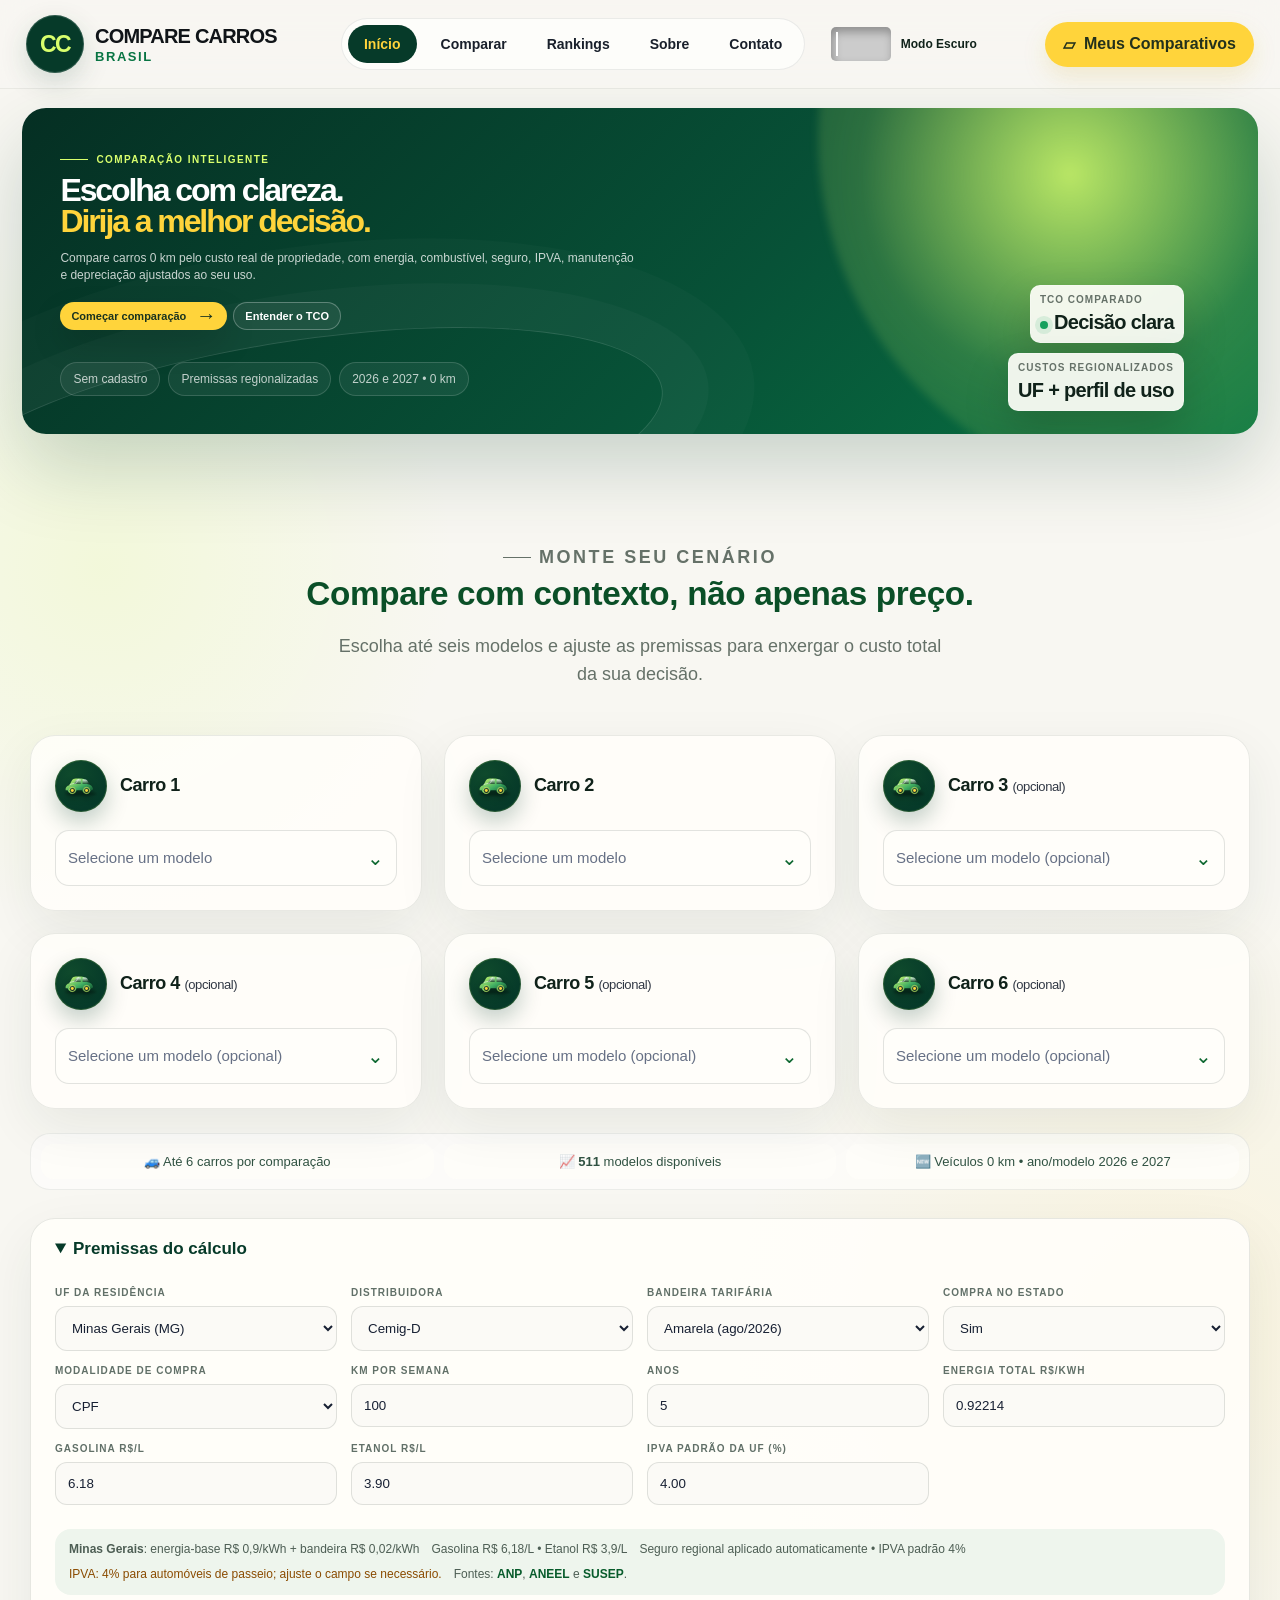
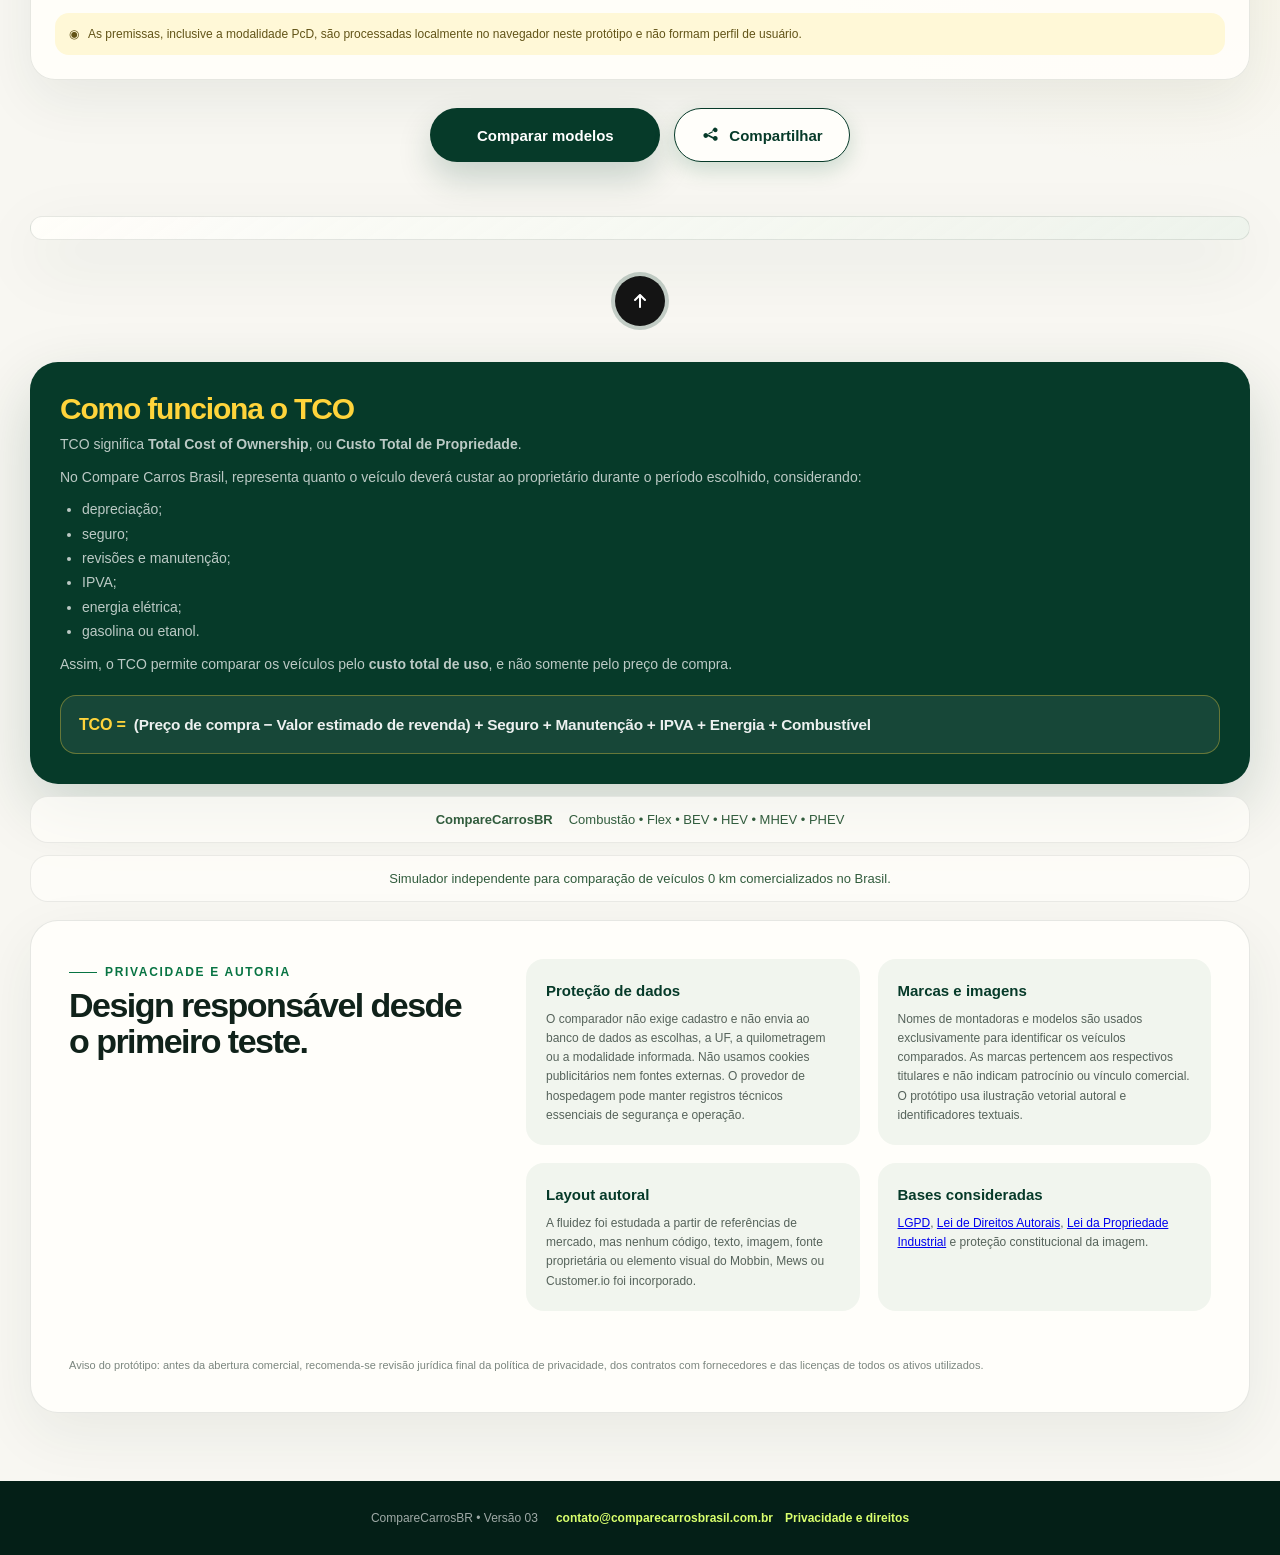
==== commit d076a53e: "Add files via upload" ====
--- a/index.html
+++ b/index.html
@@ -32,12 +32,10 @@
 <div class="heroActions"><a class="heroPrimary" href="#comparar">Começar comparação <span aria-hidden="true">→</span></a><a class="heroSecondary" href="#sobre">Entender o TCO</a></div>
 <div class="heroTrust"><span>Sem cadastro</span><span>Premissas regionalizadas</span><span>2026 e 2027 • 0 km</span></div>
 </div>
-<div class="heroVisual" aria-hidden="true"><div class="visualShell"><div class="visualGrid"></div>
 <div class="heroBadgesStack">
 <div class="floatMetric metricOne"><small>TCO comparado</small><strong><span class="metricDot"></span>Decisão clara</strong></div>
 <div class="floatMetric metricTwo"><small>Custos regionalizados</small><strong>UF + perfil de uso</strong></div>
 </div>
-</div></div>
 </section>
 <div class="heroCarFly" aria-hidden="true"><div class="heroCarFlyBob"><img src="car-cutout.png" alt="" loading="eager"></div></div>
 <section id="comparar" class="compareSection"><div class="sectionHead"><p class="sectionKicker">Monte seu cenário</p><h1>Compare com contexto, não apenas preço.</h1><p>Escolha até seis modelos e ajuste as premissas para enxergar o custo total da sua decisão.</p></div>
--- a/versao03-fluid.css
+++ b/versao03-fluid.css
@@ -106,8 +106,6 @@
 @keyframes heroPrimaryGlow{0%,100%{box-shadow:0 14px 32px rgba(0,0,0,.15),0 0 0 rgba(217,255,109,0)}50%{box-shadow:0 14px 32px rgba(0,0,0,.15),0 0 22px rgba(217,255,109,.55)}}
 @media(prefers-reduced-motion:reduce){.layout04 .heroPrimary{animation:none}.layout04 .heroPrimary::after{display:none}}
 
-.layout04 .heroVisual{position:relative;display:grid;place-items:center;min-height:100%;padding:52px 44px 52px 8px;transform-style:preserve-3d;will-change:transform;transition:transform .35s cubic-bezier(.2,.8,.2,1)}
-
 /* Badges — agora estáticos, empilhados no canto inferior direito do banner */
 .layout04 .heroBadgesStack{
   position:absolute;right:6%;bottom:7%;z-index:3;
@@ -133,13 +131,6 @@
   .layout04 .heroCarFlyBob{animation:none}
 }
 
-.layout04 .visualShell{
-  position:relative;width:min(100%,620px);aspect-ratio:1.05;border:1px solid rgba(255,255,255,.2);border-radius:48% 32% 43% 34%/38% 44% 34% 49%;
-  background:linear-gradient(145deg,rgba(255,255,255,.16),rgba(255,255,255,.055));
-  box-shadow:inset 0 1px 0 rgba(255,255,255,.18),0 40px 90px rgba(0,0,0,.18);backdrop-filter:blur(8px);
-  animation:l3Morph 10s ease-in-out infinite alternate;
-}
-.layout04 .visualGrid{position:absolute;inset:10%;opacity:.22;background-image:linear-gradient(rgba(255,255,255,.2) 1px,transparent 1px),linear-gradient(90deg,rgba(255,255,255,.2) 1px,transparent 1px);background-size:38px 38px;mask-image:radial-gradient(circle,#000 35%,transparent 75%)}
 .layout04 .roadPulse{position:absolute;z-index:1;left:14%;right:8%;bottom:23%;height:3px;border-radius:999px;background:linear-gradient(90deg,transparent,var(--l3-yellow),transparent);filter:drop-shadow(0 0 10px var(--l3-yellow));animation:l3Road 2.6s ease-in-out infinite}
 .layout04 .floatMetric{
   position:absolute;z-index:3;min-width:170px;padding:15px 17px;border:1px solid rgba(255,255,255,.24);border-radius:19px;
@@ -392,7 +383,6 @@
 .motion-ready [data-reveal].is-visible{opacity:1;transform:none}
 
 @keyframes l3Glow{to{transform:translate(-40px,45px) scale(1.08)}}
-@keyframes l3Morph{0%{border-radius:48% 32% 43% 34%/38% 44% 34% 49%;transform:rotate(-1deg)}100%{border-radius:36% 48% 34% 46%/46% 34% 50% 36%;transform:rotate(1.5deg)}}
 @keyframes l3Float{0%,100%{transform:translateY(0) rotate(-1deg)}50%{transform:translateY(-13px) rotate(1deg)}}
 @keyframes l3Road{0%,100%{opacity:.42;transform:scaleX(.75)}50%{opacity:1;transform:scaleX(1)}}
 @keyframes l3Winner{50%{transform:translate(-12px,12px) scale(1.12);opacity:.58}}
@@ -406,8 +396,7 @@
   .layout04 .hero{grid-template-columns:1fr minmax(360px,.8fr);min-height:560px}
   .layout04 .heroContent{padding:54px 22px 54px 52px}
   .layout04 .hero h1{font-size:clamp(44px,6vw,68px)}
-  .layout04 .heroVisual{padding-right:28px}
-  .layout04 .visualInsights{grid-template-columns:1fr}
+    .layout04 .visualInsights{grid-template-columns:1fr}
 }
 @media(max-width:820px){
   html{scroll-padding-top:150px}
@@ -415,9 +404,7 @@
   .layout04 .hero{grid-template-columns:1fr;min-height:auto;border-radius:28px}
   .layout04 .heroContent{padding:56px 28px 22px}
   .layout04 .hero h1{font-size:clamp(43px,11vw,65px)}
-  .layout04 .heroVisual{min-height:420px;padding:18px 34px 38px}
-  .layout04 .visualShell{max-width:510px}
-  .layout04 .compareSection{padding:70px 2px 0}
+    .layout04 .compareSection{padding:70px 2px 0}
   .layout04 .selectors{grid-template-columns:1fr 1fr}
   .layout04 .legalPanel{grid-template-columns:1fr;gap:28px;padding:28px}
 }
@@ -432,9 +419,7 @@
   .layout04 .heroContent{padding:44px 22px 16px}
   .layout04 .heroLead{font-size:16px}
   .layout04 .heroPrimary,.layout04 .heroSecondary{width:100%}
-  .layout04 .heroVisual{min-height:330px;padding:8px 24px 32px}
-  .layout04 .visualShell{border-radius:30px!important;animation:none}
-  .layout04 .floatMetric{min-width:132px;padding:12px}.layout04 .floatMetric strong{font-size:15px}
+    .layout04 .floatMetric{min-width:132px;padding:12px}.layout04 .floatMetric strong{font-size:15px}
   
   .layout04 .sectionHead h1{font-size:24px}
   .layout04 .selectors{grid-template-columns:1fr}
@@ -554,11 +539,9 @@
 .layout04 .heroLead{margin-top:13px;font-size:clamp(12px,.73vw,16px);line-height:1.45}
 .layout04 .heroActions{gap:6px;margin-top:17px}
 .layout04 .heroPrimary,.layout04 .heroSecondary{min-height:28px;padding:0 11px;font-size:11px}
-.layout04 .heroVisual{padding:26px 22px 26px 4px}
-.layout04 .visualShell{width:min(100%,310px);border-radius:48% 32% 43% 34%/38% 44% 34% 49%}
 .layout04 .floatMetric{min-width:85px;padding:8px 9px;border-radius:10px;font-size:.5em}
-@media(max-width:900px){.layout04 .hero{min-height:auto}.layout04 .heroVisual{min-height:210px;padding:9px 17px 19px}.layout04 .visualShell{width:min(100%,260px)} }
-@media(max-width:620px){.layout04 .heroVisual{min-height:165px;padding:4px 12px 16px}.layout04 .visualShell{width:min(100%,205px)}.layout04 .heroContent{padding:24px}.layout04 .hero h1{font-size:30px}}
+@media(max-width:900px){.layout04 .hero{min-height:auto}}
+@media(max-width:620px){.layout04 .heroContent{padding:24px}.layout04 .hero h1{font-size:30px}}
 
 
 /* Transparência de dados */
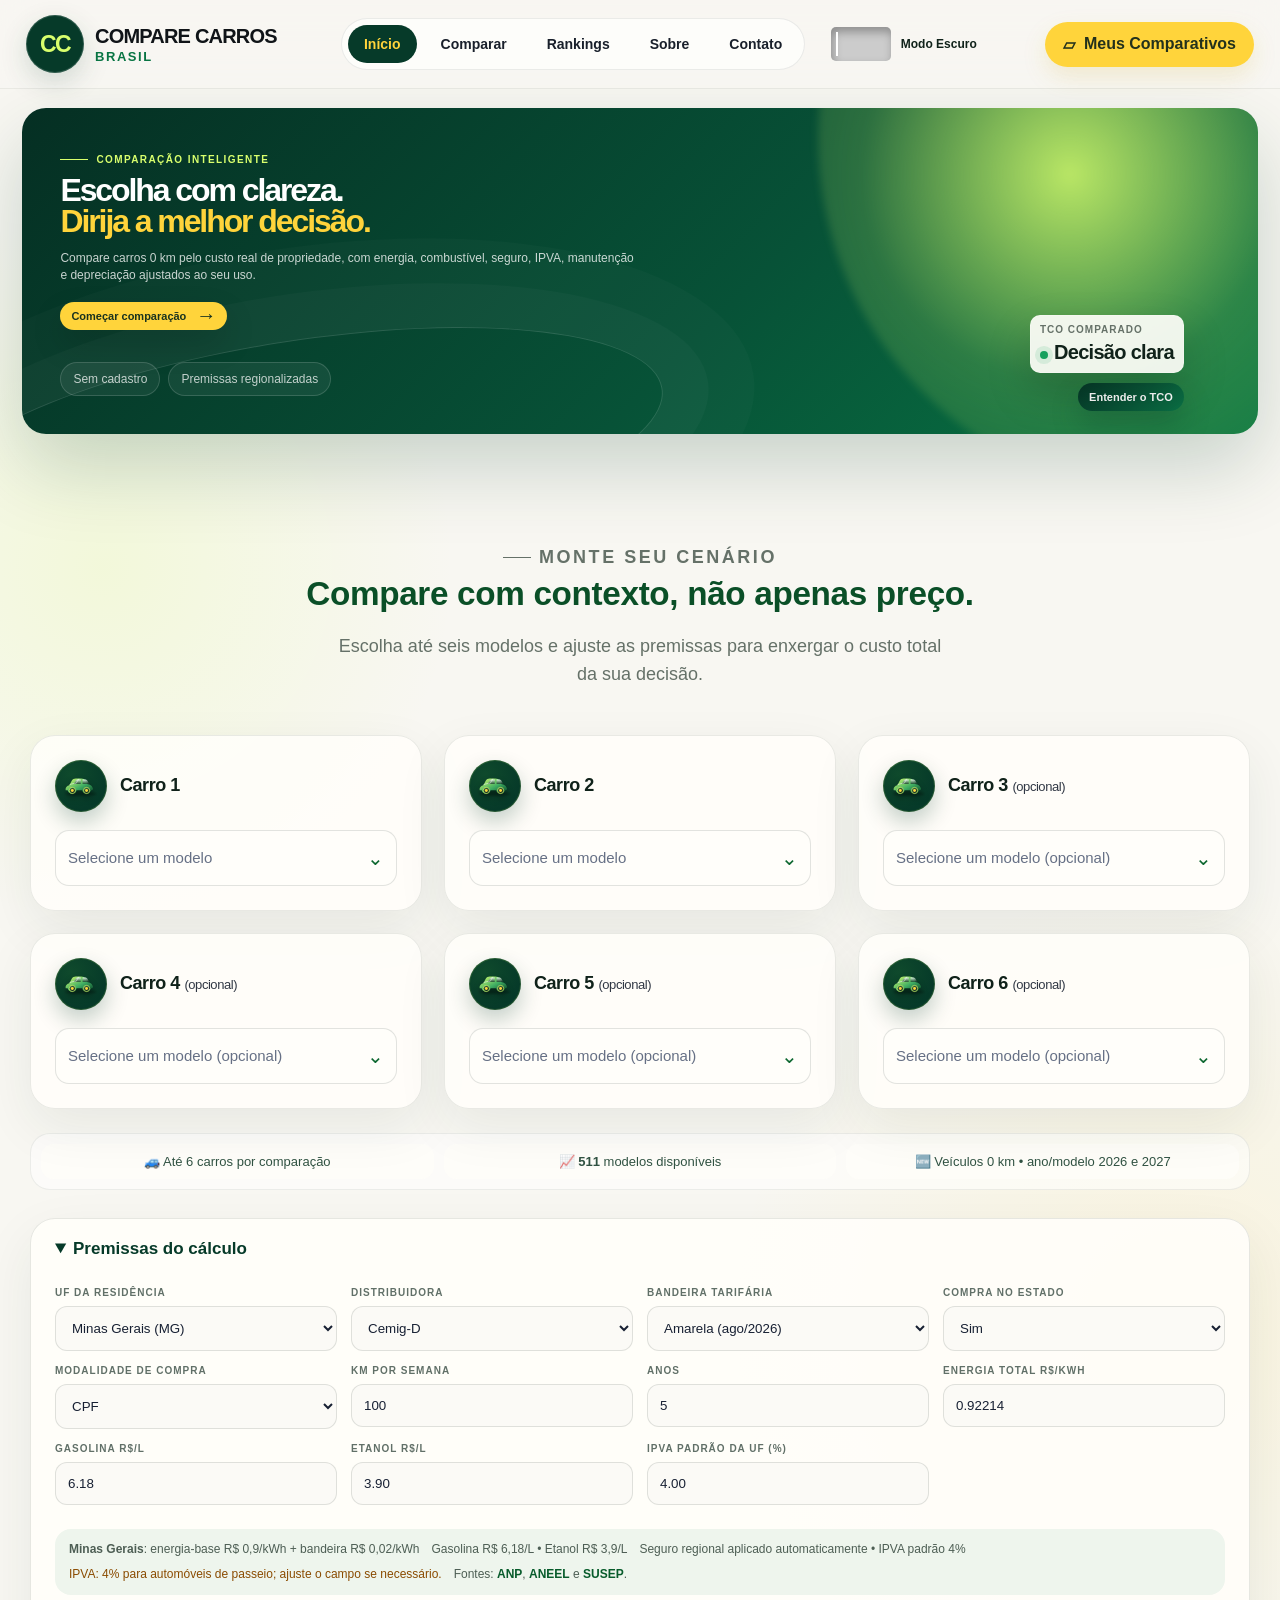
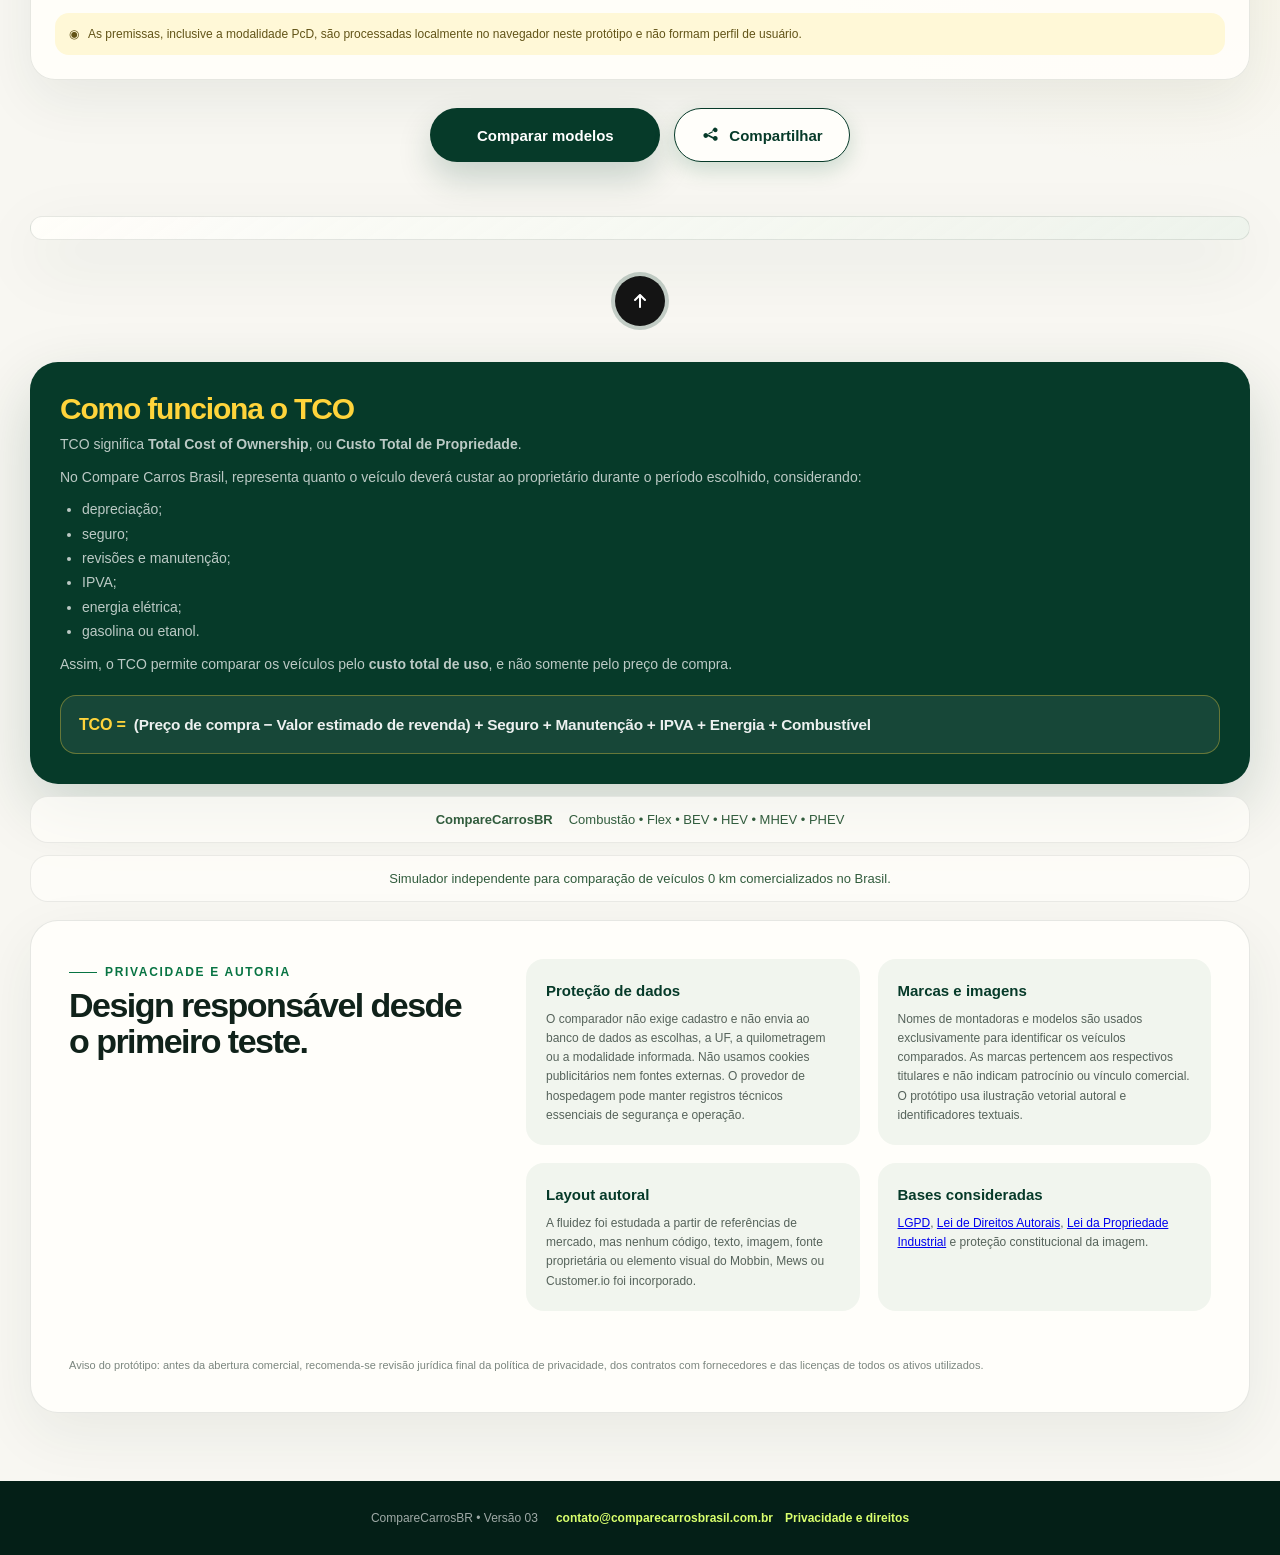
==== commit 59b26288: "Add files via upload" ====
--- a/index.html
+++ b/index.html
@@ -29,12 +29,12 @@
 <p class="heroKicker">Comparação inteligente</p>
 <h1>Escolha com clareza.<span class="accent">Dirija a melhor decisão.</span></h1>
 <p class="heroLead">Compare carros 0 km pelo custo real de propriedade, com energia, combustível, seguro, IPVA, manutenção e depreciação ajustados ao seu uso.</p>
-<div class="heroActions"><a class="heroPrimary" href="#comparar">Começar comparação <span aria-hidden="true">→</span></a><a class="heroSecondary" href="#sobre">Entender o TCO</a></div>
-<div class="heroTrust"><span>Sem cadastro</span><span>Premissas regionalizadas</span><span>2026 e 2027 • 0 km</span></div>
+<div class="heroActions"><a class="heroPrimary" href="#comparar">Começar comparação <span aria-hidden="true">→</span></a></div>
+<div class="heroTrust"><span>Sem cadastro</span><span>Premissas regionalizadas</span></div>
 </div>
 <div class="heroBadgesStack">
 <div class="floatMetric metricOne"><small>TCO comparado</small><strong><span class="metricDot"></span>Decisão clara</strong></div>
-<div class="floatMetric metricTwo"><small>Custos regionalizados</small><strong>UF + perfil de uso</strong></div>
+<a class="heroSecondary" href="#sobre">Entender o TCO</a>
 </div>
 </section>
 <div class="heroCarFly" aria-hidden="true"><div class="heroCarFlyBob"><img src="car-cutout.png" alt="" loading="eager"></div></div>
--- a/versao03-fluid.css
+++ b/versao03-fluid.css
@@ -99,8 +99,17 @@
 .layout04 .heroPrimary:hover::after{animation:carIconShine .9s ease forwards}
 .layout04 .heroPrimary span{font-size:20px;transition:transform .25s ease}
 .layout04 .heroPrimary:hover span{transform:translateX(4px)}
-.layout04 .heroSecondary{border:1px solid rgba(255,255,255,.28);color:#fff;background:rgba(255,255,255,.06)}
-.layout04 .heroSecondary:hover{transform:translateY(-3px);background:rgba(255,255,255,.12)}
+.layout04 .heroSecondary{
+  position:relative;overflow:hidden;isolation:isolate;border-color:transparent;color:#fff;
+  background:linear-gradient(135deg,var(--l3-deep),#0b7045);box-shadow:0 14px 28px rgba(6,58,41,.28);
+}
+.layout04 .heroSecondary::before{
+  content:"";position:absolute;top:0;left:-60%;width:40%;height:100%;
+  background:linear-gradient(115deg,transparent,rgba(255,255,255,.55),transparent);
+  transform:skewX(-20deg);opacity:0;animation:carIconShine 4.5s ease-in-out infinite;
+}
+.layout04 .heroSecondary:hover{transform:translateY(-3px);box-shadow:0 18px 34px rgba(6,58,41,.36)}
+@media(prefers-reduced-motion:reduce){.layout04 .heroSecondary::before{animation:none;opacity:0}}
 .layout04 .heroTrust{display:flex;flex-wrap:wrap;gap:8px;margin-top:32px}
 .layout04 .heroTrust span{padding:9px 12px;border:1px solid rgba(255,255,255,.15);border-radius:999px;background:rgba(255,255,255,.06);color:rgba(255,255,255,.74);font-size:12px}
 @keyframes heroPrimaryGlow{0%,100%{box-shadow:0 14px 32px rgba(0,0,0,.15),0 0 0 rgba(217,255,109,0)}50%{box-shadow:0 14px 32px rgba(0,0,0,.15),0 0 22px rgba(217,255,109,.55)}}
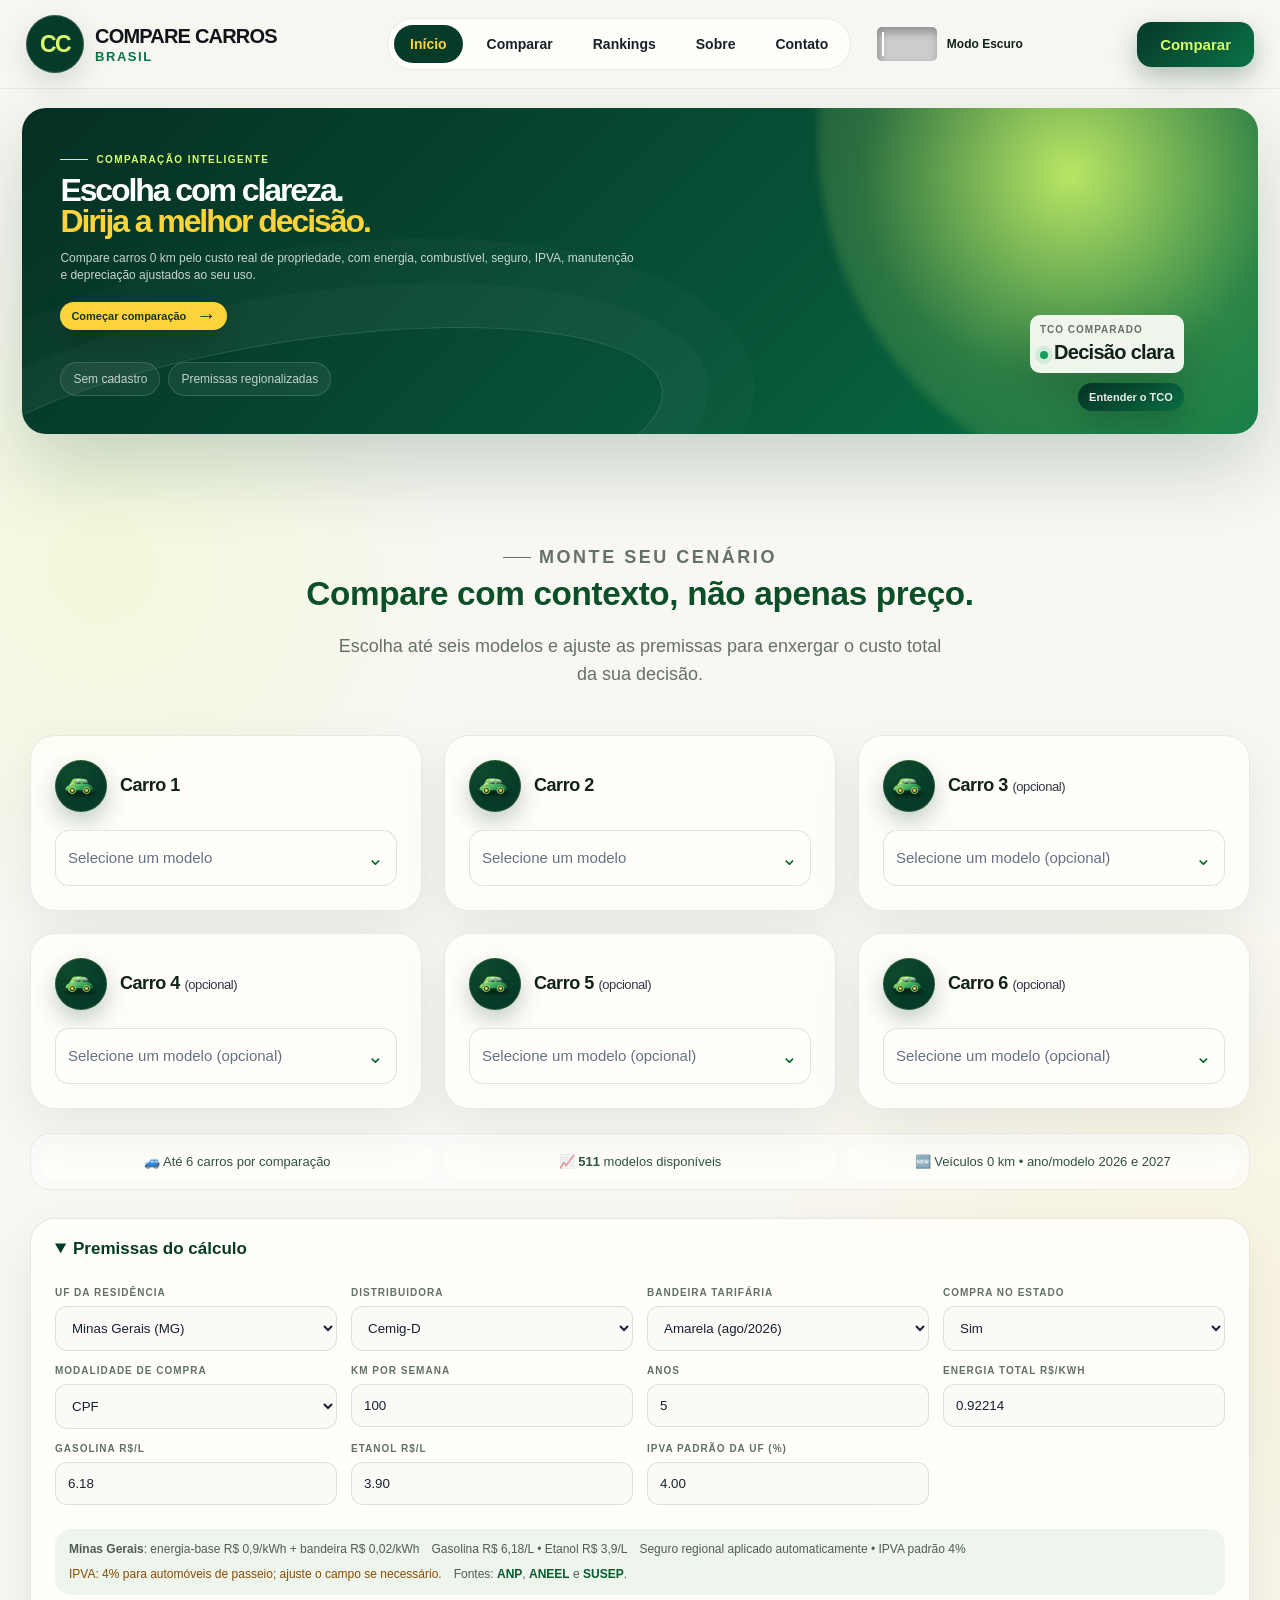
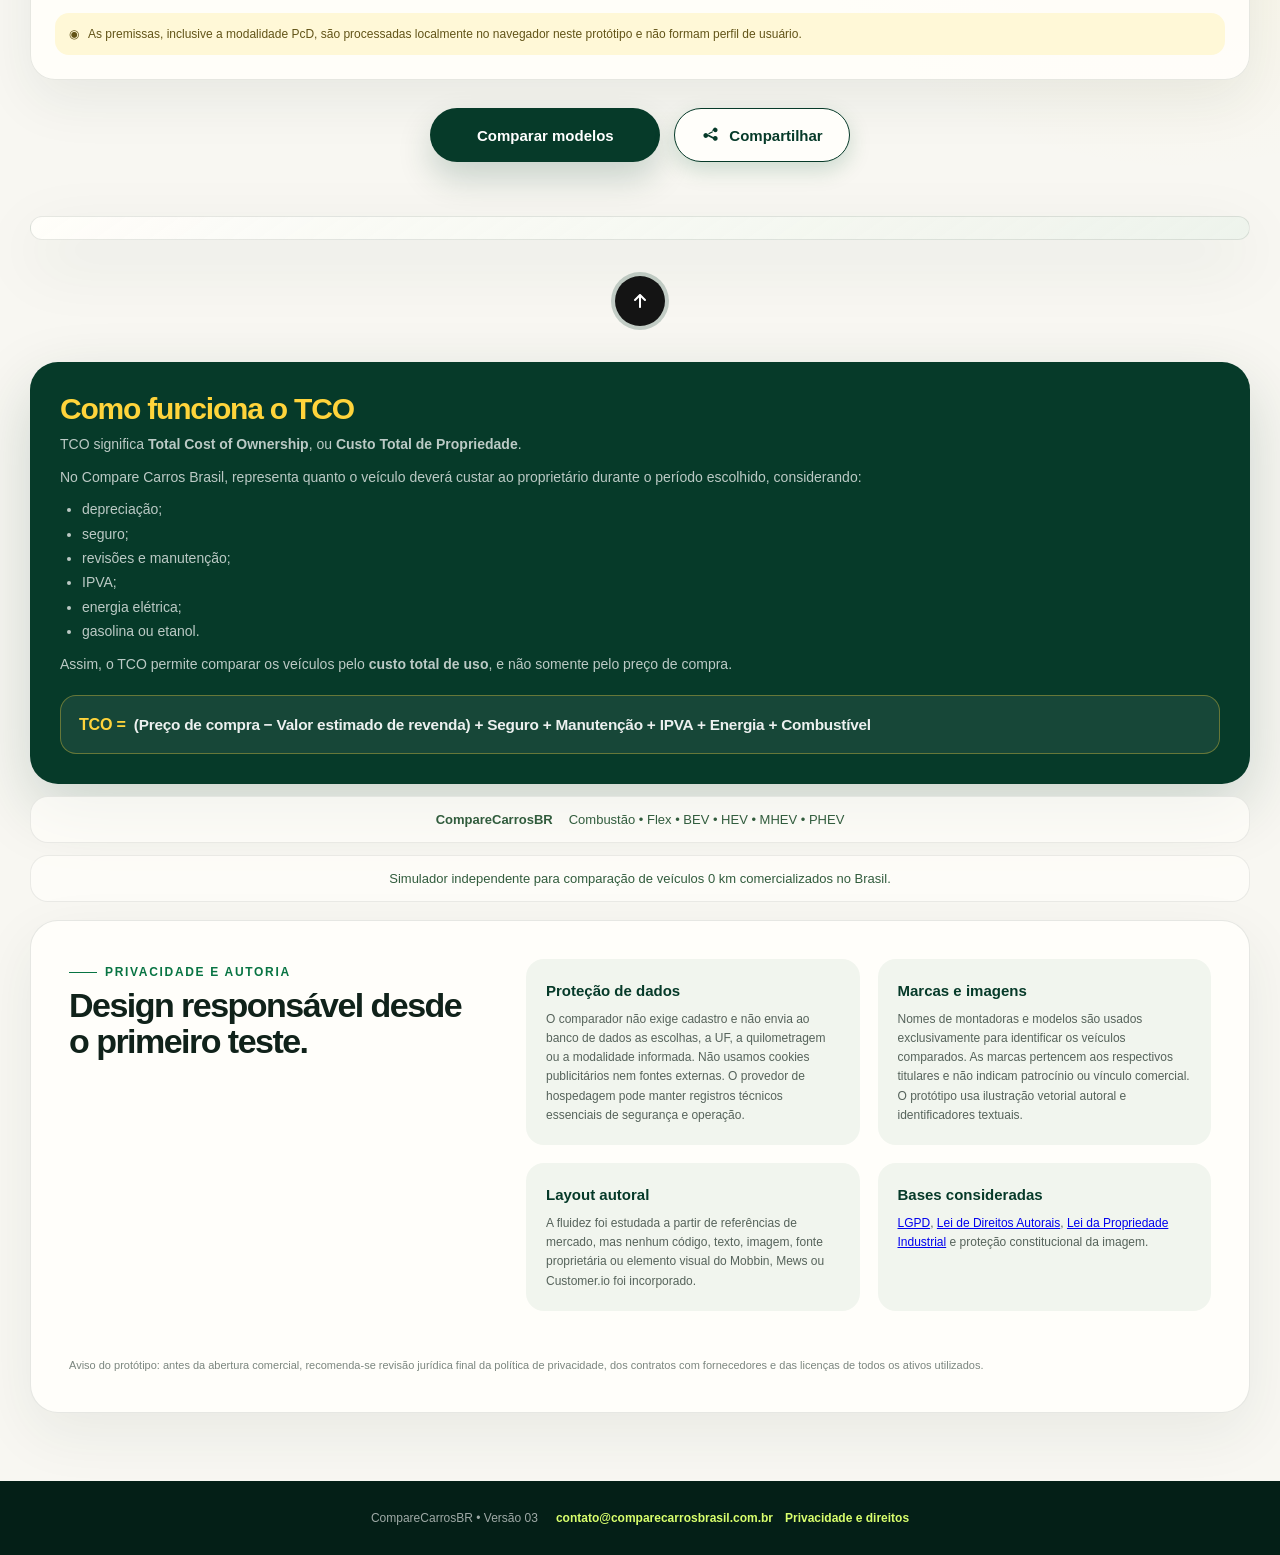
==== commit 16df3d49: "Add files via upload" ====
--- a/index.html
+++ b/index.html
@@ -23,7 +23,7 @@
 <circle class="carIconRim" cx="41.4" cy="27.4" r="2.4"/>
 </symbol>
 </svg>
-<header class="topbar"><div class="navwrap"><a class="brand" href="#inicio" aria-label="Compare Carros Brasil"><span class="ccmark">CC</span><span class="brandwords"><strong>COMPARE CARROS</strong><em>BRASIL</em></span></a><nav class="mainnav"><a class="active" href="#inicio">Início</a><a href="#comparar">Comparar</a><a href="#rankings">Rankings</a><a href="#sobre">Sobre</a><a href="#contato">Contato</a></nav><div class="darkModeToggle"><label class="switch"><input type="checkbox" id="darkModeSwitch" aria-label="Alternar modo escuro"><span class="slider"></span></label><span class="darkModeLabel" id="darkModeLabel">Modo Escuro</span></div><a class="saved" href="#comparar"><span>▱</span> Meus Comparativos</a></div></header>
+<header class="topbar"><div class="navwrap"><a class="brand" href="#inicio" aria-label="Compare Carros Brasil"><span class="ccmark">CC</span><span class="brandwords"><strong>COMPARE CARROS</strong><em>BRASIL</em></span></a><nav class="mainnav"><a class="active" href="#inicio">Início</a><a href="#comparar">Comparar</a><a href="#rankings">Rankings</a><a href="#sobre">Sobre</a><a href="#contato">Contato</a></nav><div class="darkModeToggle"><label class="switch"><input type="checkbox" id="darkModeSwitch" aria-label="Alternar modo escuro"><span class="slider"></span></label><span class="darkModeLabel" id="darkModeLabel">Modo Escuro</span></div><div class="savedContainer"><a class="savedBtn" href="#comparar">Comparar</a></div></div></header>
 <main><section id="inicio" class="hero" aria-label="Compare Carros Brasil">
 <div class="heroContent">
 <p class="heroKicker">Comparação inteligente</p>
--- a/versao03-fluid.css
+++ b/versao03-fluid.css
@@ -52,11 +52,25 @@
 .layout04 .mainnav a::after{display:none}
 .layout04 .mainnav a:hover{background:rgba(6,58,41,.06);transform:translateY(-1px)}
 .layout04 .mainnav a.active{background:var(--l3-deep);color:var(--l3-yellow)}
-.layout04 .saved{
-  margin-left:auto;border:0;border-radius:999px;background:var(--l3-yellow);color:#23311c;
-  padding:13px 18px;box-shadow:0 10px 24px rgba(197,153,0,.15);transition:transform .25s ease,box-shadow .25s ease;
-}
-.layout04 .saved:hover{transform:translateY(-2px);box-shadow:0 15px 30px rgba(197,153,0,.22)}
+.layout04 .savedContainer{
+  margin-left:auto;position:relative;padding:3px;border-radius:.9em;overflow:hidden;isolation:isolate;
+  background:linear-gradient(135deg,var(--l3-deep),#0b7045);
+  box-shadow:0 10px 26px rgba(6,58,41,.3);transition:transform .25s ease,box-shadow .25s ease;
+}
+.layout04 .savedContainer::before{
+  content:"";position:absolute;top:0;left:-60%;width:40%;height:100%;z-index:2;pointer-events:none;
+  background:linear-gradient(115deg,transparent,rgba(255,255,255,.6),transparent);
+  transform:skewX(-20deg);opacity:0;animation:carIconShine 3.2s ease-in-out infinite;
+}
+.layout04 .savedContainer:hover{transform:translateY(-2px);box-shadow:0 16px 34px rgba(6,58,41,.4)}
+.layout04 .savedBtn{
+  position:relative;z-index:1;display:inline-flex;align-items:center;gap:8px;
+  padding:11px 20px;border-radius:.7em;border:none;
+  background:linear-gradient(135deg,var(--l3-deep),#0b7045);
+  color:var(--l3-lime);font-weight:800;font-size:15px;font-family:var(--l3-body);
+  cursor:pointer;text-decoration:none;
+}
+@media(prefers-reduced-motion:reduce){.layout04 .savedContainer::before{animation:none;opacity:0}}
 
 .layout04 main{max-width:1540px;padding:20px 22px 68px}
 .layout04 .hero{
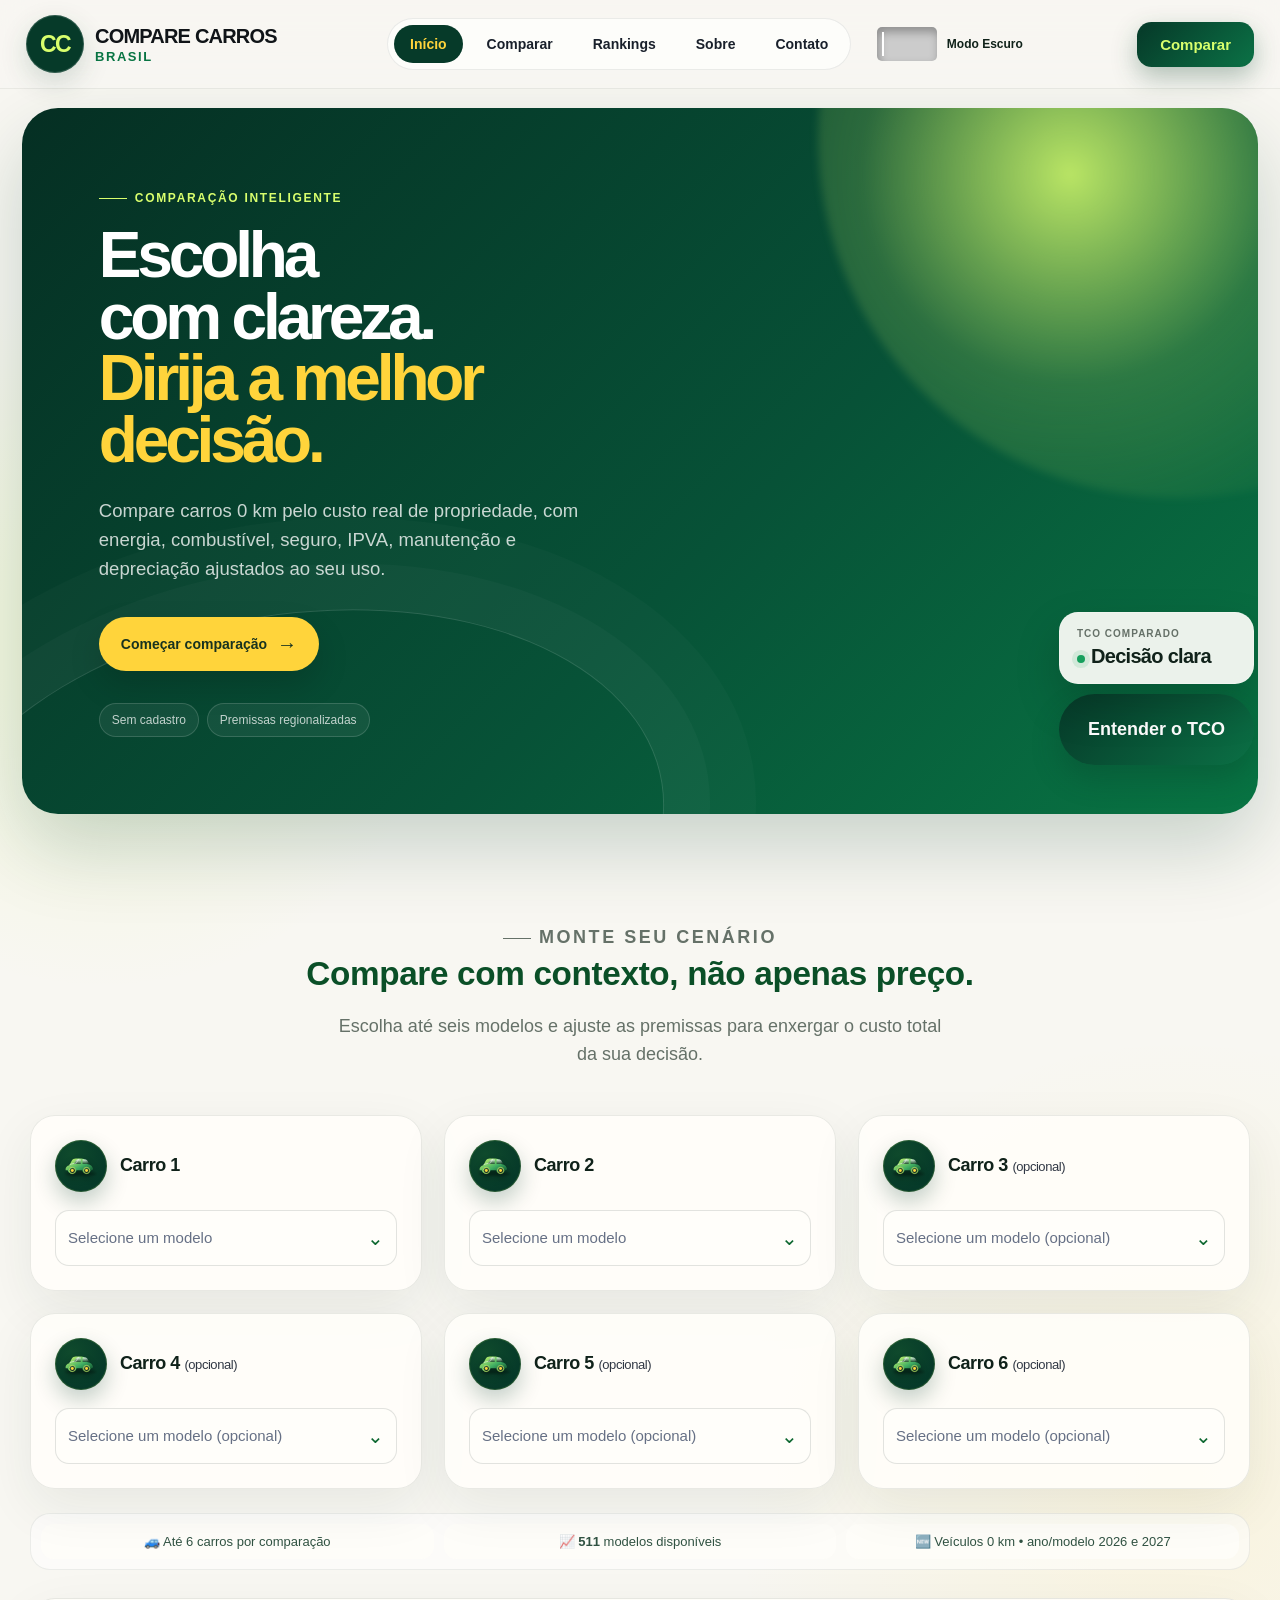
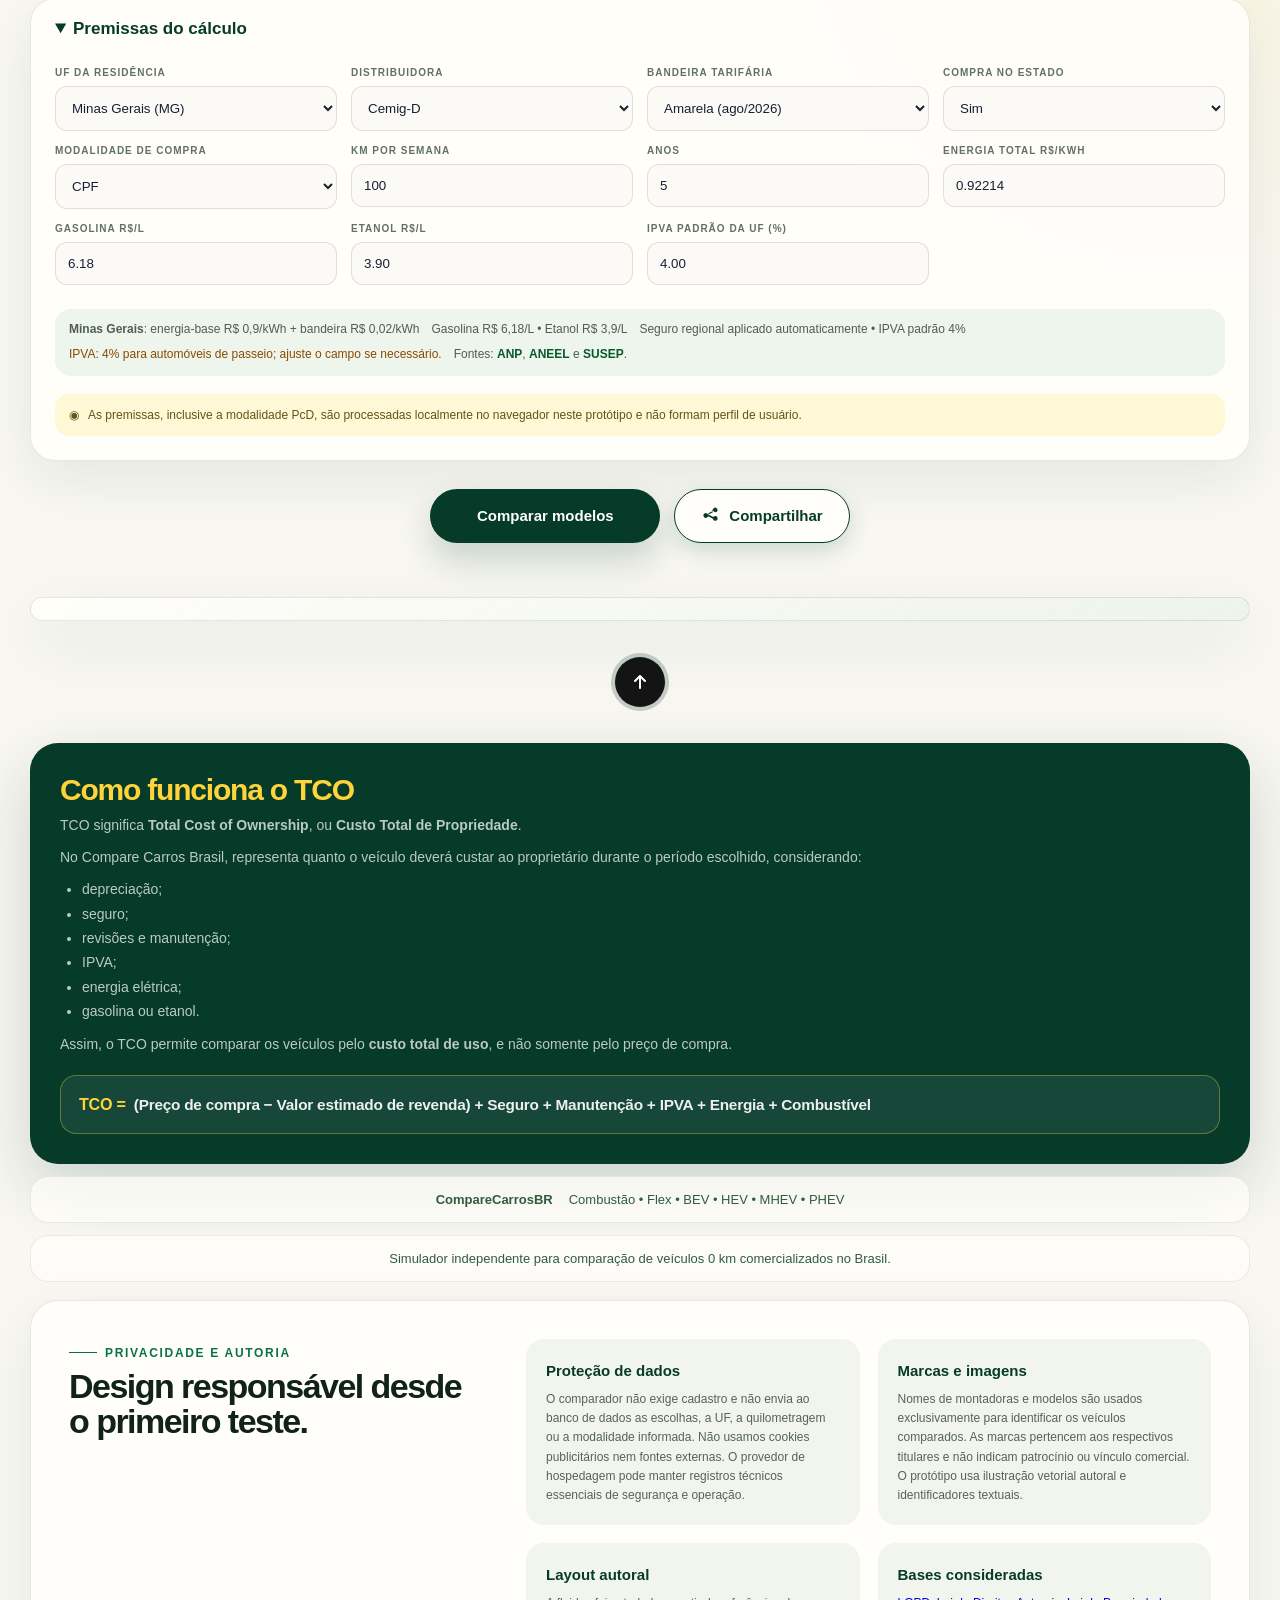
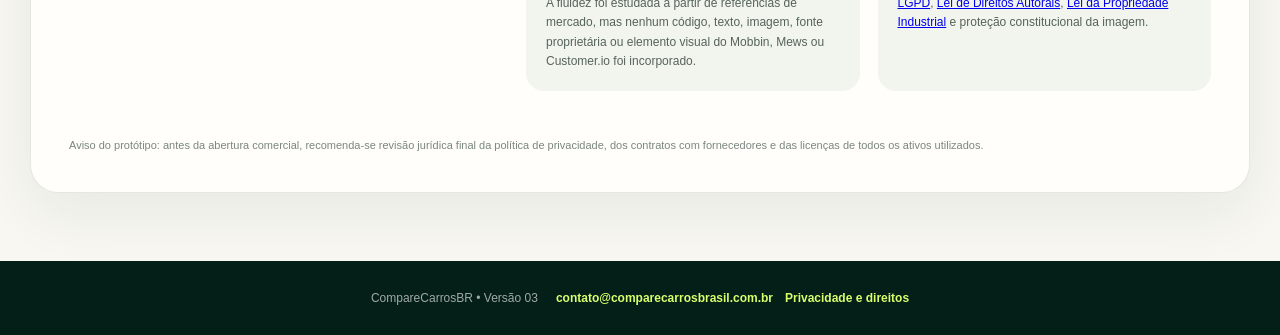
==== commit 6833831f: "Add files via upload" ====
--- a/index.html
+++ b/index.html
@@ -37,7 +37,6 @@
 <a class="heroSecondary" href="#sobre">Entender o TCO</a>
 </div>
 </section>
-<div class="heroCarFly" aria-hidden="true"><div class="heroCarFlyBob"><img src="car-cutout.png" alt="" loading="eager"></div></div>
 <section id="comparar" class="compareSection"><div class="sectionHead"><p class="sectionKicker">Monte seu cenário</p><h1>Compare com contexto, não apenas preço.</h1><p>Escolha até seis modelos e ajuste as premissas para enxergar o custo total da sua decisão.</p></div>
 <div id="selectors" class="selectors">
 <div class="selectCard"><div class="cardTitle"><span class="carIcon" aria-hidden="true"><svg class="carIconSvg" viewBox="0 0 64 38"><use href="#carIcon3D"/></svg></span><strong>Carro 1</strong></div><select aria-label="Carro 1"></select></div>
--- a/versao03-fluid.css
+++ b/versao03-fluid.css
@@ -115,6 +115,7 @@
 .layout04 .heroPrimary:hover span{transform:translateX(4px)}
 .layout04 .heroSecondary{
   position:relative;overflow:hidden;isolation:isolate;border-color:transparent;color:#fff;
+  min-height:71px;padding:0 29px;font-size:18px;
   background:linear-gradient(135deg,var(--l3-deep),#0b7045);box-shadow:0 14px 28px rgba(6,58,41,.28);
 }
 .layout04 .heroSecondary::before{
@@ -131,28 +132,12 @@
 
 /* Badges — agora estáticos, empilhados no canto inferior direito do banner */
 .layout04 .heroBadgesStack{
-  position:absolute;right:6%;bottom:7%;z-index:3;
-  display:flex;flex-direction:column;align-items:flex-end;gap:10px;
-}
+  position:absolute;right:4px;bottom:7%;z-index:3;
+  display:flex;flex-direction:column;align-items:stretch;gap:10px;
+}
+.layout04 .heroBadgesStack .heroSecondary{justify-content:center}
 .layout04 .heroBadgesStack .floatMetric{position:static;animation:none}
 
-/* Carro — bloco independente que atravessa do banner até "Monte seu cenário", conforme o scroll */
-.layout04 .heroCarFly{
-  position:absolute;z-index:4;pointer-events:none;will-change:transform,opacity;
-  opacity:0;transform:translate3d(0,0,0) scale(.96);
-  transition:transform .16s cubic-bezier(.22,.7,.32,1),opacity .16s ease;
-}
-.layout04 .heroCarFly.is-armed{opacity:1;transform:translate3d(0,0,0) scale(1)}
-.layout04 .heroCarFlyBob{animation:heroCarIdle 6.5s ease-in-out infinite}
-.layout04 .heroCarFly img{
-  display:block;width:100%;height:auto;
-  filter:drop-shadow(0 24px 26px rgba(0,0,0,.5)) drop-shadow(0 4px 10px rgba(0,0,0,.35));
-}
-@keyframes heroCarIdle{0%,100%{transform:translateY(0) rotate(0deg)}50%{transform:translateY(-8px) rotate(-.6deg)}}
-@media(prefers-reduced-motion:reduce){
-  .layout04 .heroCarFly{transition:opacity .3s ease}
-  .layout04 .heroCarFlyBob{animation:none}
-}
 
 .layout04 .roadPulse{position:absolute;z-index:1;left:14%;right:8%;bottom:23%;height:3px;border-radius:999px;background:linear-gradient(90deg,transparent,var(--l3-yellow),transparent);filter:drop-shadow(0 0 10px var(--l3-yellow));animation:l3Road 2.6s ease-in-out infinite}
 .layout04 .floatMetric{
@@ -554,7 +539,8 @@
   letter-spacing:.01em;
 }
 
-/* Banner compacto: escala proporcional à composição original. */
+/* Banner compacto: escala proporcional à composição original (telas estreitas). */
+@media(max-width:680px){
 .layout04 .hero{min-height:305px;border-radius:24px}
 .layout04 .heroContent{padding:clamp(24px,3vw,46px);padding-right:16px}
 .layout04 .heroKicker{margin-bottom:10px;font-size:10px}
@@ -563,6 +549,7 @@
 .layout04 .heroActions{gap:6px;margin-top:17px}
 .layout04 .heroPrimary,.layout04 .heroSecondary{min-height:28px;padding:0 11px;font-size:11px}
 .layout04 .floatMetric{min-width:85px;padding:8px 9px;border-radius:10px;font-size:.5em}
+}
 @media(max-width:900px){.layout04 .hero{min-height:auto}}
 @media(max-width:620px){.layout04 .heroContent{padding:24px}.layout04 .hero h1{font-size:30px}}
 
